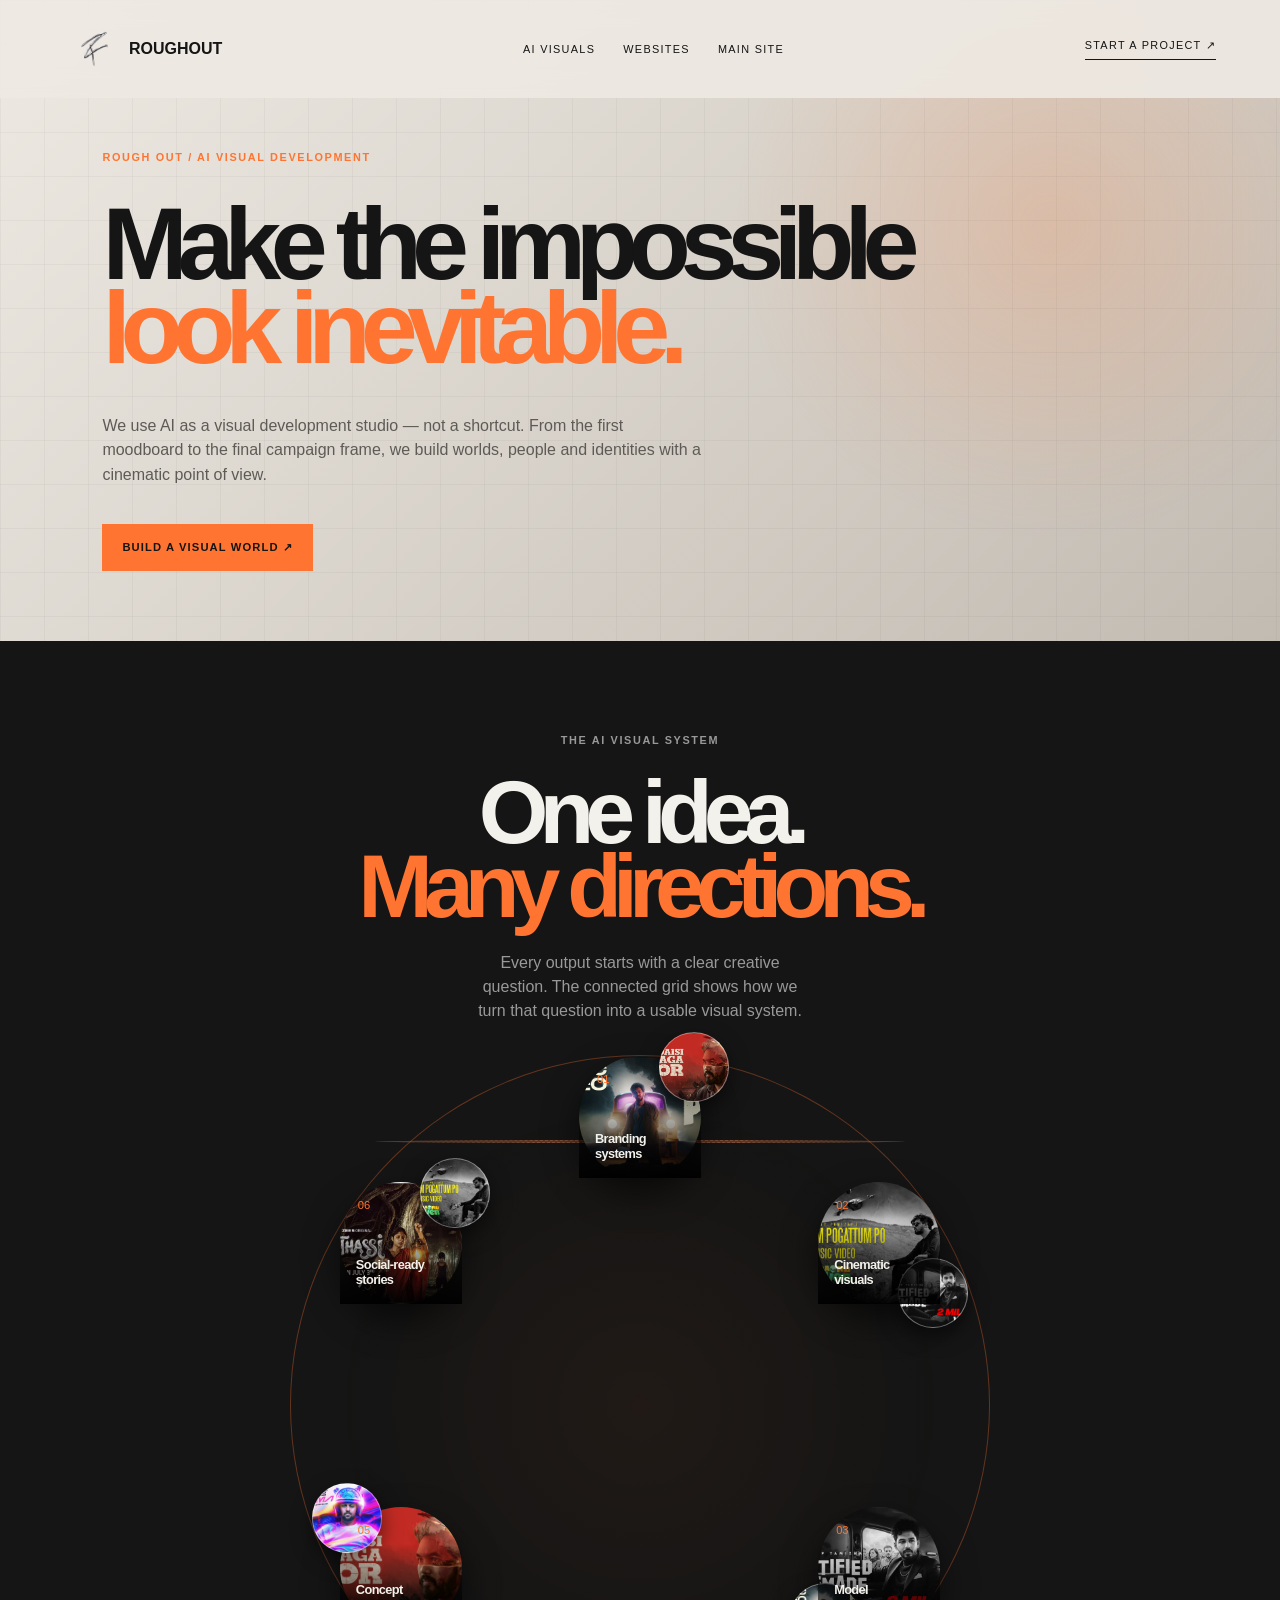
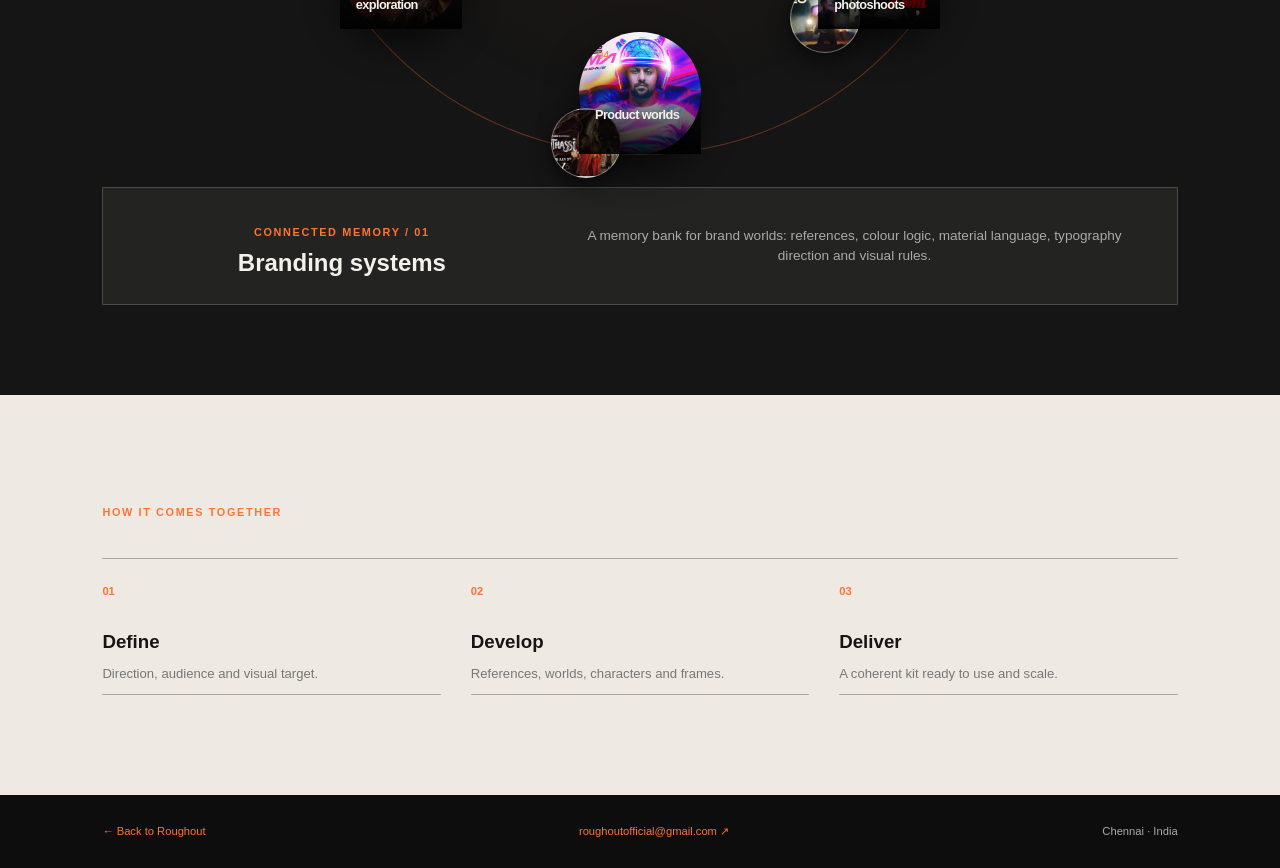
==== ai.html @ 9be045bf "Revert "Replace AI constellation with sun categories" This reverts commit 74a5b29a04995a81a722ed44a8" ====
<!doctype html><html><head><meta charset="UTF-8"><meta name="viewport" content="width=device-width,initial-scale=1"><title>AI Visual Development — ROUGHOUT</title><style>:root{--a:#ff7430;--a2:#ffb45d;--p:#eeeae3;--b:#0b0b0b}*{box-sizing:border-box}body{margin:0;background:var(--p);color:#151515;font-family:Arial,sans-serif}.head{position:fixed;z-index:5;inset:0 0 auto;display:flex;justify-content:space-between;align-items:center;padding:20px 5vw;background:#eeeae3e8;backdrop-filter:blur(12px)}.brand{display:flex;gap:7px;align-items:center;color:#151515;text-decoration:none;font-weight:900;position:relative}.brand:after{content:"";position:absolute;z-index:2;left:0;top:0;width:58px;height:58px;pointer-events:none;background:linear-gradient(105deg,transparent 26%,#ffffff14 38%,#ffffffe8 47%,#ffffff1f 56%,transparent 70%);background-size:240% 100%;animation:logo-shine 5s linear infinite;mask:url('media/logo.png') center/contain no-repeat;-webkit-mask:url('media/logo.png') center/contain no-repeat}.brand img{width:58px;height:58px;object-fit:contain}.nav{display:flex;gap:28px}.nav a,.cta{color:inherit;text-decoration:none;text-transform:uppercase;font-size:.68rem;letter-spacing:.12em}.cta{border-bottom:1px solid;padding-bottom:7px}.hero{min-height:82vh;padding:180px 8vw 100px;display:flex;flex-direction:column;justify-content:center;background:radial-gradient(circle at 82% 35%,#ff7a3230,transparent 28%),linear-gradient(135deg,#eeeae3,#c2bbb2);position:relative}.hero:after{content:"";position:absolute;inset:0;opacity:.22;background-image:linear-gradient(#1515152a 1px,transparent 1px),linear-gradient(90deg,#1515152a 1px,transparent 1px);background-size:44px 44px}.hero>*{position:relative;z-index:1}.eyebrow{color:var(--a);font-size:.68rem;font-weight:bold;text-transform:uppercase;letter-spacing:.15em}.hero h1,.intro h2{font-size:clamp(4rem,10vw,10rem);line-height:.82;letter-spacing:-.1em;margin:28px 0}.hero h1 em,.intro h2 span{color:var(--a);font-style:normal}.lede{max-width:600px;color:#5e5b56;line-height:1.55;font-size:1rem}.button{display:inline-block;width:max-content;margin-top:20px;padding:17px 20px;background:var(--a);color:#151515;text-decoration:none;text-transform:uppercase;font-weight:bold;font-size:.7rem;letter-spacing:.1em}.dark{padding:140px 8vw;background:#151515;color:#f3f1eb}.intro{max-width:1250px;margin:auto}.intro h2{font-size:clamp(3rem,7vw,7rem)}.intro>p{max-width:330px;color:#999;line-height:1.5}.grid{display:grid;grid-template-columns:repeat(2,1fr);gap:18px;margin-top:65px;position:relative}.grid:before{content:"";position:absolute;left:25%;right:25%;top:50%;height:1px;background:#ff74306b}.card{min-height:240px;position:relative;z-index:1;padding:24px;border:1px solid #4c4a46;background:#222;color:#f3f1eb;text-align:left;font:inherit;cursor:pointer;transition:.3s}.card:hover,.card.selected{transform:translateY(-7px);border-color:var(--a);box-shadow:0 0 0 1px var(--a),0 18px 42px #00000047}.card:nth-child(3n){background:linear-gradient(145deg,#ffffff1e,#222)}.card:nth-child(3n+1){background:linear-gradient(145deg,#ff743044,#222)}.card span{color:var(--a);font-size:.7rem}.card h3{margin:65px 0 12px;font-size:1.35rem;letter-spacing:-.05em}.card p{color:#999;line-height:1.5;font-size:.82rem}.process{padding:100px 8vw}.steps{display:grid;grid-template-columns:repeat(3,1fr);gap:30px;margin-top:40px;border-top:1px solid #aaa}.steps div{padding-top:22px;border-bottom:1px solid #aaa}.steps strong{color:var(--a);font-size:.7rem}.steps h3{margin:32px 0 7px}.steps p{color:#777;font-size:.82rem}.foot{display:flex;justify-content:space-between;padding:30px 8vw;background:#0d0d0d;color:#aaa;font-size:.7rem}.foot a{color:var(--a);text-decoration:none}@media(max-width:700px){.nav{display:none}.hero,.dark,.process{padding-left:22px;padding-right:22px}.grid,.steps{grid-template-columns:1fr}.grid:before{display:none}.foot{padding:28px 22px;flex-direction:column;gap:12px}}.memory{display:grid;grid-template-columns:.8fr 1fr auto;align-items:center;gap:30px;margin-top:18px;padding:24px;border:1px solid #4c4a46;background:#232321}.memory h3{margin:10px 0 0;font-size:1.5rem}.memory>p{color:#aaa;line-height:1.5;font-size:.85rem}.memory-note{color:var(--a);font-size:.68rem;text-transform:uppercase;letter-spacing:.1em}.card span#memory-number{font-size:inherit}@keyframes logo-shine{from{background-position:130% center}to{background-position:-130% center}}.memory-map{display:block}.memory-map .grid{position:relative;width:min(760px,86vw);aspect-ratio:1;margin:50px auto 0;border:1px solid #ff743055;border-radius:50%;background:radial-gradient(circle,#ff74300d,transparent 62%)}.memory-map .grid:before{content:"";position:absolute;inset:12%;border:1px dashed #ffffff24;border-radius:50%;background:linear-gradient(0deg,transparent 49.8%,#ff743055 50%,transparent 50.2%),linear-gradient(60deg,transparent 49.8%,#ff743055 50%,transparent 50.2%),linear-gradient(120deg,transparent 49.8%,#ff743055 50%,transparent 50.2%);animation:orbit-spin 24s linear infinite}.memory-map .card{position:absolute;width:145px;height:145px;min-height:0;padding:0;border-radius:50%;overflow:hidden;background-color:#222!important;background-size:cover!important;background-position:center!important;box-shadow:0 16px 35px #0009;border-color:#ffffff55}.memory-map .card:after{content:"";position:absolute;inset:0;background:linear-gradient(180deg,transparent 30%,#000e)}.memory-map .card>*{position:relative;z-index:1}.memory-map .card span{display:block;padding:17px 18px 0}.memory-map .card h3{margin:46px 16px 0;font-size:.8rem}.memory-map .card p{display:none}.memory-map .card:nth-child(1){left:50%;top:0;transform:translateX(-50%);background-image:url('media/images/WJKluiMOs8Y-HD.jpg')!important}.memory-map .card:nth-child(2){right:7%;top:18%;background-image:url('media/images/wg29P2B11aE-HD.jpg')!important}.memory-map .card:nth-child(3){right:7%;bottom:18%;background-image:url('media/images/uvbQsFbGSS4-HD.jpg')!important}.memory-map .card:nth-child(4){left:50%;bottom:0;transform:translateX(-50%);background-image:url('media/images/dbowelpu4Ls-HD.jpg')!important}.memory-map .card:nth-child(5){left:7%;bottom:18%;background-image:url('media/images/38677793db25e396c0c7a3949ba7686d9d81d3fd2b20551b229a2636991c2ce4.jpg')!important}.memory-map .card:nth-child(6){left:7%;top:18%;background-image:url('media/images/Streaming-date-of-Muthassi-Series-ZEE5.jpg')!important}.memory-map .card:hover,.memory-map .card.selected{border-color:var(--a);box-shadow:0 0 0 4px #151515,0 0 0 5px var(--a),0 20px 45px #000b}@keyframes orbit-spin{to{transform:rotate(360deg)}}@media(max-width:700px){.memory-map .grid{width:94vw}.memory-map .card{width:92px;height:92px}.memory-map .card span{padding:10px 10px 0;font-size:.5rem}.memory-map .card h3{margin:27px 9px 0;font-size:.48rem}}.hero{min-height:58vh;padding-top:140px;padding-bottom:70px}.hero h1{font-size:clamp(3.4rem,8vw,8rem)}.dark{padding-top:80px;padding-bottom:90px}.memory-map .intro{text-align:center}.memory-map .intro>p{margin-left:auto;margin-right:auto}.memory-map .grid{width:min(700px,82vw);margin-top:32px;animation:none}.memory-map .grid:hover{animation:none}.memory-map .card{width:122px;height:122px;overflow:visible;border:0;background-clip:padding-box!important}.memory-map .card:before{content:"";position:absolute;z-index:-1;width:68px;height:68px;border:1px solid #ffffff66;border-radius:50%;background-size:cover;background-position:center;box-shadow:0 8px 20px #0008;animation:branch-image-pulse 5s ease-in-out infinite alternate}.memory-map .card:nth-child(1):before{background-image:url('media/images/38677793db25e396c0c7a3949ba7686d9d81d3fd2b20551b229a2636991c2ce4.jpg');right:-28px;top:-24px}.memory-map .card:nth-child(2):before{background-image:url('media/images/uvbQsFbGSS4-HD.jpg');right:-28px;bottom:-24px}.memory-map .card:nth-child(3):before{background-image:url('media/images/WJKluiMOs8Y-HD.jpg');left:-28px;bottom:-24px}.memory-map .card:nth-child(4):before{background-image:url('media/images/Streaming-date-of-Muthassi-Series-ZEE5.jpg');left:-28px;bottom:-24px}.memory-map .card:nth-child(5):before{background-image:url('media/images/dbowelpu4Ls-HD.jpg');left:-28px;top:-24px}.memory-map .card:nth-child(6):before{background-image:url('media/images/wg29P2B11aE-HD.jpg');right:-28px;top:-24px}.memory-map .card h3{position:relative;z-index:2}.memory-map .card.selected:before{border-color:var(--a);box-shadow:0 0 0 3px #151515,0 0 0 4px var(--a),0 8px 24px #000}.memory{margin-top:32px}.memory-note{display:none}@keyframes constellation-spin{to{transform:rotate(360deg)}}@keyframes branch-image-pulse{from{transform:scale(.9) rotate(-8deg)}to{transform:scale(1.08) rotate(8deg)}}@media(max-width:700px){.hero{min-height:52vh;padding-top:120px}.dark{padding-top:60px}.memory-map .grid{width:92vw}.memory-map .card{width:82px;height:82px}.memory-map .card:before{width:44px;height:44px}.memory-map .card h3{margin-top:27px}}
</style></head><body class="ai-page-arrive"><header class="head"><a class="brand" href="index.html"><img src="media/logo.png" alt="Rough Out logo"><span>ROUGHOUT</span></a><nav class="nav"><a href="ai.html">AI visuals</a><a href="websites.html">Websites</a><a href="index.html">Main site</a></nav><a class="cta" href="mailto:roughoutofficial@gmail.com">Start a project ↗</a></header><main><section class="hero"><p class="eyebrow">Rough Out / AI visual development</p><h1>Make the impossible<br><em>look inevitable.</em></h1><p class="lede">We use AI as a visual development studio — not a shortcut. From the first moodboard to the final campaign frame, we build worlds, people and identities with a cinematic point of view.</p><a class="button" href="mailto:roughoutofficial@gmail.com">Build a visual world ↗</a></section><section class="dark memory-map"><div class="intro"><p class="eyebrow">The AI visual system</p><h2>One idea.<br><span>Many directions.</span></h2><p>Every output starts with a clear creative question. The connected grid shows how we turn that question into a usable visual system.</p><div class="grid"><article class="card"><span>01</span><h3>Branding systems</h3><p>Build a visual identity with a clear mood, palette, art direction and repeatable image language.</p></article><article class="card"><span>02</span><h3>Cinematic visuals</h3><p>Create keyframes, worlds, title moments and campaign imagery that feel made for the big screen.</p></article><article class="card"><span>03</span><h3>Model photoshoots</h3><p>Develop editorial model imagery, fashion stories and product-led portraits without a conventional set.</p></article><article class="card"><span>04</span><h3>Product worlds</h3><p>Turn a product into a visual universe with launch frames, motion directions and premium campaign scenes.</p></article><article class="card"><span>05</span><h3>Concept exploration</h3><p>Move from rough thought to visual proof quickly through references, worlds and focused art direction.</p></article><article class="card"><span>06</span><h3>Social-ready stories</h3><p>Shape a consistent set of stills and moving ideas for reels, launches, decks and digital campaigns.</p></article></div><div class="memory"><div><p class="eyebrow">Connected memory / <span id="memory-number">01</span></p><h3 id="memory-title">Branding systems</h3></div><p id="memory-copy">A memory bank for brand worlds: references, colour logic, material language, typography direction and visual rules.</p><div class="memory-note">Click another node to open its content branch.</div></div></div></section><section class="process"><p class="eyebrow">How it comes together</p><div class="steps"><div><strong>01</strong><h3>Define</h3><p>Direction, audience and visual target.</p></div><div><strong>02</strong><h3>Develop</h3><p>References, worlds, characters and frames.</p></div><div><strong>03</strong><h3>Deliver</h3><p>A coherent kit ready to use and scale.</p></div></div></section></main><footer class="foot"><a href="index.html" onclick="event.preventDefault();document.body.classList.add('ai-transition-back');setTimeout(function(){location.href='index.html'},560)">← Back to Roughout</a><a href="mailto:roughoutofficial@gmail.com">roughoutofficial@gmail.com ↗</a><span>Chennai · India</span></footer><script>const memoryCopy=["A memory bank for brand worlds: references, colour logic, material language, typography direction and visual rules.","Collect cinematic frames, shot ideas and world-building studies here — from atmosphere tests to the language that carries a full campaign or film.","Build a model and fashion image library with controlled lighting, styling, poses and locations that can extend across a whole release.","Connect product details to settings, materials, props and story moments so the object becomes the hero of a world.","A fast visual notebook for testing the strange, ambitious and unexpected before choosing the direction worth making real.","Turn one strong idea into a connected content system: hooks, vertical frames, social moments and a repeatable rhythm for the feed."];document.querySelectorAll('.card').forEach((card,i)=>card.addEventListener('click',()=>{document.querySelectorAll('.card').forEach(c=>c.classList.remove('selected'));card.classList.add('selected');document.querySelector('#memory-number').textContent=String(i+1).padStart(2,'0');document.querySelector('#memory-title').textContent=card.querySelector('h3').textContent;document.querySelector('#memory-copy').textContent=memoryCopy[i]}));</script><script>let orbitTimer;let orbitRunning=true;const nodes=[...document.querySelectorAll('.memory-map .card')];const selectNode=i=>{nodes.forEach(n=>n.classList.remove('selected'));nodes[i]?.classList.add('selected');document.querySelector('#memory-number').textContent=String(i+1).padStart(2,'0');document.querySelector('#memory-title').textContent=nodes[i].querySelector('h3').textContent;document.querySelector('#memory-copy').textContent=memoryCopy[i]};const startOrbit=()=>{clearInterval(orbitTimer);orbitTimer=setInterval(()=>{selectNode((nodes.findIndex(n=>n.classList.contains('selected'))+1)%nodes.length)},4200)};nodes.forEach((node,i)=>node.addEventListener('click',()=>{orbitRunning=false;clearInterval(orbitTimer);selectNode(i)}));startOrbit();</script></body></html>
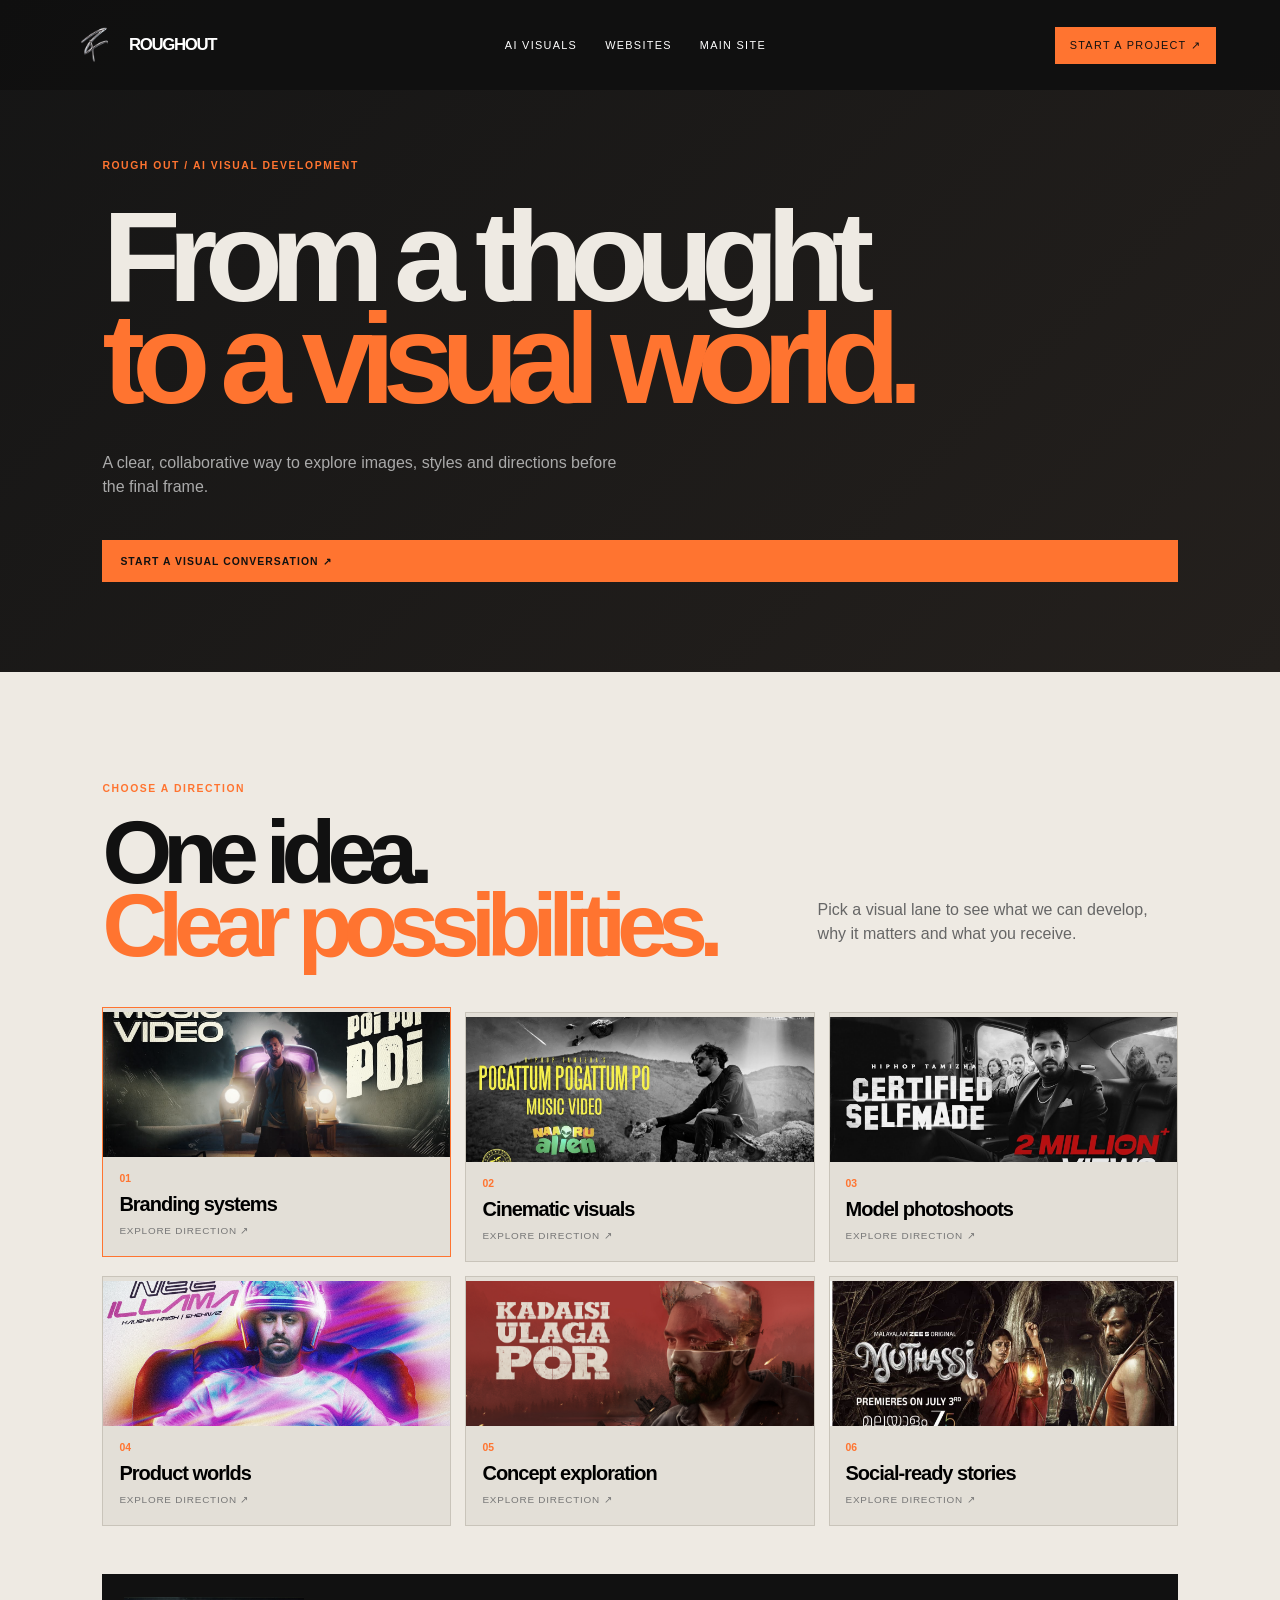
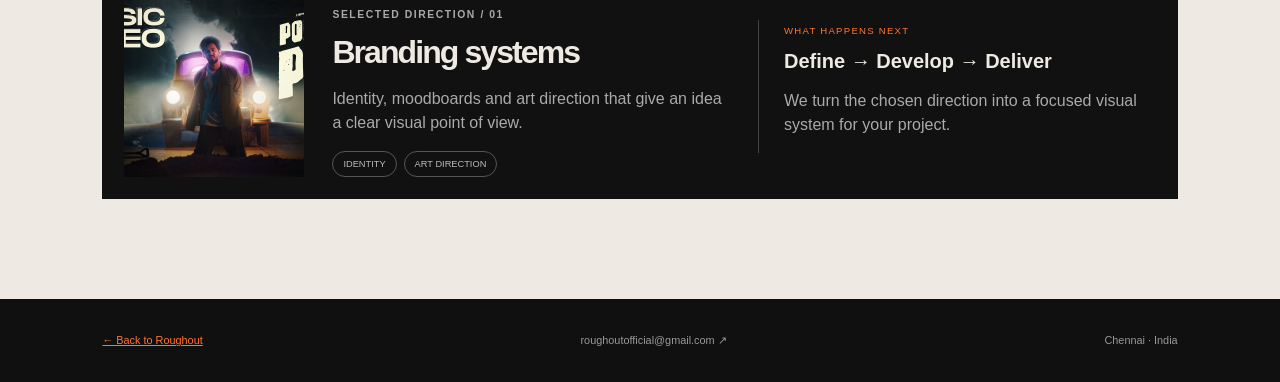
==== commit 58032e35: "Refresh AI page and add website portal" ====
--- a/ai.html
+++ b/ai.html
@@ -1,2 +1 @@
-<!doctype html><html><head><meta charset="UTF-8"><meta name="viewport" content="width=device-width,initial-scale=1"><title>AI Visual Development — ROUGHOUT</title><style>:root{--a:#ff7430;--a2:#ffb45d;--p:#eeeae3;--b:#0b0b0b}*{box-sizing:border-box}body{margin:0;background:var(--p);color:#151515;font-family:Arial,sans-serif}.head{position:fixed;z-index:5;inset:0 0 auto;display:flex;justify-content:space-between;align-items:center;padding:20px 5vw;background:#eeeae3e8;backdrop-filter:blur(12px)}.brand{display:flex;gap:7px;align-items:center;color:#151515;text-decoration:none;font-weight:900;position:relative}.brand:after{content:"";position:absolute;z-index:2;left:0;top:0;width:58px;height:58px;pointer-events:none;background:linear-gradient(105deg,transparent 26%,#ffffff14 38%,#ffffffe8 47%,#ffffff1f 56%,transparent 70%);background-size:240% 100%;animation:logo-shine 5s linear infinite;mask:url('media/logo.png') center/contain no-repeat;-webkit-mask:url('media/logo.png') center/contain no-repeat}.brand img{width:58px;height:58px;object-fit:contain}.nav{display:flex;gap:28px}.nav a,.cta{color:inherit;text-decoration:none;text-transform:uppercase;font-size:.68rem;letter-spacing:.12em}.cta{border-bottom:1px solid;padding-bottom:7px}.hero{min-height:82vh;padding:180px 8vw 100px;display:flex;flex-direction:column;justify-content:center;background:radial-gradient(circle at 82% 35%,#ff7a3230,transparent 28%),linear-gradient(135deg,#eeeae3,#c2bbb2);position:relative}.hero:after{content:"";position:absolute;inset:0;opacity:.22;background-image:linear-gradient(#1515152a 1px,transparent 1px),linear-gradient(90deg,#1515152a 1px,transparent 1px);background-size:44px 44px}.hero>*{position:relative;z-index:1}.eyebrow{color:var(--a);font-size:.68rem;font-weight:bold;text-transform:uppercase;letter-spacing:.15em}.hero h1,.intro h2{font-size:clamp(4rem,10vw,10rem);line-height:.82;letter-spacing:-.1em;margin:28px 0}.hero h1 em,.intro h2 span{color:var(--a);font-style:normal}.lede{max-width:600px;color:#5e5b56;line-height:1.55;font-size:1rem}.button{display:inline-block;width:max-content;margin-top:20px;padding:17px 20px;background:var(--a);color:#151515;text-decoration:none;text-transform:uppercase;font-weight:bold;font-size:.7rem;letter-spacing:.1em}.dark{padding:140px 8vw;background:#151515;color:#f3f1eb}.intro{max-width:1250px;margin:auto}.intro h2{font-size:clamp(3rem,7vw,7rem)}.intro>p{max-width:330px;color:#999;line-height:1.5}.grid{display:grid;grid-template-columns:repeat(2,1fr);gap:18px;margin-top:65px;position:relative}.grid:before{content:"";position:absolute;left:25%;right:25%;top:50%;height:1px;background:#ff74306b}.card{min-height:240px;position:relative;z-index:1;padding:24px;border:1px solid #4c4a46;background:#222;color:#f3f1eb;text-align:left;font:inherit;cursor:pointer;transition:.3s}.card:hover,.card.selected{transform:translateY(-7px);border-color:var(--a);box-shadow:0 0 0 1px var(--a),0 18px 42px #00000047}.card:nth-child(3n){background:linear-gradient(145deg,#ffffff1e,#222)}.card:nth-child(3n+1){background:linear-gradient(145deg,#ff743044,#222)}.card span{color:var(--a);font-size:.7rem}.card h3{margin:65px 0 12px;font-size:1.35rem;letter-spacing:-.05em}.card p{color:#999;line-height:1.5;font-size:.82rem}.process{padding:100px 8vw}.steps{display:grid;grid-template-columns:repeat(3,1fr);gap:30px;margin-top:40px;border-top:1px solid #aaa}.steps div{padding-top:22px;border-bottom:1px solid #aaa}.steps strong{color:var(--a);font-size:.7rem}.steps h3{margin:32px 0 7px}.steps p{color:#777;font-size:.82rem}.foot{display:flex;justify-content:space-between;padding:30px 8vw;background:#0d0d0d;color:#aaa;font-size:.7rem}.foot a{color:var(--a);text-decoration:none}@media(max-width:700px){.nav{display:none}.hero,.dark,.process{padding-left:22px;padding-right:22px}.grid,.steps{grid-template-columns:1fr}.grid:before{display:none}.foot{padding:28px 22px;flex-direction:column;gap:12px}}.memory{display:grid;grid-template-columns:.8fr 1fr auto;align-items:center;gap:30px;margin-top:18px;padding:24px;border:1px solid #4c4a46;background:#232321}.memory h3{margin:10px 0 0;font-size:1.5rem}.memory>p{color:#aaa;line-height:1.5;font-size:.85rem}.memory-note{color:var(--a);font-size:.68rem;text-transform:uppercase;letter-spacing:.1em}.card span#memory-number{font-size:inherit}@keyframes logo-shine{from{background-position:130% center}to{background-position:-130% center}}.memory-map{display:block}.memory-map .grid{position:relative;width:min(760px,86vw);aspect-ratio:1;margin:50px auto 0;border:1px solid #ff743055;border-radius:50%;background:radial-gradient(circle,#ff74300d,transparent 62%)}.memory-map .grid:before{content:"";position:absolute;inset:12%;border:1px dashed #ffffff24;border-radius:50%;background:linear-gradient(0deg,transparent 49.8%,#ff743055 50%,transparent 50.2%),linear-gradient(60deg,transparent 49.8%,#ff743055 50%,transparent 50.2%),linear-gradient(120deg,transparent 49.8%,#ff743055 50%,transparent 50.2%);animation:orbit-spin 24s linear infinite}.memory-map .card{position:absolute;width:145px;height:145px;min-height:0;padding:0;border-radius:50%;overflow:hidden;background-color:#222!important;background-size:cover!important;background-position:center!important;box-shadow:0 16px 35px #0009;border-color:#ffffff55}.memory-map .card:after{content:"";position:absolute;inset:0;background:linear-gradient(180deg,transparent 30%,#000e)}.memory-map .card>*{position:relative;z-index:1}.memory-map .card span{display:block;padding:17px 18px 0}.memory-map .card h3{margin:46px 16px 0;font-size:.8rem}.memory-map .card p{display:none}.memory-map .card:nth-child(1){left:50%;top:0;transform:translateX(-50%);background-image:url('media/images/WJKluiMOs8Y-HD.jpg')!important}.memory-map .card:nth-child(2){right:7%;top:18%;background-image:url('media/images/wg29P2B11aE-HD.jpg')!important}.memory-map .card:nth-child(3){right:7%;bottom:18%;background-image:url('media/images/uvbQsFbGSS4-HD.jpg')!important}.memory-map .card:nth-child(4){left:50%;bottom:0;transform:translateX(-50%);background-image:url('media/images/dbowelpu4Ls-HD.jpg')!important}.memory-map .card:nth-child(5){left:7%;bottom:18%;background-image:url('media/images/38677793db25e396c0c7a3949ba7686d9d81d3fd2b20551b229a2636991c2ce4.jpg')!important}.memory-map .card:nth-child(6){left:7%;top:18%;background-image:url('media/images/Streaming-date-of-Muthassi-Series-ZEE5.jpg')!important}.memory-map .card:hover,.memory-map .card.selected{border-color:var(--a);box-shadow:0 0 0 4px #151515,0 0 0 5px var(--a),0 20px 45px #000b}@keyframes orbit-spin{to{transform:rotate(360deg)}}@media(max-width:700px){.memory-map .grid{width:94vw}.memory-map .card{width:92px;height:92px}.memory-map .card span{padding:10px 10px 0;font-size:.5rem}.memory-map .card h3{margin:27px 9px 0;font-size:.48rem}}.hero{min-height:58vh;padding-top:140px;padding-bottom:70px}.hero h1{font-size:clamp(3.4rem,8vw,8rem)}.dark{padding-top:80px;padding-bottom:90px}.memory-map .intro{text-align:center}.memory-map .intro>p{margin-left:auto;margin-right:auto}.memory-map .grid{width:min(700px,82vw);margin-top:32px;animation:none}.memory-map .grid:hover{animation:none}.memory-map .card{width:122px;height:122px;overflow:visible;border:0;background-clip:padding-box!important}.memory-map .card:before{content:"";position:absolute;z-index:-1;width:68px;height:68px;border:1px solid #ffffff66;border-radius:50%;background-size:cover;background-position:center;box-shadow:0 8px 20px #0008;animation:branch-image-pulse 5s ease-in-out infinite alternate}.memory-map .card:nth-child(1):before{background-image:url('media/images/38677793db25e396c0c7a3949ba7686d9d81d3fd2b20551b229a2636991c2ce4.jpg');right:-28px;top:-24px}.memory-map .card:nth-child(2):before{background-image:url('media/images/uvbQsFbGSS4-HD.jpg');right:-28px;bottom:-24px}.memory-map .card:nth-child(3):before{background-image:url('media/images/WJKluiMOs8Y-HD.jpg');left:-28px;bottom:-24px}.memory-map .card:nth-child(4):before{background-image:url('media/images/Streaming-date-of-Muthassi-Series-ZEE5.jpg');left:-28px;bottom:-24px}.memory-map .card:nth-child(5):before{background-image:url('media/images/dbowelpu4Ls-HD.jpg');left:-28px;top:-24px}.memory-map .card:nth-child(6):before{background-image:url('media/images/wg29P2B11aE-HD.jpg');right:-28px;top:-24px}.memory-map .card h3{position:relative;z-index:2}.memory-map .card.selected:before{border-color:var(--a);box-shadow:0 0 0 3px #151515,0 0 0 4px var(--a),0 8px 24px #000}.memory{margin-top:32px}.memory-note{display:none}@keyframes constellation-spin{to{transform:rotate(360deg)}}@keyframes branch-image-pulse{from{transform:scale(.9) rotate(-8deg)}to{transform:scale(1.08) rotate(8deg)}}@media(max-width:700px){.hero{min-height:52vh;padding-top:120px}.dark{padding-top:60px}.memory-map .grid{width:92vw}.memory-map .card{width:82px;height:82px}.memory-map .card:before{width:44px;height:44px}.memory-map .card h3{margin-top:27px}}
-</style></head><body class="ai-page-arrive"><header class="head"><a class="brand" href="index.html"><img src="media/logo.png" alt="Rough Out logo"><span>ROUGHOUT</span></a><nav class="nav"><a href="ai.html">AI visuals</a><a href="websites.html">Websites</a><a href="index.html">Main site</a></nav><a class="cta" href="mailto:roughoutofficial@gmail.com">Start a project ↗</a></header><main><section class="hero"><p class="eyebrow">Rough Out / AI visual development</p><h1>Make the impossible<br><em>look inevitable.</em></h1><p class="lede">We use AI as a visual development studio — not a shortcut. From the first moodboard to the final campaign frame, we build worlds, people and identities with a cinematic point of view.</p><a class="button" href="mailto:roughoutofficial@gmail.com">Build a visual world ↗</a></section><section class="dark memory-map"><div class="intro"><p class="eyebrow">The AI visual system</p><h2>One idea.<br><span>Many directions.</span></h2><p>Every output starts with a clear creative question. The connected grid shows how we turn that question into a usable visual system.</p><div class="grid"><article class="card"><span>01</span><h3>Branding systems</h3><p>Build a visual identity with a clear mood, palette, art direction and repeatable image language.</p></article><article class="card"><span>02</span><h3>Cinematic visuals</h3><p>Create keyframes, worlds, title moments and campaign imagery that feel made for the big screen.</p></article><article class="card"><span>03</span><h3>Model photoshoots</h3><p>Develop editorial model imagery, fashion stories and product-led portraits without a conventional set.</p></article><article class="card"><span>04</span><h3>Product worlds</h3><p>Turn a product into a visual universe with launch frames, motion directions and premium campaign scenes.</p></article><article class="card"><span>05</span><h3>Concept exploration</h3><p>Move from rough thought to visual proof quickly through references, worlds and focused art direction.</p></article><article class="card"><span>06</span><h3>Social-ready stories</h3><p>Shape a consistent set of stills and moving ideas for reels, launches, decks and digital campaigns.</p></article></div><div class="memory"><div><p class="eyebrow">Connected memory / <span id="memory-number">01</span></p><h3 id="memory-title">Branding systems</h3></div><p id="memory-copy">A memory bank for brand worlds: references, colour logic, material language, typography direction and visual rules.</p><div class="memory-note">Click another node to open its content branch.</div></div></div></section><section class="process"><p class="eyebrow">How it comes together</p><div class="steps"><div><strong>01</strong><h3>Define</h3><p>Direction, audience and visual target.</p></div><div><strong>02</strong><h3>Develop</h3><p>References, worlds, characters and frames.</p></div><div><strong>03</strong><h3>Deliver</h3><p>A coherent kit ready to use and scale.</p></div></div></section></main><footer class="foot"><a href="index.html" onclick="event.preventDefault();document.body.classList.add('ai-transition-back');setTimeout(function(){location.href='index.html'},560)">← Back to Roughout</a><a href="mailto:roughoutofficial@gmail.com">roughoutofficial@gmail.com ↗</a><span>Chennai · India</span></footer><script>const memoryCopy=["A memory bank for brand worlds: references, colour logic, material language, typography direction and visual rules.","Collect cinematic frames, shot ideas and world-building studies here — from atmosphere tests to the language that carries a full campaign or film.","Build a model and fashion image library with controlled lighting, styling, poses and locations that can extend across a whole release.","Connect product details to settings, materials, props and story moments so the object becomes the hero of a world.","A fast visual notebook for testing the strange, ambitious and unexpected before choosing the direction worth making real.","Turn one strong idea into a connected content system: hooks, vertical frames, social moments and a repeatable rhythm for the feed."];document.querySelectorAll('.card').forEach((card,i)=>card.addEventListener('click',()=>{document.querySelectorAll('.card').forEach(c=>c.classList.remove('selected'));card.classList.add('selected');document.querySelector('#memory-number').textContent=String(i+1).padStart(2,'0');document.querySelector('#memory-title').textContent=card.querySelector('h3').textContent;document.querySelector('#memory-copy').textContent=memoryCopy[i]}));</script><script>let orbitTimer;let orbitRunning=true;const nodes=[...document.querySelectorAll('.memory-map .card')];const selectNode=i=>{nodes.forEach(n=>n.classList.remove('selected'));nodes[i]?.classList.add('selected');document.querySelector('#memory-number').textContent=String(i+1).padStart(2,'0');document.querySelector('#memory-title').textContent=nodes[i].querySelector('h3').textContent;document.querySelector('#memory-copy').textContent=memoryCopy[i]};const startOrbit=()=>{clearInterval(orbitTimer);orbitTimer=setInterval(()=>{selectNode((nodes.findIndex(n=>n.classList.contains('selected'))+1)%nodes.length)},4200)};nodes.forEach((node,i)=>node.addEventListener('click',()=>{orbitRunning=false;clearInterval(orbitTimer);selectNode(i)}));startOrbit();</script></body></html>+<!doctype html><html lang="en"><head><meta charset="UTF-8"><meta name="viewport" content="width=device-width,initial-scale=1"><title>AI Visual Development — ROUGHOUT</title><style>:root{--orange:#ff7430;--ink:#101010;--paper:#eeeae3;--muted:#777}*{box-sizing:border-box}body{margin:0;background:var(--ink);color:var(--paper);font-family:Arial,Helvetica,sans-serif}.site-header{position:fixed;z-index:10;inset:0 0 auto;display:flex;align-items:center;justify-content:space-between;padding:16px 5vw;background:#101010e8}.brand{display:flex;align-items:center;gap:7px;color:#fff;text-decoration:none}.brand img{width:58px;height:58px;object-fit:contain}.brand strong{font-size:1.05rem;letter-spacing:-.08em}.nav{display:flex;gap:28px}.nav a,.header-cta{color:#fff;text-decoration:none;font-size:.68rem;text-transform:uppercase;letter-spacing:.12em}.header-cta{background:var(--orange);color:#111;padding:12px 15px}.hero{min-height:68vh;display:flex;flex-direction:column;justify-content:end;padding:150px 8vw 90px;background:linear-gradient(135deg,#151515,#24201d)}.eyebrow{color:var(--orange);font-size:.65rem;font-weight:bold;letter-spacing:.15em;text-transform:uppercase}.hero h1{font-size:clamp(4rem,10vw,10rem);line-height:.8;letter-spacing:-.1em;margin:24px 0}.hero h1 em{color:var(--orange);font-style:normal}.lede{max-width:520px;color:#aaa;line-height:1.55}.button{display:inline-block;margin-top:24px;padding:15px 18px;background:var(--orange);color:#111;text-decoration:none;font-size:.65rem;font-weight:bold;letter-spacing:.1em;text-transform:uppercase}.workspace{padding:100px 8vw;background:var(--paper);color:#111}.workspace-head{display:flex;justify-content:space-between;gap:40px;align-items:end;margin-bottom:50px}.workspace h2{font-size:clamp(3rem,7vw,7rem);line-height:.82;letter-spacing:-.1em;margin:22px 0 0}.workspace h2 span{color:var(--orange)}.workspace-head>p{max-width:360px;color:#666;line-height:1.5}.directions{display:grid;grid-template-columns:repeat(3,1fr);gap:14px}.direction{min-height:250px;padding:0;border:1px solid #c9c4ba;background:#e3dfd7;text-align:left;cursor:pointer;transition:transform .3s,border-color .3s}.direction:hover,.direction.selected{transform:translateY(-5px);border-color:var(--orange)}.direction img{display:block;width:100%;height:145px;object-fit:cover;filter:saturate(.7)}.direction-copy{display:flex;flex-direction:column;gap:9px;padding:16px}.direction-copy b{color:var(--orange);font-size:.65rem}.direction-copy strong{font-size:1.25rem;letter-spacing:-.05em}.direction-copy small{color:#777;font-size:.62rem;text-transform:uppercase;letter-spacing:.08em}.focus{display:grid;grid-template-columns:180px 1fr 1fr;gap:28px;align-items:center;margin-top:48px;padding:22px;background:#111;color:var(--paper)}.focus img{width:180px;height:180px;object-fit:cover}.focus h3{font-size:2rem;letter-spacing:-.06em;margin:12px 0}.focus p{color:#aaa;line-height:1.5}.tags{display:flex;gap:7px;flex-wrap:wrap}.tags span{border:1px solid #555;border-radius:999px;padding:7px 10px;color:#bbb;font-size:.58rem;text-transform:uppercase}.next{border-left:1px solid #444;padding-left:25px}.next span{color:var(--orange);font-size:.6rem;letter-spacing:.13em;text-transform:uppercase}.next strong{display:block;margin:12px 0;font-size:1.25rem}.footer{display:flex;justify-content:space-between;padding:35px 8vw;color:#999;font-size:.68rem}.footer a{color:var(--orange)}@media(max-width:760px){.nav{display:none}.hero{min-height:70vh;padding:130px 22px 65px}.workspace{padding:75px 22px}.workspace-head{display:block}.directions{grid-template-columns:1fr}.focus{grid-template-columns:1fr}.focus img{width:100%;height:230px}.next{border-left:0;border-top:1px solid #444;padding:20px 0 0}.footer{display:block;padding:28px 22px}.footer>*{margin-bottom:14px}}</style></head><body><header class="site-header"><a class="brand" href="index.html"><img src="media/logo.png" alt="Rough Out logo"><strong>ROUGHOUT</strong></a><nav class="nav"><a href="ai.html">AI Visuals</a><a href="websites.html">Websites</a><a href="index.html">Main site</a></nav><a class="header-cta" href="mailto:roughoutofficial@gmail.com">Start a project ↗</a></header><main><section class="hero"><p class="eyebrow">Rough Out / AI visual development</p><h1>From a thought<br><em>to a visual world.</em></h1><p class="lede">A clear, collaborative way to explore images, styles and directions before the final frame.</p><a class="button" href="mailto:roughoutofficial@gmail.com">Start a visual conversation ↗</a></section><section class="workspace"><div class="workspace-head"><div><p class="eyebrow">Choose a direction</p><h2>One idea.<br><span>Clear possibilities.</span></h2></div><p>Pick a visual lane to see what we can develop, why it matters and what you receive.</p></div><div class="directions">{DIRECTIONS}</div><div class="focus"><img id="focus-image" src="media/images/WJKluiMOs8Y-HD.jpg" alt=""><div><p class="eyebrow">Selected direction / 01</p><h3 id="focus-title">Branding systems</h3><p id="focus-detail">Identity, moodboards and art direction that give an idea a clear visual point of view.</p><div class="tags" id="focus-tags"><span>Identity</span><span>Art direction</span></div></div><div class="next"><span>What happens next</span><strong>Define → Develop → Deliver</strong><p>We turn the chosen direction into a focused visual system for your project.</p></div></div></section></main><footer class="footer"><a href="index.html">← Back to Roughout</a><span>roughoutofficial@gmail.com ↗</span><span>Chennai · India</span></footer><script>const data=[['01','Branding systems','Identity, moodboards and art direction that give an idea a clear visual point of view.','media/images/WJKluiMOs8Y-HD.jpg',['Identity','Art direction']],['02','Cinematic visuals','Keyframes, worlds and shot design for stories that need a strong visual language.','media/images/wg29P2B11aE-HD.jpg',['World building','Shot design']],['03','Model photoshoots','Editorial, fashion and portrait directions with a coherent image system.','media/images/uvbQsFbGSS4-HD.jpg',['Editorial','Portraits']],['04','Product worlds','Launch frames and premium campaign worlds built around the product.','media/images/dbowelpu4Ls-HD.jpg',['Campaigns','Launch']],['05','Concept exploration','Ideas, variations and visual R&D that help the right direction emerge.','media/images/38677793db25e396c0c7a3949ba7686d9d81d3fd2b20551b229a2636991c2ce4.jpg',['Variations','R&D']],['06','Social-ready stories','Reels, launches and content systems designed to keep moving.','media/images/Streaming-date-of-Muthassi-Series-ZEE5.jpg',['Reels','Content systems']]];const grid=document.querySelector('.directions');grid.innerHTML=data.map((d,i)=>`<button class="direction ${i===0?'selected':''}" data-index="${i}"><img src="${d[3]}" alt=""><span class="direction-copy"><b>${d[0]}</b><strong>${d[1]}</strong><small>Explore direction ↗</small></span></button>`).join('');const image=document.querySelector('#focus-image'),title=document.querySelector('#focus-title'),detail=document.querySelector('#focus-detail'),tags=document.querySelector('#focus-tags');document.querySelectorAll('.direction').forEach(btn=>btn.onclick=()=>{const d=data[btn.dataset.index];document.querySelectorAll('.direction').forEach(x=>x.classList.remove('selected'));btn.classList.add('selected');image.src=d[3];title.textContent=d[1];detail.textContent=d[2];tags.innerHTML=d[4].map(t=>`<span>${t}</span>`).join('')})</script></body></html>
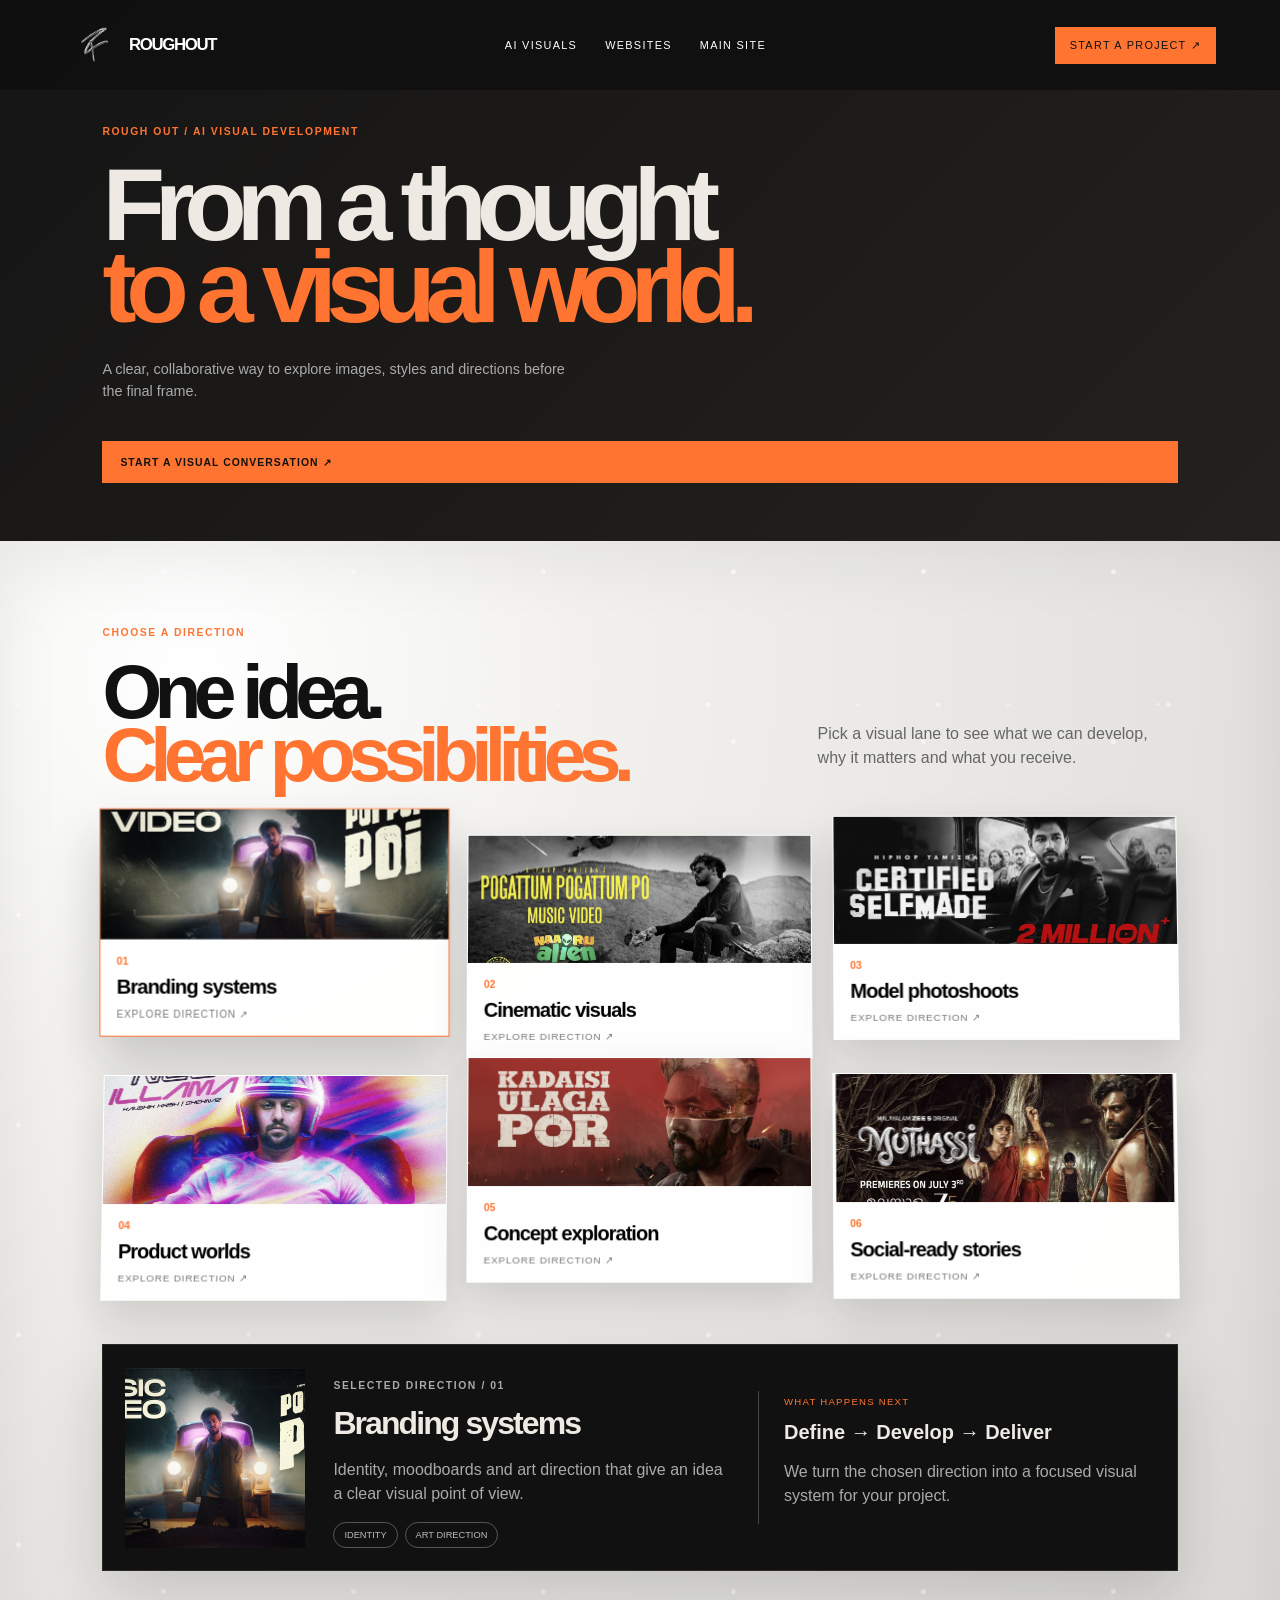
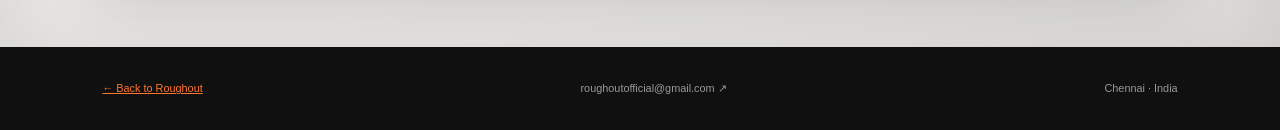
==== commit 62ae7c2d: "Refine AI visuals depth workspace" ====
--- a/ai.html
+++ b/ai.html
@@ -1 +1,2 @@
-<!doctype html><html lang="en"><head><meta charset="UTF-8"><meta name="viewport" content="width=device-width,initial-scale=1"><title>AI Visual Development — ROUGHOUT</title><style>:root{--orange:#ff7430;--ink:#101010;--paper:#eeeae3;--muted:#777}*{box-sizing:border-box}body{margin:0;background:var(--ink);color:var(--paper);font-family:Arial,Helvetica,sans-serif}.site-header{position:fixed;z-index:10;inset:0 0 auto;display:flex;align-items:center;justify-content:space-between;padding:16px 5vw;background:#101010e8}.brand{display:flex;align-items:center;gap:7px;color:#fff;text-decoration:none}.brand img{width:58px;height:58px;object-fit:contain}.brand strong{font-size:1.05rem;letter-spacing:-.08em}.nav{display:flex;gap:28px}.nav a,.header-cta{color:#fff;text-decoration:none;font-size:.68rem;text-transform:uppercase;letter-spacing:.12em}.header-cta{background:var(--orange);color:#111;padding:12px 15px}.hero{min-height:68vh;display:flex;flex-direction:column;justify-content:end;padding:150px 8vw 90px;background:linear-gradient(135deg,#151515,#24201d)}.eyebrow{color:var(--orange);font-size:.65rem;font-weight:bold;letter-spacing:.15em;text-transform:uppercase}.hero h1{font-size:clamp(4rem,10vw,10rem);line-height:.8;letter-spacing:-.1em;margin:24px 0}.hero h1 em{color:var(--orange);font-style:normal}.lede{max-width:520px;color:#aaa;line-height:1.55}.button{display:inline-block;margin-top:24px;padding:15px 18px;background:var(--orange);color:#111;text-decoration:none;font-size:.65rem;font-weight:bold;letter-spacing:.1em;text-transform:uppercase}.workspace{padding:100px 8vw;background:var(--paper);color:#111}.workspace-head{display:flex;justify-content:space-between;gap:40px;align-items:end;margin-bottom:50px}.workspace h2{font-size:clamp(3rem,7vw,7rem);line-height:.82;letter-spacing:-.1em;margin:22px 0 0}.workspace h2 span{color:var(--orange)}.workspace-head>p{max-width:360px;color:#666;line-height:1.5}.directions{display:grid;grid-template-columns:repeat(3,1fr);gap:14px}.direction{min-height:250px;padding:0;border:1px solid #c9c4ba;background:#e3dfd7;text-align:left;cursor:pointer;transition:transform .3s,border-color .3s}.direction:hover,.direction.selected{transform:translateY(-5px);border-color:var(--orange)}.direction img{display:block;width:100%;height:145px;object-fit:cover;filter:saturate(.7)}.direction-copy{display:flex;flex-direction:column;gap:9px;padding:16px}.direction-copy b{color:var(--orange);font-size:.65rem}.direction-copy strong{font-size:1.25rem;letter-spacing:-.05em}.direction-copy small{color:#777;font-size:.62rem;text-transform:uppercase;letter-spacing:.08em}.focus{display:grid;grid-template-columns:180px 1fr 1fr;gap:28px;align-items:center;margin-top:48px;padding:22px;background:#111;color:var(--paper)}.focus img{width:180px;height:180px;object-fit:cover}.focus h3{font-size:2rem;letter-spacing:-.06em;margin:12px 0}.focus p{color:#aaa;line-height:1.5}.tags{display:flex;gap:7px;flex-wrap:wrap}.tags span{border:1px solid #555;border-radius:999px;padding:7px 10px;color:#bbb;font-size:.58rem;text-transform:uppercase}.next{border-left:1px solid #444;padding-left:25px}.next span{color:var(--orange);font-size:.6rem;letter-spacing:.13em;text-transform:uppercase}.next strong{display:block;margin:12px 0;font-size:1.25rem}.footer{display:flex;justify-content:space-between;padding:35px 8vw;color:#999;font-size:.68rem}.footer a{color:var(--orange)}@media(max-width:760px){.nav{display:none}.hero{min-height:70vh;padding:130px 22px 65px}.workspace{padding:75px 22px}.workspace-head{display:block}.directions{grid-template-columns:1fr}.focus{grid-template-columns:1fr}.focus img{width:100%;height:230px}.next{border-left:0;border-top:1px solid #444;padding:20px 0 0}.footer{display:block;padding:28px 22px}.footer>*{margin-bottom:14px}}</style></head><body><header class="site-header"><a class="brand" href="index.html"><img src="media/logo.png" alt="Rough Out logo"><strong>ROUGHOUT</strong></a><nav class="nav"><a href="ai.html">AI Visuals</a><a href="websites.html">Websites</a><a href="index.html">Main site</a></nav><a class="header-cta" href="mailto:roughoutofficial@gmail.com">Start a project ↗</a></header><main><section class="hero"><p class="eyebrow">Rough Out / AI visual development</p><h1>From a thought<br><em>to a visual world.</em></h1><p class="lede">A clear, collaborative way to explore images, styles and directions before the final frame.</p><a class="button" href="mailto:roughoutofficial@gmail.com">Start a visual conversation ↗</a></section><section class="workspace"><div class="workspace-head"><div><p class="eyebrow">Choose a direction</p><h2>One idea.<br><span>Clear possibilities.</span></h2></div><p>Pick a visual lane to see what we can develop, why it matters and what you receive.</p></div><div class="directions">{DIRECTIONS}</div><div class="focus"><img id="focus-image" src="media/images/WJKluiMOs8Y-HD.jpg" alt=""><div><p class="eyebrow">Selected direction / 01</p><h3 id="focus-title">Branding systems</h3><p id="focus-detail">Identity, moodboards and art direction that give an idea a clear visual point of view.</p><div class="tags" id="focus-tags"><span>Identity</span><span>Art direction</span></div></div><div class="next"><span>What happens next</span><strong>Define → Develop → Deliver</strong><p>We turn the chosen direction into a focused visual system for your project.</p></div></div></section></main><footer class="footer"><a href="index.html">← Back to Roughout</a><span>roughoutofficial@gmail.com ↗</span><span>Chennai · India</span></footer><script>const data=[['01','Branding systems','Identity, moodboards and art direction that give an idea a clear visual point of view.','media/images/WJKluiMOs8Y-HD.jpg',['Identity','Art direction']],['02','Cinematic visuals','Keyframes, worlds and shot design for stories that need a strong visual language.','media/images/wg29P2B11aE-HD.jpg',['World building','Shot design']],['03','Model photoshoots','Editorial, fashion and portrait directions with a coherent image system.','media/images/uvbQsFbGSS4-HD.jpg',['Editorial','Portraits']],['04','Product worlds','Launch frames and premium campaign worlds built around the product.','media/images/dbowelpu4Ls-HD.jpg',['Campaigns','Launch']],['05','Concept exploration','Ideas, variations and visual R&D that help the right direction emerge.','media/images/38677793db25e396c0c7a3949ba7686d9d81d3fd2b20551b229a2636991c2ce4.jpg',['Variations','R&D']],['06','Social-ready stories','Reels, launches and content systems designed to keep moving.','media/images/Streaming-date-of-Muthassi-Series-ZEE5.jpg',['Reels','Content systems']]];const grid=document.querySelector('.directions');grid.innerHTML=data.map((d,i)=>`<button class="direction ${i===0?'selected':''}" data-index="${i}"><img src="${d[3]}" alt=""><span class="direction-copy"><b>${d[0]}</b><strong>${d[1]}</strong><small>Explore direction ↗</small></span></button>`).join('');const image=document.querySelector('#focus-image'),title=document.querySelector('#focus-title'),detail=document.querySelector('#focus-detail'),tags=document.querySelector('#focus-tags');document.querySelectorAll('.direction').forEach(btn=>btn.onclick=()=>{const d=data[btn.dataset.index];document.querySelectorAll('.direction').forEach(x=>x.classList.remove('selected'));btn.classList.add('selected');image.src=d[3];title.textContent=d[1];detail.textContent=d[2];tags.innerHTML=d[4].map(t=>`<span>${t}</span>`).join('')})</script></body></html>+<!doctype html><html lang="en"><head><meta charset="UTF-8"><meta name="viewport" content="width=device-width,initial-scale=1"><title>AI Visual Development — ROUGHOUT</title><style>:root{--orange:#ff7430;--ink:#101010;--paper:#eeeae3;--muted:#777}*{box-sizing:border-box}body{margin:0;background:var(--ink);color:var(--paper);font-family:Arial,Helvetica,sans-serif}.site-header{position:fixed;z-index:10;inset:0 0 auto;display:flex;align-items:center;justify-content:space-between;padding:16px 5vw;background:#101010e8}.brand{display:flex;align-items:center;gap:7px;color:#fff;text-decoration:none}.brand img{width:58px;height:58px;object-fit:contain}.brand strong{font-size:1.05rem;letter-spacing:-.08em}.nav{display:flex;gap:28px}.nav a,.header-cta{color:#fff;text-decoration:none;font-size:.68rem;text-transform:uppercase;letter-spacing:.12em}.header-cta{background:var(--orange);color:#111;padding:12px 15px}.hero{min-height:68vh;display:flex;flex-direction:column;justify-content:end;padding:150px 8vw 90px;background:linear-gradient(135deg,#151515,#24201d)}.eyebrow{color:var(--orange);font-size:.65rem;font-weight:bold;letter-spacing:.15em;text-transform:uppercase}.hero h1{font-size:clamp(4rem,10vw,10rem);line-height:.8;letter-spacing:-.1em;margin:24px 0}.hero h1 em{color:var(--orange);font-style:normal}.lede{max-width:520px;color:#aaa;line-height:1.55}.button{display:inline-block;margin-top:24px;padding:15px 18px;background:var(--orange);color:#111;text-decoration:none;font-size:.65rem;font-weight:bold;letter-spacing:.1em;text-transform:uppercase}.workspace{padding:100px 8vw;background:var(--paper);color:#111}.workspace-head{display:flex;justify-content:space-between;gap:40px;align-items:end;margin-bottom:50px}.workspace h2{font-size:clamp(3rem,7vw,7rem);line-height:.82;letter-spacing:-.1em;margin:22px 0 0}.workspace h2 span{color:var(--orange)}.workspace-head>p{max-width:360px;color:#666;line-height:1.5}.directions{display:grid;grid-template-columns:repeat(3,1fr);gap:14px}.direction{min-height:250px;padding:0;border:1px solid #c9c4ba;background:#e3dfd7;text-align:left;cursor:pointer;transition:transform .3s,border-color .3s}.direction:hover,.direction.selected{transform:translateY(-5px);border-color:var(--orange)}.direction img{display:block;width:100%;height:145px;object-fit:cover;filter:saturate(.7)}.direction-copy{display:flex;flex-direction:column;gap:9px;padding:16px}.direction-copy b{color:var(--orange);font-size:.65rem}.direction-copy strong{font-size:1.25rem;letter-spacing:-.05em}.direction-copy small{color:#777;font-size:.62rem;text-transform:uppercase;letter-spacing:.08em}.focus{display:grid;grid-template-columns:180px 1fr 1fr;gap:28px;align-items:center;margin-top:48px;padding:22px;background:#111;color:var(--paper)}.focus img{width:180px;height:180px;object-fit:cover}.focus h3{font-size:2rem;letter-spacing:-.06em;margin:12px 0}.focus p{color:#aaa;line-height:1.5}.tags{display:flex;gap:7px;flex-wrap:wrap}.tags span{border:1px solid #555;border-radius:999px;padding:7px 10px;color:#bbb;font-size:.58rem;text-transform:uppercase}.next{border-left:1px solid #444;padding-left:25px}.next span{color:var(--orange);font-size:.6rem;letter-spacing:.13em;text-transform:uppercase}.next strong{display:block;margin:12px 0;font-size:1.25rem}.footer{display:flex;justify-content:space-between;padding:35px 8vw;color:#999;font-size:.68rem}.footer a{color:var(--orange)}@media(max-width:760px){.nav{display:none}.hero{min-height:70vh;padding:130px 22px 65px}.workspace{padding:75px 22px}.workspace-head{display:block}.directions{grid-template-columns:1fr}.focus{grid-template-columns:1fr}.focus img{width:100%;height:230px}.next{border-left:0;border-top:1px solid #444;padding:20px 0 0}.footer{display:block;padding:28px 22px}.footer>*{margin-bottom:14px}}.hero{min-height:44vh;padding:116px 8vw 58px}.hero h1{font-size:clamp(3.2rem,8vw,7rem);margin:16px 0}.lede{max-width:480px;font-size:.9rem}.workspace{position:relative;overflow:hidden;padding:76px 8vw;background:radial-gradient(circle at 15% 12%,#ffffff 0,#f1f0ed 28%,#d9d8d4 100%);box-shadow:inset 0 18px 70px #00000010}.workspace:before{content:"";position:absolute;inset:0;pointer-events:none;background:radial-gradient(circle at 86% 18%,#ffffffcc 0 2px,transparent 3px),radial-gradient(circle at 8% 78%,#ffffffaa 0 2px,transparent 3px),radial-gradient(circle at 72% 86%,#ffffffaa 0 1px,transparent 2px);background-size:190px 170px,230px 210px,150px 190px;opacity:.7}.workspace>*{position:relative;z-index:1}.workspace-head{margin-bottom:34px}.workspace h2{font-size:clamp(2.8rem,6vw,5.8rem)}.directions{gap:20px;perspective:1200px}.direction{min-height:220px;background:rgba(255,255,255,.94);border:1px solid #fff;box-shadow:0 18px 38px #1b1b1b26,0 3px 8px #fff inset;transform:translateY(0) rotateX(2deg);transition:transform .4s cubic-bezier(.2,.8,.2,1),box-shadow .4s,border-color .3s}.direction:nth-child(2){transform:translateY(14px) rotateX(2deg)}.direction:nth-child(3){transform:translateY(-5px) rotateX(2deg)}.direction:nth-child(4){transform:translateY(10px) rotateX(2deg)}.direction:nth-child(5){transform:translateY(-8px) rotateX(2deg)}.direction:nth-child(6){transform:translateY(8px) rotateX(2deg)}.direction:hover,.direction.selected{transform:translateY(-10px) rotateX(0deg) scale(1.015);box-shadow:0 28px 48px #1b1b1b35,0 3px 10px #fff inset}.direction img{height:128px}.focus{margin-top:54px;box-shadow:0 24px 60px #00000025;border:1px solid #2a2926}@media(max-width:760px){.hero{min-height:42vh;padding:110px 22px 48px}.hero h1{font-size:clamp(3rem,14vw,5.8rem)}.workspace{padding:64px 22px}.direction:nth-child(n){transform:none}.direction:hover,.direction.selected{transform:translateY(-5px) scale(1.01)}}
+</style></head><body><header class="site-header"><a class="brand" href="index.html"><img src="media/logo.png" alt="Rough Out logo"><strong>ROUGHOUT</strong></a><nav class="nav"><a href="ai.html">AI Visuals</a><a href="websites.html">Websites</a><a href="index.html">Main site</a></nav><a class="header-cta" href="mailto:roughoutofficial@gmail.com">Start a project ↗</a></header><main><section class="hero"><p class="eyebrow">Rough Out / AI visual development</p><h1>From a thought<br><em>to a visual world.</em></h1><p class="lede">A clear, collaborative way to explore images, styles and directions before the final frame.</p><a class="button" href="mailto:roughoutofficial@gmail.com">Start a visual conversation ↗</a></section><section class="workspace"><div class="workspace-head"><div><p class="eyebrow">Choose a direction</p><h2>One idea.<br><span>Clear possibilities.</span></h2></div><p>Pick a visual lane to see what we can develop, why it matters and what you receive.</p></div><div class="directions">{DIRECTIONS}</div><div class="focus"><img id="focus-image" src="media/images/WJKluiMOs8Y-HD.jpg" alt=""><div><p class="eyebrow">Selected direction / 01</p><h3 id="focus-title">Branding systems</h3><p id="focus-detail">Identity, moodboards and art direction that give an idea a clear visual point of view.</p><div class="tags" id="focus-tags"><span>Identity</span><span>Art direction</span></div></div><div class="next"><span>What happens next</span><strong>Define → Develop → Deliver</strong><p>We turn the chosen direction into a focused visual system for your project.</p></div></div></section></main><footer class="footer"><a href="index.html">← Back to Roughout</a><span>roughoutofficial@gmail.com ↗</span><span>Chennai · India</span></footer><script>const data=[['01','Branding systems','Identity, moodboards and art direction that give an idea a clear visual point of view.','media/images/WJKluiMOs8Y-HD.jpg',['Identity','Art direction']],['02','Cinematic visuals','Keyframes, worlds and shot design for stories that need a strong visual language.','media/images/wg29P2B11aE-HD.jpg',['World building','Shot design']],['03','Model photoshoots','Editorial, fashion and portrait directions with a coherent image system.','media/images/uvbQsFbGSS4-HD.jpg',['Editorial','Portraits']],['04','Product worlds','Launch frames and premium campaign worlds built around the product.','media/images/dbowelpu4Ls-HD.jpg',['Campaigns','Launch']],['05','Concept exploration','Ideas, variations and visual R&D that help the right direction emerge.','media/images/38677793db25e396c0c7a3949ba7686d9d81d3fd2b20551b229a2636991c2ce4.jpg',['Variations','R&D']],['06','Social-ready stories','Reels, launches and content systems designed to keep moving.','media/images/Streaming-date-of-Muthassi-Series-ZEE5.jpg',['Reels','Content systems']]];const grid=document.querySelector('.directions');grid.innerHTML=data.map((d,i)=>`<button class="direction ${i===0?'selected':''}" data-index="${i}"><img src="${d[3]}" alt=""><span class="direction-copy"><b>${d[0]}</b><strong>${d[1]}</strong><small>Explore direction ↗</small></span></button>`).join('');const image=document.querySelector('#focus-image'),title=document.querySelector('#focus-title'),detail=document.querySelector('#focus-detail'),tags=document.querySelector('#focus-tags');document.querySelectorAll('.direction').forEach(btn=>btn.onclick=()=>{const d=data[btn.dataset.index];document.querySelectorAll('.direction').forEach(x=>x.classList.remove('selected'));btn.classList.add('selected');image.src=d[3];title.textContent=d[1];detail.textContent=d[2];tags.innerHTML=d[4].map(t=>`<span>${t}</span>`).join('')})</script></body></html>
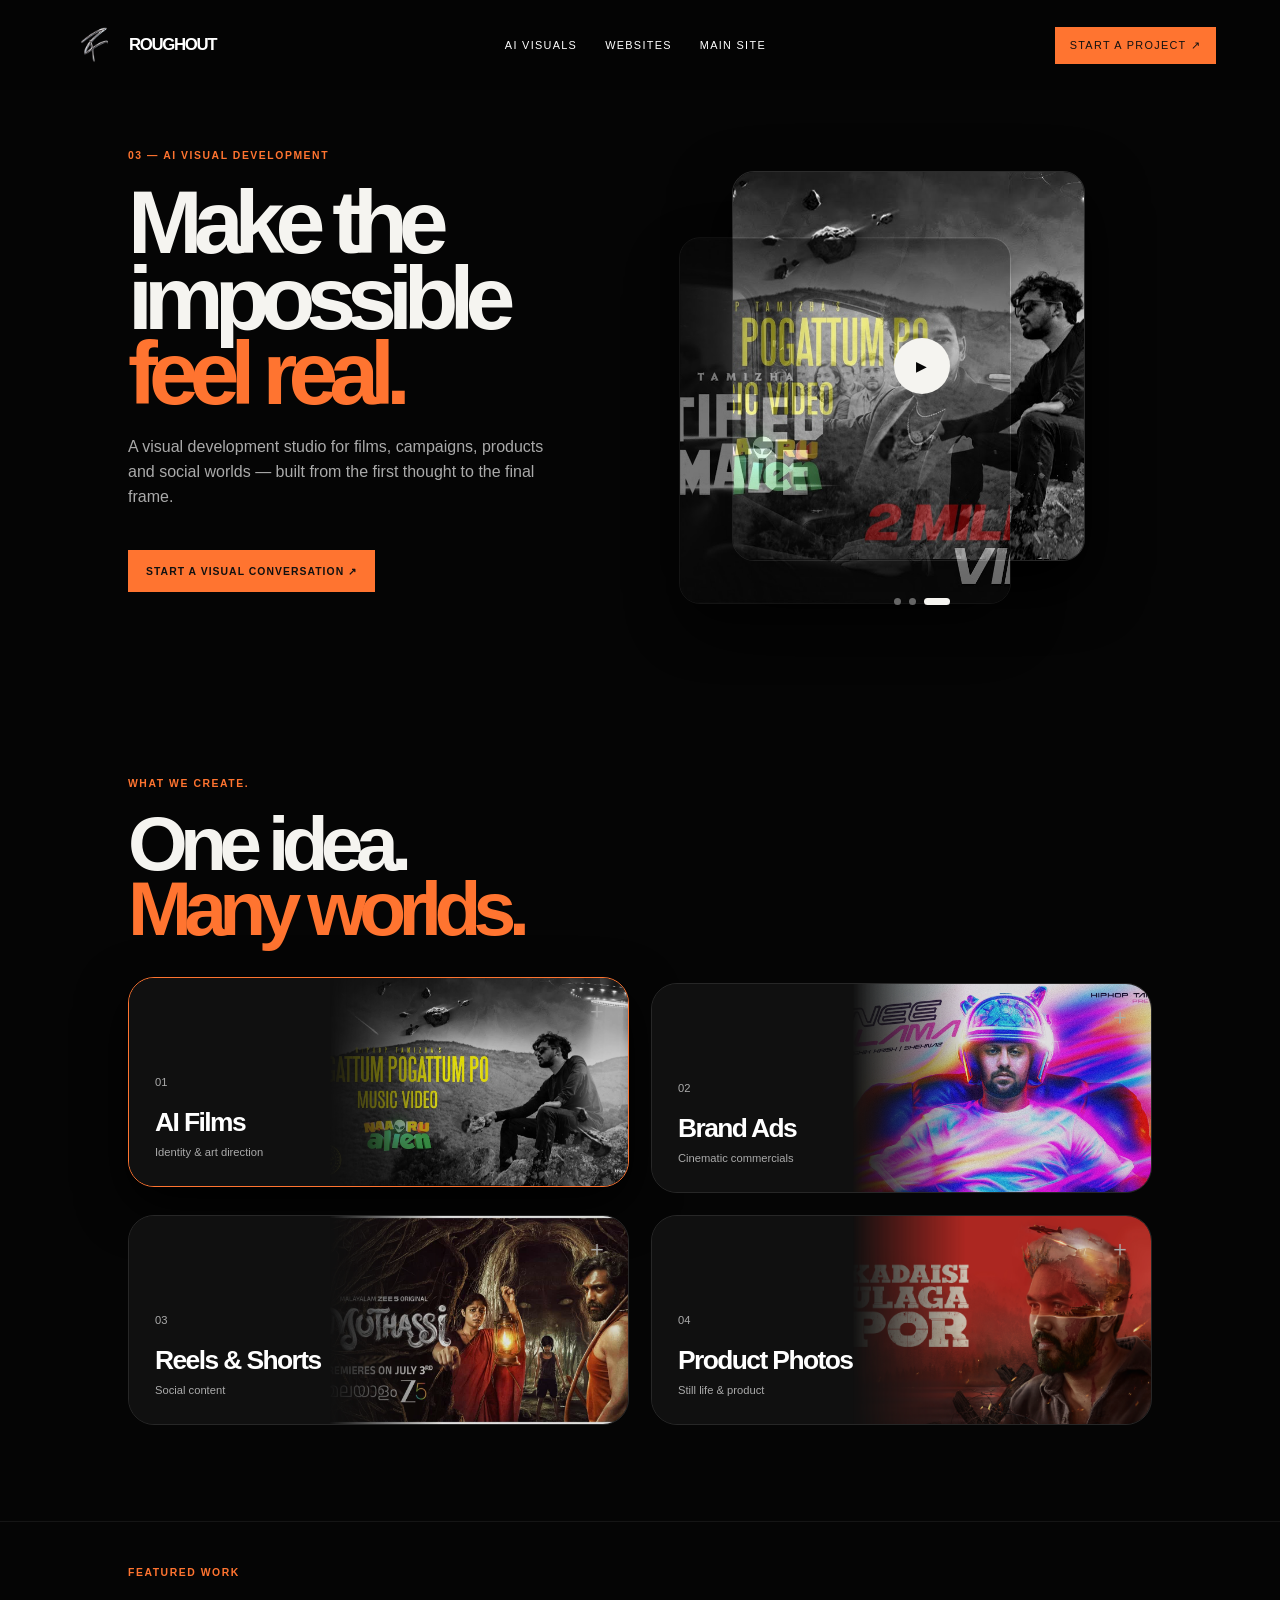
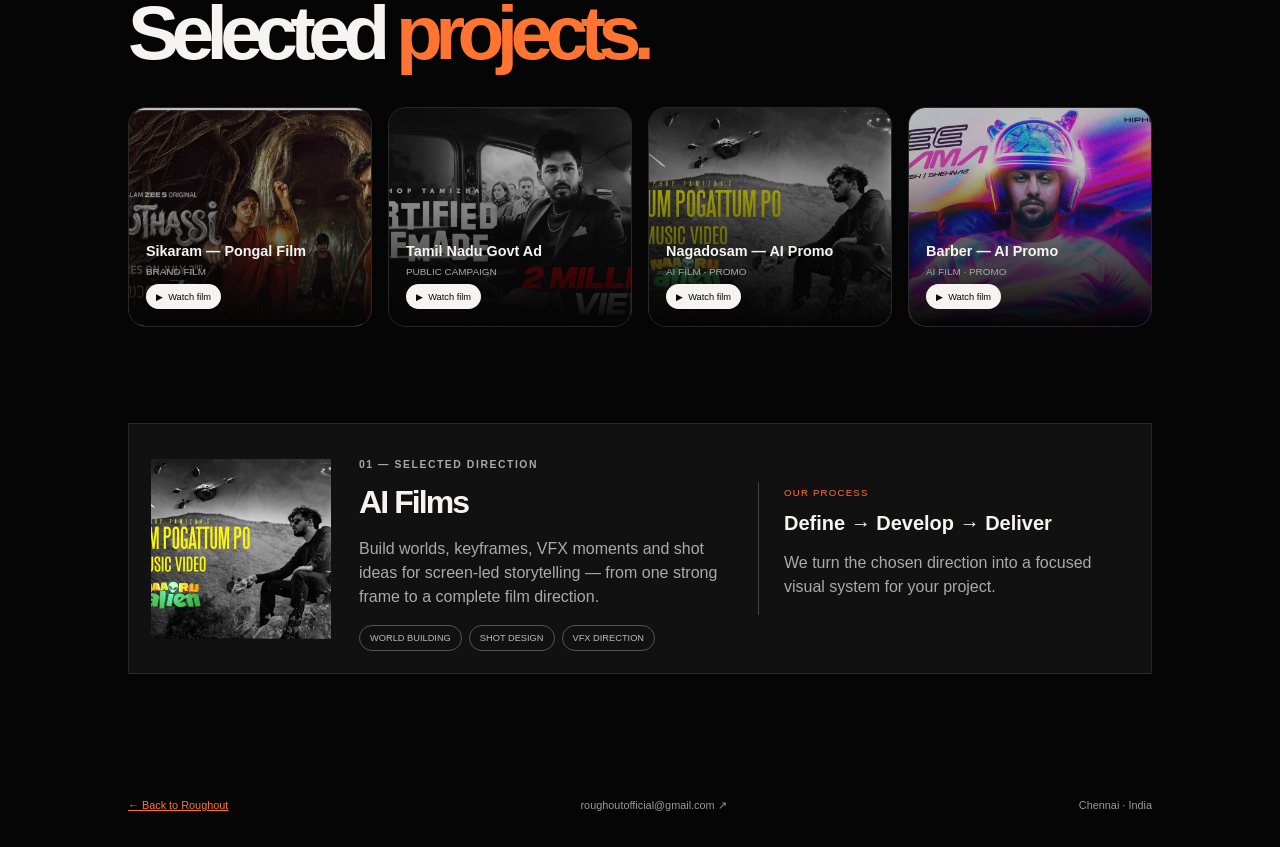
==== commit b64ef6a5: "Match AI visuals studio layout" ====
--- a/ai.html
+++ b/ai.html
@@ -1,2 +1 @@
-<!doctype html><html lang="en"><head><meta charset="UTF-8"><meta name="viewport" content="width=device-width,initial-scale=1"><title>AI Visual Development — ROUGHOUT</title><style>:root{--orange:#ff7430;--ink:#101010;--paper:#eeeae3;--muted:#777}*{box-sizing:border-box}body{margin:0;background:var(--ink);color:var(--paper);font-family:Arial,Helvetica,sans-serif}.site-header{position:fixed;z-index:10;inset:0 0 auto;display:flex;align-items:center;justify-content:space-between;padding:16px 5vw;background:#101010e8}.brand{display:flex;align-items:center;gap:7px;color:#fff;text-decoration:none}.brand img{width:58px;height:58px;object-fit:contain}.brand strong{font-size:1.05rem;letter-spacing:-.08em}.nav{display:flex;gap:28px}.nav a,.header-cta{color:#fff;text-decoration:none;font-size:.68rem;text-transform:uppercase;letter-spacing:.12em}.header-cta{background:var(--orange);color:#111;padding:12px 15px}.hero{min-height:68vh;display:flex;flex-direction:column;justify-content:end;padding:150px 8vw 90px;background:linear-gradient(135deg,#151515,#24201d)}.eyebrow{color:var(--orange);font-size:.65rem;font-weight:bold;letter-spacing:.15em;text-transform:uppercase}.hero h1{font-size:clamp(4rem,10vw,10rem);line-height:.8;letter-spacing:-.1em;margin:24px 0}.hero h1 em{color:var(--orange);font-style:normal}.lede{max-width:520px;color:#aaa;line-height:1.55}.button{display:inline-block;margin-top:24px;padding:15px 18px;background:var(--orange);color:#111;text-decoration:none;font-size:.65rem;font-weight:bold;letter-spacing:.1em;text-transform:uppercase}.workspace{padding:100px 8vw;background:var(--paper);color:#111}.workspace-head{display:flex;justify-content:space-between;gap:40px;align-items:end;margin-bottom:50px}.workspace h2{font-size:clamp(3rem,7vw,7rem);line-height:.82;letter-spacing:-.1em;margin:22px 0 0}.workspace h2 span{color:var(--orange)}.workspace-head>p{max-width:360px;color:#666;line-height:1.5}.directions{display:grid;grid-template-columns:repeat(3,1fr);gap:14px}.direction{min-height:250px;padding:0;border:1px solid #c9c4ba;background:#e3dfd7;text-align:left;cursor:pointer;transition:transform .3s,border-color .3s}.direction:hover,.direction.selected{transform:translateY(-5px);border-color:var(--orange)}.direction img{display:block;width:100%;height:145px;object-fit:cover;filter:saturate(.7)}.direction-copy{display:flex;flex-direction:column;gap:9px;padding:16px}.direction-copy b{color:var(--orange);font-size:.65rem}.direction-copy strong{font-size:1.25rem;letter-spacing:-.05em}.direction-copy small{color:#777;font-size:.62rem;text-transform:uppercase;letter-spacing:.08em}.focus{display:grid;grid-template-columns:180px 1fr 1fr;gap:28px;align-items:center;margin-top:48px;padding:22px;background:#111;color:var(--paper)}.focus img{width:180px;height:180px;object-fit:cover}.focus h3{font-size:2rem;letter-spacing:-.06em;margin:12px 0}.focus p{color:#aaa;line-height:1.5}.tags{display:flex;gap:7px;flex-wrap:wrap}.tags span{border:1px solid #555;border-radius:999px;padding:7px 10px;color:#bbb;font-size:.58rem;text-transform:uppercase}.next{border-left:1px solid #444;padding-left:25px}.next span{color:var(--orange);font-size:.6rem;letter-spacing:.13em;text-transform:uppercase}.next strong{display:block;margin:12px 0;font-size:1.25rem}.footer{display:flex;justify-content:space-between;padding:35px 8vw;color:#999;font-size:.68rem}.footer a{color:var(--orange)}@media(max-width:760px){.nav{display:none}.hero{min-height:70vh;padding:130px 22px 65px}.workspace{padding:75px 22px}.workspace-head{display:block}.directions{grid-template-columns:1fr}.focus{grid-template-columns:1fr}.focus img{width:100%;height:230px}.next{border-left:0;border-top:1px solid #444;padding:20px 0 0}.footer{display:block;padding:28px 22px}.footer>*{margin-bottom:14px}}.hero{min-height:44vh;padding:116px 8vw 58px}.hero h1{font-size:clamp(3.2rem,8vw,7rem);margin:16px 0}.lede{max-width:480px;font-size:.9rem}.workspace{position:relative;overflow:hidden;padding:76px 8vw;background:radial-gradient(circle at 15% 12%,#ffffff 0,#f1f0ed 28%,#d9d8d4 100%);box-shadow:inset 0 18px 70px #00000010}.workspace:before{content:"";position:absolute;inset:0;pointer-events:none;background:radial-gradient(circle at 86% 18%,#ffffffcc 0 2px,transparent 3px),radial-gradient(circle at 8% 78%,#ffffffaa 0 2px,transparent 3px),radial-gradient(circle at 72% 86%,#ffffffaa 0 1px,transparent 2px);background-size:190px 170px,230px 210px,150px 190px;opacity:.7}.workspace>*{position:relative;z-index:1}.workspace-head{margin-bottom:34px}.workspace h2{font-size:clamp(2.8rem,6vw,5.8rem)}.directions{gap:20px;perspective:1200px}.direction{min-height:220px;background:rgba(255,255,255,.94);border:1px solid #fff;box-shadow:0 18px 38px #1b1b1b26,0 3px 8px #fff inset;transform:translateY(0) rotateX(2deg);transition:transform .4s cubic-bezier(.2,.8,.2,1),box-shadow .4s,border-color .3s}.direction:nth-child(2){transform:translateY(14px) rotateX(2deg)}.direction:nth-child(3){transform:translateY(-5px) rotateX(2deg)}.direction:nth-child(4){transform:translateY(10px) rotateX(2deg)}.direction:nth-child(5){transform:translateY(-8px) rotateX(2deg)}.direction:nth-child(6){transform:translateY(8px) rotateX(2deg)}.direction:hover,.direction.selected{transform:translateY(-10px) rotateX(0deg) scale(1.015);box-shadow:0 28px 48px #1b1b1b35,0 3px 10px #fff inset}.direction img{height:128px}.focus{margin-top:54px;box-shadow:0 24px 60px #00000025;border:1px solid #2a2926}@media(max-width:760px){.hero{min-height:42vh;padding:110px 22px 48px}.hero h1{font-size:clamp(3rem,14vw,5.8rem)}.workspace{padding:64px 22px}.direction:nth-child(n){transform:none}.direction:hover,.direction.selected{transform:translateY(-5px) scale(1.01)}}
-</style></head><body><header class="site-header"><a class="brand" href="index.html"><img src="media/logo.png" alt="Rough Out logo"><strong>ROUGHOUT</strong></a><nav class="nav"><a href="ai.html">AI Visuals</a><a href="websites.html">Websites</a><a href="index.html">Main site</a></nav><a class="header-cta" href="mailto:roughoutofficial@gmail.com">Start a project ↗</a></header><main><section class="hero"><p class="eyebrow">Rough Out / AI visual development</p><h1>From a thought<br><em>to a visual world.</em></h1><p class="lede">A clear, collaborative way to explore images, styles and directions before the final frame.</p><a class="button" href="mailto:roughoutofficial@gmail.com">Start a visual conversation ↗</a></section><section class="workspace"><div class="workspace-head"><div><p class="eyebrow">Choose a direction</p><h2>One idea.<br><span>Clear possibilities.</span></h2></div><p>Pick a visual lane to see what we can develop, why it matters and what you receive.</p></div><div class="directions">{DIRECTIONS}</div><div class="focus"><img id="focus-image" src="media/images/WJKluiMOs8Y-HD.jpg" alt=""><div><p class="eyebrow">Selected direction / 01</p><h3 id="focus-title">Branding systems</h3><p id="focus-detail">Identity, moodboards and art direction that give an idea a clear visual point of view.</p><div class="tags" id="focus-tags"><span>Identity</span><span>Art direction</span></div></div><div class="next"><span>What happens next</span><strong>Define → Develop → Deliver</strong><p>We turn the chosen direction into a focused visual system for your project.</p></div></div></section></main><footer class="footer"><a href="index.html">← Back to Roughout</a><span>roughoutofficial@gmail.com ↗</span><span>Chennai · India</span></footer><script>const data=[['01','Branding systems','Identity, moodboards and art direction that give an idea a clear visual point of view.','media/images/WJKluiMOs8Y-HD.jpg',['Identity','Art direction']],['02','Cinematic visuals','Keyframes, worlds and shot design for stories that need a strong visual language.','media/images/wg29P2B11aE-HD.jpg',['World building','Shot design']],['03','Model photoshoots','Editorial, fashion and portrait directions with a coherent image system.','media/images/uvbQsFbGSS4-HD.jpg',['Editorial','Portraits']],['04','Product worlds','Launch frames and premium campaign worlds built around the product.','media/images/dbowelpu4Ls-HD.jpg',['Campaigns','Launch']],['05','Concept exploration','Ideas, variations and visual R&D that help the right direction emerge.','media/images/38677793db25e396c0c7a3949ba7686d9d81d3fd2b20551b229a2636991c2ce4.jpg',['Variations','R&D']],['06','Social-ready stories','Reels, launches and content systems designed to keep moving.','media/images/Streaming-date-of-Muthassi-Series-ZEE5.jpg',['Reels','Content systems']]];const grid=document.querySelector('.directions');grid.innerHTML=data.map((d,i)=>`<button class="direction ${i===0?'selected':''}" data-index="${i}"><img src="${d[3]}" alt=""><span class="direction-copy"><b>${d[0]}</b><strong>${d[1]}</strong><small>Explore direction ↗</small></span></button>`).join('');const image=document.querySelector('#focus-image'),title=document.querySelector('#focus-title'),detail=document.querySelector('#focus-detail'),tags=document.querySelector('#focus-tags');document.querySelectorAll('.direction').forEach(btn=>btn.onclick=()=>{const d=data[btn.dataset.index];document.querySelectorAll('.direction').forEach(x=>x.classList.remove('selected'));btn.classList.add('selected');image.src=d[3];title.textContent=d[1];detail.textContent=d[2];tags.innerHTML=d[4].map(t=>`<span>${t}</span>`).join('')})</script></body></html>+<!doctype html><html lang="en"><head><meta charset="UTF-8"><meta name="viewport" content="width=device-width,initial-scale=1"><title>AI Visual Development — ROUGHOUT</title><style>:root{--acid:#ff7430;--paper:#f5f4f0;--muted:#aaa}*{box-sizing:border-box}body{margin:0;background:#050505;color:var(--paper);font-family:Arial,Helvetica,sans-serif}.site-header{position:fixed;z-index:10;inset:0 0 auto;display:flex;align-items:center;justify-content:space-between;padding:16px 5vw;background:#050505e8;backdrop-filter:blur(14px)}.brand{display:flex;align-items:center;gap:7px;color:#fff;text-decoration:none}.brand img{width:58px;height:58px;object-fit:contain}.brand strong{font-size:1.05rem;letter-spacing:-.08em}.nav{display:flex;gap:28px}.nav a,.header-cta{color:#fff;text-decoration:none;font-size:.68rem;text-transform:uppercase;letter-spacing:.12em}.header-cta{background:var(--acid);color:#111;padding:12px 15px}.eyebrow{color:var(--acid);font-size:.65rem;font-weight:bold;letter-spacing:.15em;text-transform:uppercase}.button{display:inline-block;margin-top:24px;padding:15px 18px;background:var(--acid);color:#111;text-decoration:none;font-size:.65rem;font-weight:bold;letter-spacing:.1em;text-transform:uppercase}.hero{min-height:620px;padding:140px 10vw 80px;display:grid;grid-template-columns:1fr 1fr;align-items:center;gap:8vw}.hero-copy{max-width:560px}.hero h1{margin:24px 0;font-size:clamp(3.5rem,7vw,7.5rem);line-height:.84;letter-spacing:-.1em}.hero h1 em{color:var(--acid);font-style:normal}.lede{max-width:430px;color:#aaa;line-height:1.55}.hero-stack{position:relative;width:min(430px,38vw);height:390px;margin:auto}.hero-frame{position:absolute;inset:0 12% 0 6%;overflow:hidden;border:1px solid #ffffff28;border-radius:22px;box-shadow:0 24px 60px #000}.hero-frame img{width:100%;height:100%;object-fit:cover;filter:saturate(.8)}.hero-frame.back{transform:translate(-18%,14%) scale(.94);opacity:.48}.hero-play{position:absolute;z-index:2;left:50%;top:50%;display:grid;place-items:center;width:56px;height:56px;border-radius:50%;background:#f5f4f0;color:#050505;transform:translate(-50%,-50%);font-size:.85rem}.hero-dots{position:absolute;bottom:-44px;left:50%;display:flex;gap:8px;transform:translateX(-50%)}.hero-dots i{width:7px;height:7px;border-radius:50%;background:#666}.hero-dots .active{width:26px;border-radius:8px;background:#f5f4f0}.create,.work{padding:96px 10vw;background:#050505}.heading h2{margin:22px 0 42px;font-size:clamp(3rem,6vw,6.5rem);line-height:.85;letter-spacing:-.1em}.heading h2 span{color:var(--acid)}.create-grid{display:grid;grid-template-columns:repeat(2,1fr);gap:22px}.card{position:relative;min-height:210px;overflow:hidden;padding:28px 26px;border:1px solid #272727;border-radius:26px;background:#101010;color:#fff;text-align:left;cursor:pointer;transition:.35s}.card img{position:absolute;inset:0 0 0 40%;width:60%;height:100%;object-fit:cover;opacity:.88;mask-image:linear-gradient(90deg,transparent,#000 38%)}.card:after{content:"";position:absolute;inset:0;background:linear-gradient(90deg,#101010 20%,#101010aa 55%,transparent)}.card>*{position:relative;z-index:1}.card:hover,.card.selected{transform:translateY(-6px);border-color:var(--acid);box-shadow:0 18px 50px #000}.card-number{display:block;color:#aaa;font-size:.7rem}.card-copy{position:absolute;left:26px;bottom:28px;display:flex;flex-direction:column;gap:8px}.card-copy strong{font-size:1.65rem;letter-spacing:-.06em}.card-copy small{color:#aaa;font-size:.7rem}.card-plus{position:absolute;right:20px;top:18px;color:#aaa;font-size:1.35rem}.work{padding-top:34px;border-top:1px solid #151515}.strip{display:grid;grid-template-columns:repeat(4,1fr);gap:16px}.work-card{position:relative;min-height:220px;overflow:hidden;border:1px solid #282828;border-radius:18px;background:#111}.work-card img{width:100%;height:100%;position:absolute;inset:0;object-fit:cover;opacity:.75}.work-card:after{content:"";position:absolute;inset:0;background:linear-gradient(180deg,transparent 25%,#050505 100%)}.work-card div{position:absolute;z-index:1;left:17px;right:17px;bottom:17px;display:flex;flex-direction:column;gap:7px}.work-card strong{font-size:.9rem}.work-card small{color:#aaa;font-size:.62rem;text-transform:uppercase}.work-card span{width:max-content;padding:7px 10px;border-radius:99px;background:#f5f4f0;color:#050505;font-size:.58rem}.focus{display:grid;grid-template-columns:180px 1fr 1fr;gap:28px;align-items:center;margin:0 10vw 90px;padding:22px;background:#111;border:1px solid #292929}.focus img{width:180px;height:180px;object-fit:cover}.focus h3{font-size:2rem;letter-spacing:-.06em;margin:12px 0}.focus p{color:#aaa;line-height:1.5}.tags{display:flex;gap:7px;flex-wrap:wrap}.tags span{border:1px solid #555;border-radius:999px;padding:7px 10px;color:#bbb;font-size:.58rem;text-transform:uppercase}.next{border-left:1px solid #444;padding-left:25px}.next span{color:var(--acid);font-size:.6rem;letter-spacing:.13em;text-transform:uppercase}.next strong{display:block;margin:12px 0;font-size:1.25rem}.footer{display:flex;justify-content:space-between;padding:35px 10vw;color:#999;font-size:.68rem}.footer a{color:var(--acid)}@media(max-width:760px){.nav{display:none}.hero{grid-template-columns:1fr;min-height:720px;padding:120px 22px 80px}.hero-stack{width:min(330px,86vw);height:310px}.create,.work{padding:72px 22px}.create-grid,.strip{grid-template-columns:1fr}.card{min-height:190px}.focus{grid-template-columns:1fr;margin:0 22px 70px}.focus img{width:100%;height:230px}.next{border-left:0;border-top:1px solid #444;padding:20px 0 0}.footer{display:block;padding:28px 22px}.footer>*{margin-bottom:14px}}</style></head><body><header class="site-header"><a class="brand" href="index.html"><img src="media/logo.png" alt="Rough Out logo"><strong>ROUGHOUT</strong></a><nav class="nav"><a href="ai.html">AI Visuals</a><a href="websites.html">Websites</a><a href="index.html">Main site</a></nav><a class="header-cta" href="mailto:roughoutofficial@gmail.com">Start a project ↗</a></header><main><section class="hero"><div class="hero-copy"><p class="eyebrow">03 — AI visual development</p><h1>Make the impossible<br><em>feel real.</em></h1><p class="lede">A visual development studio for films, campaigns, products and social worlds — built from the first thought to the final frame.</p><a class="button" href="mailto:roughoutofficial@gmail.com">Start a visual conversation ↗</a></div><div class="hero-stack"><div class="hero-frame"><img id="hero-image" src="media/images/wg29P2B11aE-HD.jpg" alt=""></div><div class="hero-frame back"><img src="media/images/uvbQsFbGSS4-HD.jpg" alt=""></div><span class="hero-play">▶</span><div class="hero-dots"><i></i><i></i><i class="active"></i></div></div></section><section class="create"><div class="heading"><p class="eyebrow">What we create.</p><h2>One idea.<br><span>Many worlds.</span></h2></div><div class="create-grid" id="create-grid"></div></section><section class="work"><div class="heading"><p class="eyebrow">Featured work</p><h2>Selected <span>projects.</span></h2></div><div class="strip"><article class="work-card"><img src="media/images/Streaming-date-of-Muthassi-Series-ZEE5.jpg" alt=""><div><strong>Sikaram — Pongal Film</strong><small>Brand film</small><span>▶&nbsp; Watch film</span></div></article><article class="work-card"><img src="media/images/uvbQsFbGSS4-HD.jpg" alt=""><div><strong>Tamil Nadu Govt Ad</strong><small>Public campaign</small><span>▶&nbsp; Watch film</span></div></article><article class="work-card"><img src="media/images/wg29P2B11aE-HD.jpg" alt=""><div><strong>Nagadosam — AI Promo</strong><small>AI film · promo</small><span>▶&nbsp; Watch film</span></div></article><article class="work-card"><img src="media/images/dbowelpu4Ls-HD.jpg" alt=""><div><strong>Barber — AI Promo</strong><small>AI film · promo</small><span>▶&nbsp; Watch film</span></div></article></div></section><div class="focus"><img id="focus-image" src="media/images/wg29P2B11aE-HD.jpg" alt=""><div><p class="eyebrow" id="focus-number">01 — selected direction</p><h3 id="focus-title">AI Films</h3><p id="focus-detail">Build worlds, keyframes, VFX moments and shot ideas for screen-led storytelling — from one strong frame to a complete film direction.</p><div class="tags" id="focus-tags"><span>World building</span><span>Shot design</span><span>VFX direction</span></div></div><div class="next"><span>Our process</span><strong>Define → Develop → Deliver</strong><p>We turn the chosen direction into a focused visual system for your project.</p></div></div></main><footer class="footer"><a href="index.html">← Back to Roughout</a><span>roughoutofficial@gmail.com ↗</span><span>Chennai · India</span></footer><script>const data=[['01','AI Films','Identity & art direction','media/images/wg29P2B11aE-HD.jpg',['World building','Shot design','VFX direction']],['02','Brand Ads','Cinematic commercials','media/images/dbowelpu4Ls-HD.jpg',['Ad concepts','Campaigns','Launch films']],['03','Reels & Shorts','Social content','media/images/Streaming-date-of-Muthassi-Series-ZEE5.jpg',['Reels','Hooks','Content systems']],['04','Product Photos','Still life & product','media/images/38677793db25e396c0c7a3949ba7686d9d81d3fd2b20551b229a2636991c2ce4.jpg',['Product worlds','Still life','Launch']]];const grid=document.querySelector('#create-grid');grid.innerHTML=data.map((d,i)=>`<button class="card ${i===0?'selected':''}" data-i="${i}"><span class="card-number">${d[0]}</span><span class="card-copy"><strong>${d[1]}</strong><small>${d[2]}</small></span><img src="${d[3]}" alt=""><span class="card-plus">＋</span></button>`).join('');document.querySelectorAll('.card').forEach(b=>b.onclick=()=>{const d=data[b.dataset.i];document.querySelectorAll('.card').forEach(x=>x.classList.remove('selected'));b.classList.add('selected');document.querySelector('#focus-image').src=d[3];document.querySelector('#focus-number').textContent=d[0]+' — selected direction';document.querySelector('#focus-title').textContent=d[1];document.querySelector('#focus-detail').textContent='Explore '+d[1].toLowerCase()+' through a focused visual system built from the first thought to the final frame.';document.querySelector('#focus-tags').innerHTML=d[4].map(x=>'<span>'+x+'</span>').join('')})</script></body></html>
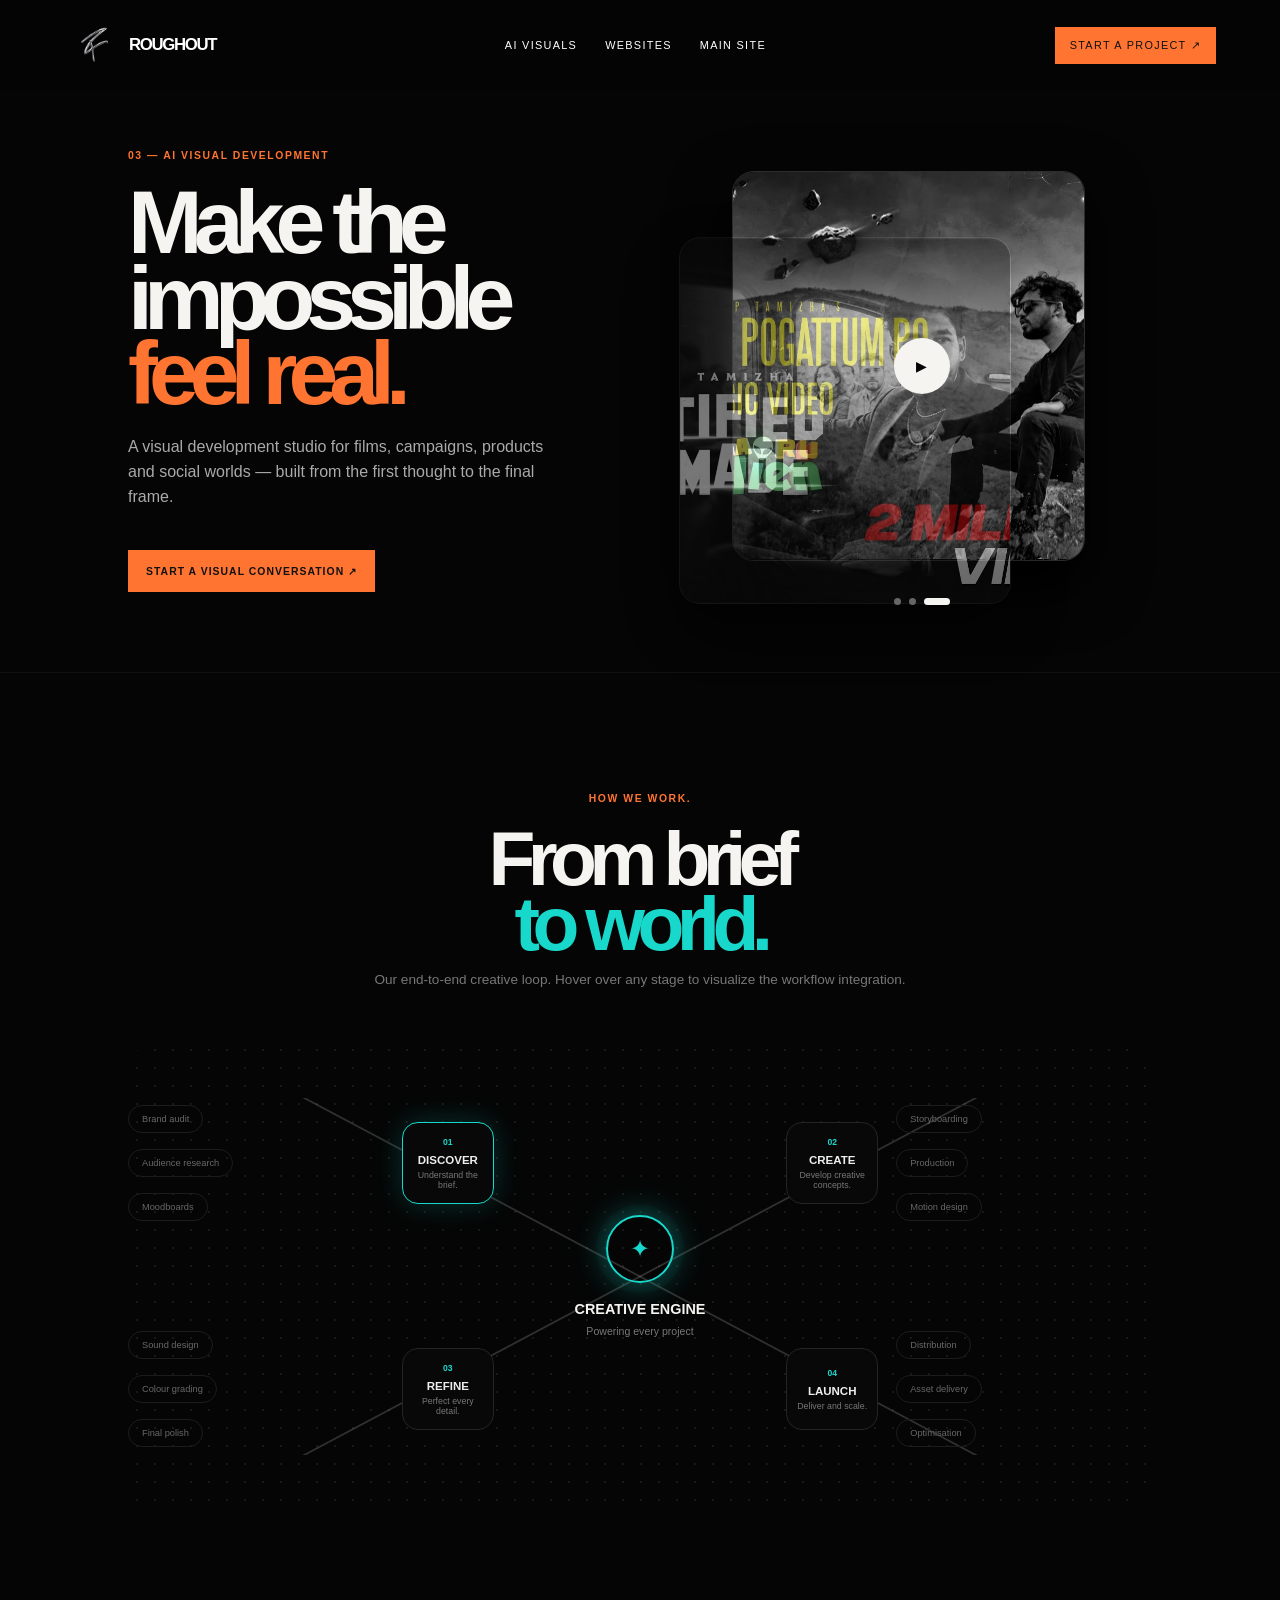
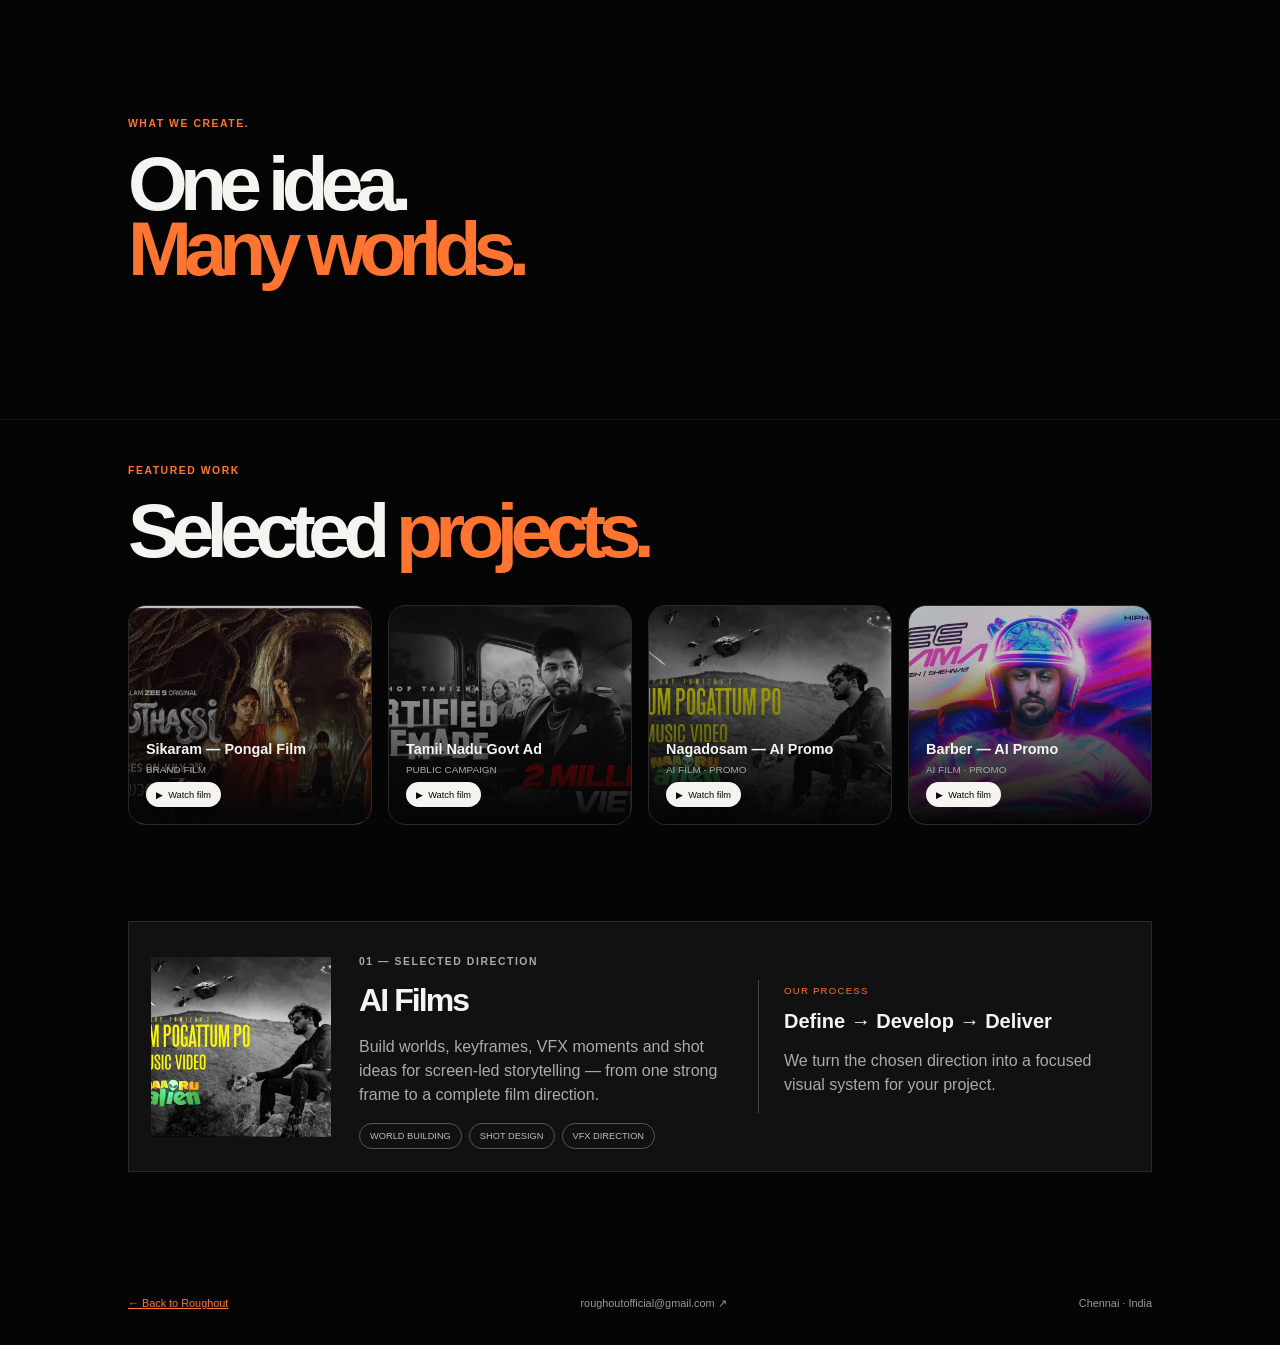
==== commit c658fd61: "Add AI creative workflow section" ====
--- a/ai.html
+++ b/ai.html
@@ -1 +1 @@
-<!doctype html><html lang="en"><head><meta charset="UTF-8"><meta name="viewport" content="width=device-width,initial-scale=1"><title>AI Visual Development — ROUGHOUT</title><style>:root{--acid:#ff7430;--paper:#f5f4f0;--muted:#aaa}*{box-sizing:border-box}body{margin:0;background:#050505;color:var(--paper);font-family:Arial,Helvetica,sans-serif}.site-header{position:fixed;z-index:10;inset:0 0 auto;display:flex;align-items:center;justify-content:space-between;padding:16px 5vw;background:#050505e8;backdrop-filter:blur(14px)}.brand{display:flex;align-items:center;gap:7px;color:#fff;text-decoration:none}.brand img{width:58px;height:58px;object-fit:contain}.brand strong{font-size:1.05rem;letter-spacing:-.08em}.nav{display:flex;gap:28px}.nav a,.header-cta{color:#fff;text-decoration:none;font-size:.68rem;text-transform:uppercase;letter-spacing:.12em}.header-cta{background:var(--acid);color:#111;padding:12px 15px}.eyebrow{color:var(--acid);font-size:.65rem;font-weight:bold;letter-spacing:.15em;text-transform:uppercase}.button{display:inline-block;margin-top:24px;padding:15px 18px;background:var(--acid);color:#111;text-decoration:none;font-size:.65rem;font-weight:bold;letter-spacing:.1em;text-transform:uppercase}.hero{min-height:620px;padding:140px 10vw 80px;display:grid;grid-template-columns:1fr 1fr;align-items:center;gap:8vw}.hero-copy{max-width:560px}.hero h1{margin:24px 0;font-size:clamp(3.5rem,7vw,7.5rem);line-height:.84;letter-spacing:-.1em}.hero h1 em{color:var(--acid);font-style:normal}.lede{max-width:430px;color:#aaa;line-height:1.55}.hero-stack{position:relative;width:min(430px,38vw);height:390px;margin:auto}.hero-frame{position:absolute;inset:0 12% 0 6%;overflow:hidden;border:1px solid #ffffff28;border-radius:22px;box-shadow:0 24px 60px #000}.hero-frame img{width:100%;height:100%;object-fit:cover;filter:saturate(.8)}.hero-frame.back{transform:translate(-18%,14%) scale(.94);opacity:.48}.hero-play{position:absolute;z-index:2;left:50%;top:50%;display:grid;place-items:center;width:56px;height:56px;border-radius:50%;background:#f5f4f0;color:#050505;transform:translate(-50%,-50%);font-size:.85rem}.hero-dots{position:absolute;bottom:-44px;left:50%;display:flex;gap:8px;transform:translateX(-50%)}.hero-dots i{width:7px;height:7px;border-radius:50%;background:#666}.hero-dots .active{width:26px;border-radius:8px;background:#f5f4f0}.create,.work{padding:96px 10vw;background:#050505}.heading h2{margin:22px 0 42px;font-size:clamp(3rem,6vw,6.5rem);line-height:.85;letter-spacing:-.1em}.heading h2 span{color:var(--acid)}.create-grid{display:grid;grid-template-columns:repeat(2,1fr);gap:22px}.card{position:relative;min-height:210px;overflow:hidden;padding:28px 26px;border:1px solid #272727;border-radius:26px;background:#101010;color:#fff;text-align:left;cursor:pointer;transition:.35s}.card img{position:absolute;inset:0 0 0 40%;width:60%;height:100%;object-fit:cover;opacity:.88;mask-image:linear-gradient(90deg,transparent,#000 38%)}.card:after{content:"";position:absolute;inset:0;background:linear-gradient(90deg,#101010 20%,#101010aa 55%,transparent)}.card>*{position:relative;z-index:1}.card:hover,.card.selected{transform:translateY(-6px);border-color:var(--acid);box-shadow:0 18px 50px #000}.card-number{display:block;color:#aaa;font-size:.7rem}.card-copy{position:absolute;left:26px;bottom:28px;display:flex;flex-direction:column;gap:8px}.card-copy strong{font-size:1.65rem;letter-spacing:-.06em}.card-copy small{color:#aaa;font-size:.7rem}.card-plus{position:absolute;right:20px;top:18px;color:#aaa;font-size:1.35rem}.work{padding-top:34px;border-top:1px solid #151515}.strip{display:grid;grid-template-columns:repeat(4,1fr);gap:16px}.work-card{position:relative;min-height:220px;overflow:hidden;border:1px solid #282828;border-radius:18px;background:#111}.work-card img{width:100%;height:100%;position:absolute;inset:0;object-fit:cover;opacity:.75}.work-card:after{content:"";position:absolute;inset:0;background:linear-gradient(180deg,transparent 25%,#050505 100%)}.work-card div{position:absolute;z-index:1;left:17px;right:17px;bottom:17px;display:flex;flex-direction:column;gap:7px}.work-card strong{font-size:.9rem}.work-card small{color:#aaa;font-size:.62rem;text-transform:uppercase}.work-card span{width:max-content;padding:7px 10px;border-radius:99px;background:#f5f4f0;color:#050505;font-size:.58rem}.focus{display:grid;grid-template-columns:180px 1fr 1fr;gap:28px;align-items:center;margin:0 10vw 90px;padding:22px;background:#111;border:1px solid #292929}.focus img{width:180px;height:180px;object-fit:cover}.focus h3{font-size:2rem;letter-spacing:-.06em;margin:12px 0}.focus p{color:#aaa;line-height:1.5}.tags{display:flex;gap:7px;flex-wrap:wrap}.tags span{border:1px solid #555;border-radius:999px;padding:7px 10px;color:#bbb;font-size:.58rem;text-transform:uppercase}.next{border-left:1px solid #444;padding-left:25px}.next span{color:var(--acid);font-size:.6rem;letter-spacing:.13em;text-transform:uppercase}.next strong{display:block;margin:12px 0;font-size:1.25rem}.footer{display:flex;justify-content:space-between;padding:35px 10vw;color:#999;font-size:.68rem}.footer a{color:var(--acid)}@media(max-width:760px){.nav{display:none}.hero{grid-template-columns:1fr;min-height:720px;padding:120px 22px 80px}.hero-stack{width:min(330px,86vw);height:310px}.create,.work{padding:72px 22px}.create-grid,.strip{grid-template-columns:1fr}.card{min-height:190px}.focus{grid-template-columns:1fr;margin:0 22px 70px}.focus img{width:100%;height:230px}.next{border-left:0;border-top:1px solid #444;padding:20px 0 0}.footer{display:block;padding:28px 22px}.footer>*{margin-bottom:14px}}</style></head><body><header class="site-header"><a class="brand" href="index.html"><img src="media/logo.png" alt="Rough Out logo"><strong>ROUGHOUT</strong></a><nav class="nav"><a href="ai.html">AI Visuals</a><a href="websites.html">Websites</a><a href="index.html">Main site</a></nav><a class="header-cta" href="mailto:roughoutofficial@gmail.com">Start a project ↗</a></header><main><section class="hero"><div class="hero-copy"><p class="eyebrow">03 — AI visual development</p><h1>Make the impossible<br><em>feel real.</em></h1><p class="lede">A visual development studio for films, campaigns, products and social worlds — built from the first thought to the final frame.</p><a class="button" href="mailto:roughoutofficial@gmail.com">Start a visual conversation ↗</a></div><div class="hero-stack"><div class="hero-frame"><img id="hero-image" src="media/images/wg29P2B11aE-HD.jpg" alt=""></div><div class="hero-frame back"><img src="media/images/uvbQsFbGSS4-HD.jpg" alt=""></div><span class="hero-play">▶</span><div class="hero-dots"><i></i><i></i><i class="active"></i></div></div></section><section class="create"><div class="heading"><p class="eyebrow">What we create.</p><h2>One idea.<br><span>Many worlds.</span></h2></div><div class="create-grid" id="create-grid"></div></section><section class="work"><div class="heading"><p class="eyebrow">Featured work</p><h2>Selected <span>projects.</span></h2></div><div class="strip"><article class="work-card"><img src="media/images/Streaming-date-of-Muthassi-Series-ZEE5.jpg" alt=""><div><strong>Sikaram — Pongal Film</strong><small>Brand film</small><span>▶&nbsp; Watch film</span></div></article><article class="work-card"><img src="media/images/uvbQsFbGSS4-HD.jpg" alt=""><div><strong>Tamil Nadu Govt Ad</strong><small>Public campaign</small><span>▶&nbsp; Watch film</span></div></article><article class="work-card"><img src="media/images/wg29P2B11aE-HD.jpg" alt=""><div><strong>Nagadosam — AI Promo</strong><small>AI film · promo</small><span>▶&nbsp; Watch film</span></div></article><article class="work-card"><img src="media/images/dbowelpu4Ls-HD.jpg" alt=""><div><strong>Barber — AI Promo</strong><small>AI film · promo</small><span>▶&nbsp; Watch film</span></div></article></div></section><div class="focus"><img id="focus-image" src="media/images/wg29P2B11aE-HD.jpg" alt=""><div><p class="eyebrow" id="focus-number">01 — selected direction</p><h3 id="focus-title">AI Films</h3><p id="focus-detail">Build worlds, keyframes, VFX moments and shot ideas for screen-led storytelling — from one strong frame to a complete film direction.</p><div class="tags" id="focus-tags"><span>World building</span><span>Shot design</span><span>VFX direction</span></div></div><div class="next"><span>Our process</span><strong>Define → Develop → Deliver</strong><p>We turn the chosen direction into a focused visual system for your project.</p></div></div></main><footer class="footer"><a href="index.html">← Back to Roughout</a><span>roughoutofficial@gmail.com ↗</span><span>Chennai · India</span></footer><script>const data=[['01','AI Films','Identity & art direction','media/images/wg29P2B11aE-HD.jpg',['World building','Shot design','VFX direction']],['02','Brand Ads','Cinematic commercials','media/images/dbowelpu4Ls-HD.jpg',['Ad concepts','Campaigns','Launch films']],['03','Reels & Shorts','Social content','media/images/Streaming-date-of-Muthassi-Series-ZEE5.jpg',['Reels','Hooks','Content systems']],['04','Product Photos','Still life & product','media/images/38677793db25e396c0c7a3949ba7686d9d81d3fd2b20551b229a2636991c2ce4.jpg',['Product worlds','Still life','Launch']]];const grid=document.querySelector('#create-grid');grid.innerHTML=data.map((d,i)=>`<button class="card ${i===0?'selected':''}" data-i="${i}"><span class="card-number">${d[0]}</span><span class="card-copy"><strong>${d[1]}</strong><small>${d[2]}</small></span><img src="${d[3]}" alt=""><span class="card-plus">＋</span></button>`).join('');document.querySelectorAll('.card').forEach(b=>b.onclick=()=>{const d=data[b.dataset.i];document.querySelectorAll('.card').forEach(x=>x.classList.remove('selected'));b.classList.add('selected');document.querySelector('#focus-image').src=d[3];document.querySelector('#focus-number').textContent=d[0]+' — selected direction';document.querySelector('#focus-title').textContent=d[1];document.querySelector('#focus-detail').textContent='Explore '+d[1].toLowerCase()+' through a focused visual system built from the first thought to the final frame.';document.querySelector('#focus-tags').innerHTML=d[4].map(x=>'<span>'+x+'</span>').join('')})</script></body></html>+<!doctype html><html lang="en"><head><meta charset="UTF-8"><meta name="viewport" content="width=device-width,initial-scale=1"><title>AI Visual Development — ROUGHOUT</title><style>:root{--acid:#ff7430;--paper:#f5f4f0;--muted:#aaa}*{box-sizing:border-box}body{margin:0;background:#050505;color:var(--paper);font-family:Arial,Helvetica,sans-serif}.site-header{position:fixed;z-index:10;inset:0 0 auto;display:flex;align-items:center;justify-content:space-between;padding:16px 5vw;background:#050505e8;backdrop-filter:blur(14px)}.brand{display:flex;align-items:center;gap:7px;color:#fff;text-decoration:none}.brand img{width:58px;height:58px;object-fit:contain}.brand strong{font-size:1.05rem;letter-spacing:-.08em}.nav{display:flex;gap:28px}.nav a,.header-cta{color:#fff;text-decoration:none;font-size:.68rem;text-transform:uppercase;letter-spacing:.12em}.header-cta{background:var(--acid);color:#111;padding:12px 15px}.eyebrow{color:var(--acid);font-size:.65rem;font-weight:bold;letter-spacing:.15em;text-transform:uppercase}.button{display:inline-block;margin-top:24px;padding:15px 18px;background:var(--acid);color:#111;text-decoration:none;font-size:.65rem;font-weight:bold;letter-spacing:.1em;text-transform:uppercase}.hero{min-height:620px;padding:140px 10vw 80px;display:grid;grid-template-columns:1fr 1fr;align-items:center;gap:8vw}.hero-copy{max-width:560px}.hero h1{margin:24px 0;font-size:clamp(3.5rem,7vw,7.5rem);line-height:.84;letter-spacing:-.1em}.hero h1 em{color:var(--acid);font-style:normal}.lede{max-width:430px;color:#aaa;line-height:1.55}.hero-stack{position:relative;width:min(430px,38vw);height:390px;margin:auto}.hero-frame{position:absolute;inset:0 12% 0 6%;overflow:hidden;border:1px solid #ffffff28;border-radius:22px;box-shadow:0 24px 60px #000}.hero-frame img{width:100%;height:100%;object-fit:cover;filter:saturate(.8)}.hero-frame.back{transform:translate(-18%,14%) scale(.94);opacity:.48}.hero-play{position:absolute;z-index:2;left:50%;top:50%;display:grid;place-items:center;width:56px;height:56px;border-radius:50%;background:#f5f4f0;color:#050505;transform:translate(-50%,-50%);font-size:.85rem}.hero-dots{position:absolute;bottom:-44px;left:50%;display:flex;gap:8px;transform:translateX(-50%)}.hero-dots i{width:7px;height:7px;border-radius:50%;background:#666}.hero-dots .active{width:26px;border-radius:8px;background:#f5f4f0}.create,.work{padding:96px 10vw;background:#050505}.heading h2{margin:22px 0 42px;font-size:clamp(3rem,6vw,6.5rem);line-height:.85;letter-spacing:-.1em}.heading h2 span{color:var(--acid)}.create-grid{display:grid;grid-template-columns:repeat(2,1fr);gap:22px}.card{position:relative;min-height:210px;overflow:hidden;padding:28px 26px;border:1px solid #272727;border-radius:26px;background:#101010;color:#fff;text-align:left;cursor:pointer;transition:.35s}.card img{position:absolute;inset:0 0 0 40%;width:60%;height:100%;object-fit:cover;opacity:.88;mask-image:linear-gradient(90deg,transparent,#000 38%)}.card:after{content:"";position:absolute;inset:0;background:linear-gradient(90deg,#101010 20%,#101010aa 55%,transparent)}.card>*{position:relative;z-index:1}.card:hover,.card.selected{transform:translateY(-6px);border-color:var(--acid);box-shadow:0 18px 50px #000}.card-number{display:block;color:#aaa;font-size:.7rem}.card-copy{position:absolute;left:26px;bottom:28px;display:flex;flex-direction:column;gap:8px}.card-copy strong{font-size:1.65rem;letter-spacing:-.06em}.card-copy small{color:#aaa;font-size:.7rem}.card-plus{position:absolute;right:20px;top:18px;color:#aaa;font-size:1.35rem}.work{padding-top:34px;border-top:1px solid #151515}.strip{display:grid;grid-template-columns:repeat(4,1fr);gap:16px}.work-card{position:relative;min-height:220px;overflow:hidden;border:1px solid #282828;border-radius:18px;background:#111}.work-card img{width:100%;height:100%;position:absolute;inset:0;object-fit:cover;opacity:.75}.work-card:after{content:"";position:absolute;inset:0;background:linear-gradient(180deg,transparent 25%,#050505 100%)}.work-card div{position:absolute;z-index:1;left:17px;right:17px;bottom:17px;display:flex;flex-direction:column;gap:7px}.work-card strong{font-size:.9rem}.work-card small{color:#aaa;font-size:.62rem;text-transform:uppercase}.work-card span{width:max-content;padding:7px 10px;border-radius:99px;background:#f5f4f0;color:#050505;font-size:.58rem}.focus{display:grid;grid-template-columns:180px 1fr 1fr;gap:28px;align-items:center;margin:0 10vw 90px;padding:22px;background:#111;border:1px solid #292929}.focus img{width:180px;height:180px;object-fit:cover}.focus h3{font-size:2rem;letter-spacing:-.06em;margin:12px 0}.focus p{color:#aaa;line-height:1.5}.tags{display:flex;gap:7px;flex-wrap:wrap}.tags span{border:1px solid #555;border-radius:999px;padding:7px 10px;color:#bbb;font-size:.58rem;text-transform:uppercase}.next{border-left:1px solid #444;padding-left:25px}.next span{color:var(--acid);font-size:.6rem;letter-spacing:.13em;text-transform:uppercase}.next strong{display:block;margin:12px 0;font-size:1.25rem}.footer{display:flex;justify-content:space-between;padding:35px 10vw;color:#999;font-size:.68rem}.footer a{color:var(--acid)}@media(max-width:760px){.nav{display:none}.hero{grid-template-columns:1fr;min-height:720px;padding:120px 22px 80px}.hero-stack{width:min(330px,86vw);height:310px}.create,.work{padding:72px 22px}.create-grid,.strip{grid-template-columns:1fr}.card{min-height:190px}.focus{grid-template-columns:1fr;margin:0 22px 70px}.focus img{width:100%;height:230px}.next{border-left:0;border-top:1px solid #444;padding:20px 0 0}.footer{display:block;padding:28px 22px}.footer>*{margin-bottom:14px}}.workflow{padding:110px 10vw 100px;background:#050505;border-top:1px solid #111}.workflow-heading{text-align:center}.workflow-heading h2{margin:22px 0 16px;font-size:clamp(3rem,6vw,6.2rem);line-height:.85;letter-spacing:-.1em}.workflow-heading h2 em{color:#18d8cb;font-style:normal}.workflow-heading p:last-child{color:#777;font-size:.85rem}.workflow-canvas{position:relative;display:grid;grid-template-columns:1fr 190px 1fr;align-items:center;gap:4vw;min-height:470px;max-width:1120px;margin:54px auto 0;background-image:radial-gradient(#ffffff13 1px,transparent 1px);background-size:18px 18px;border-radius:32px}.workflow-lines{position:absolute;inset:12% 8%;background:linear-gradient(28deg,transparent 49.8%,#ffffff1c 50%,transparent 50.2%),linear-gradient(-28deg,transparent 49.8%,#ffffff1c 50%,transparent 50.2%),linear-gradient(152deg,transparent 49.8%,#ffffff1c 50%,transparent 50.2%),linear-gradient(-152deg,transparent 49.8%,#ffffff1c 50%,transparent 50.2%)}.workflow-side{display:flex;flex-direction:column;gap:110px;position:relative;z-index:1}.workflow-group{display:flex;align-items:center;gap:18px}.workflow-group.reverse{flex-direction:row-reverse}.workflow-group button{display:flex;flex-direction:column;align-items:center;justify-content:center;width:92px;min-height:82px;padding:10px;border:1px solid #242424;border-radius:16px;background:#080808;color:#eee;cursor:pointer}.workflow-group button:hover,.workflow-group button.active{border-color:#18d8cb;box-shadow:0 0 28px #18d8cb38}.workflow-group b{font-size:.54rem;color:#18d8cb}.workflow-group strong{margin:7px 0 4px;font-size:.72rem}.workflow-group small{color:#777;font-size:.55rem;text-align:center}.workflow-items{display:flex;flex-direction:column;gap:16px;flex:1}.workflow-items span{width:max-content;padding:8px 13px;border:1px solid #1c1c1c;border-radius:99px;color:#686868;font-size:.58rem}.workflow-center{position:relative;z-index:2;display:flex;flex-direction:column;align-items:center;text-align:center}.workflow-center span{display:grid;place-items:center;width:68px;height:68px;margin-bottom:18px;border:2px solid #18d8cb;border-radius:50%;color:#18d8cb;font-size:1.5rem;box-shadow:0 0 0 10px #18d8cb08,0 0 35px #18d8cb70}.workflow-center strong{font-size:.9rem}.workflow-center small{margin-top:8px;color:#777;font-size:.66rem}@media(max-width:760px){.workflow{padding:78px 22px}.workflow-canvas{grid-template-columns:1fr;gap:34px;min-height:0;padding:30px 10px}.workflow-lines{inset:10% 30%;background:linear-gradient(90deg,transparent 49.8%,#ffffff1c 50%,transparent 50.2%)}.workflow-center{order:-1}.workflow-side{gap:26px}.workflow-group,.workflow-group.reverse{flex-direction:column;gap:10px}.workflow-items{flex-direction:row;flex-wrap:wrap;justify-content:center}.workflow-group button{width:100px}}</style></head><body><header class="site-header"><a class="brand" href="index.html"><img src="media/logo.png" alt="Rough Out logo"><strong>ROUGHOUT</strong></a><nav class="nav"><a href="ai.html">AI Visuals</a><a href="websites.html">Websites</a><a href="index.html">Main site</a></nav><a class="header-cta" href="mailto:roughoutofficial@gmail.com">Start a project ↗</a></header><main><section class="hero"><div class="hero-copy"><p class="eyebrow">03 — AI visual development</p><h1>Make the impossible<br><em>feel real.</em></h1><p class="lede">A visual development studio for films, campaigns, products and social worlds — built from the first thought to the final frame.</p><a class="button" href="mailto:roughoutofficial@gmail.com">Start a visual conversation ↗</a></div><div class="hero-stack"><div class="hero-frame"><img id="hero-image" src="media/images/wg29P2B11aE-HD.jpg" alt=""></div><div class="hero-frame back"><img src="media/images/uvbQsFbGSS4-HD.jpg" alt=""></div><span class="hero-play">▶</span><div class="hero-dots"><i></i><i></i><i class="active"></i></div></div></section><section class="workflow"><div class="workflow-heading"><p class="eyebrow">How we work.</p><h2>From brief<br><em>to world.</em></h2><p>Our end-to-end creative loop. Hover over any stage to visualize the workflow integration.</p></div><div class="workflow-canvas"><div class="workflow-lines"></div><div class="workflow-side"> <div class="workflow-group"><div class="workflow-items"><span>Brand audit</span><span>Audience research</span><span>Moodboards</span></div><button class="active"><b>01</b><strong>DISCOVER</strong><small>Understand the brief.</small></button></div><div class="workflow-group"><div class="workflow-items"><span>Sound design</span><span>Colour grading</span><span>Final polish</span></div><button><b>03</b><strong>REFINE</strong><small>Perfect every detail.</small></button></div></div><div class="workflow-center"><span>✦</span><strong>CREATIVE ENGINE</strong><small>Powering every project</small></div><div class="workflow-side"><div class="workflow-group reverse"><div class="workflow-items"><span>Storyboarding</span><span>Production</span><span>Motion design</span></div><button><b>02</b><strong>CREATE</strong><small>Develop creative concepts.</small></button></div><div class="workflow-group reverse"><div class="workflow-items"><span>Distribution</span><span>Asset delivery</span><span>Optimisation</span></div><button><b>04</b><strong>LAUNCH</strong><small>Deliver and scale.</small></button></div></div></div></section><section class="create"><div class="heading"><p class="eyebrow">What we create.</p><h2>One idea.<br><span>Many worlds.</span></h2></div><div class="create-grid" id="create-grid"></div></section><section class="work"><div class="heading"><p class="eyebrow">Featured work</p><h2>Selected <span>projects.</span></h2></div><div class="strip"><article class="work-card"><img src="media/images/Streaming-date-of-Muthassi-Series-ZEE5.jpg" alt=""><div><strong>Sikaram — Pongal Film</strong><small>Brand film</small><span>▶&nbsp; Watch film</span></div></article><article class="work-card"><img src="media/images/uvbQsFbGSS4-HD.jpg" alt=""><div><strong>Tamil Nadu Govt Ad</strong><small>Public campaign</small><span>▶&nbsp; Watch film</span></div></article><article class="work-card"><img src="media/images/wg29P2B11aE-HD.jpg" alt=""><div><strong>Nagadosam — AI Promo</strong><small>AI film · promo</small><span>▶&nbsp; Watch film</span></div></article><article class="work-card"><img src="media/images/dbowelpu4Ls-HD.jpg" alt=""><div><strong>Barber — AI Promo</strong><small>AI film · promo</small><span>▶&nbsp; Watch film</span></div></article></div></section><div class="focus"><img id="focus-image" src="media/images/wg29P2B11aE-HD.jpg" alt=""><div><p class="eyebrow" id="focus-number">01 — selected direction</p><h3 id="focus-title">AI Films</h3><p id="focus-detail">Build worlds, keyframes, VFX moments and shot ideas for screen-led storytelling — from one strong frame to a complete film direction.</p><div class="tags" id="focus-tags"><span>World building</span><span>Shot design</span><span>VFX direction</span></div></div><div class="next"><span>Our process</span><strong>Define → Develop → Deliver</strong><p>We turn the chosen direction into a focused visual system for your project.</p></div></div></main><footer class="footer"><a href="index.html">← Back to Roughout</a><span>roughoutofficial@gmail.com ↗</span><span>Chennai · India</span></footer><script>const data=[['01','AI Films','Identity & art direction','media/images/wg29P2B11aE-HD.jpg',['World building','Shot design','VFX direction']],['02','Brand Ads','Cinematic commercials','media/images/dbowelpu4Ls-HD.jpg',['Ad concepts','Campaigns','Launch films']],['03','Reels & Shorts','Social content','media/images/Streaming-date-of-Muthassi-Series-ZEE5.jpg',['Reels','Hooks','Content systems']],['04','Product Photos','Still life & product','media/images/38677793db25e396c0c7a3949ba7686d9d81d3fd2b20551b229a2636991c2ce4.jpg',['Product worlds','Still life','Launch']]];const grid=document.querySelector('#create-grid');grid.innerHTML=data.map((d,i)=>`<button class="card ${i===0?'selected':''}" data-i="${i}"><span class="card-number">${d[0]}</span><span class="card-copy"><strong>${d[1]}</strong><small>${d[2]}</small></span><img src="${d[3]}" alt=""><span class="card-plus">＋</span></button>`).join('');document.querySelectorAll('.card').forEach(b=>b.onclick=()=>{const d=data[b.dataset.i];document.querySelectorAll('.card').forEach(x=>x.classList.remove('selected'));b.classList.add('selected');document.querySelector('#focus-image').src=d[3];document.querySelector('#focus-number').textContent=d[0]+' — selected direction';document.querySelector('#focus-title').textContent=d[1];document.querySelector('#focus-detail').textContent='Explore '+d[1].toLowerCase()+' through a focused visual system built from the first thought to the final frame.';document.querySelector('#focus-tags').innerHTML=d[4].map(x=>'<span>'+x+'</span>').join('')})document.querySelectorAll('.workflow-group button').forEach(b=>{b.onmouseenter=()=>{document.querySelectorAll('.workflow-group button').forEach(x=>x.classList.remove('active'));b.classList.add('active')};b.onfocus=()=>b.onmouseenter()});</script></body></html>
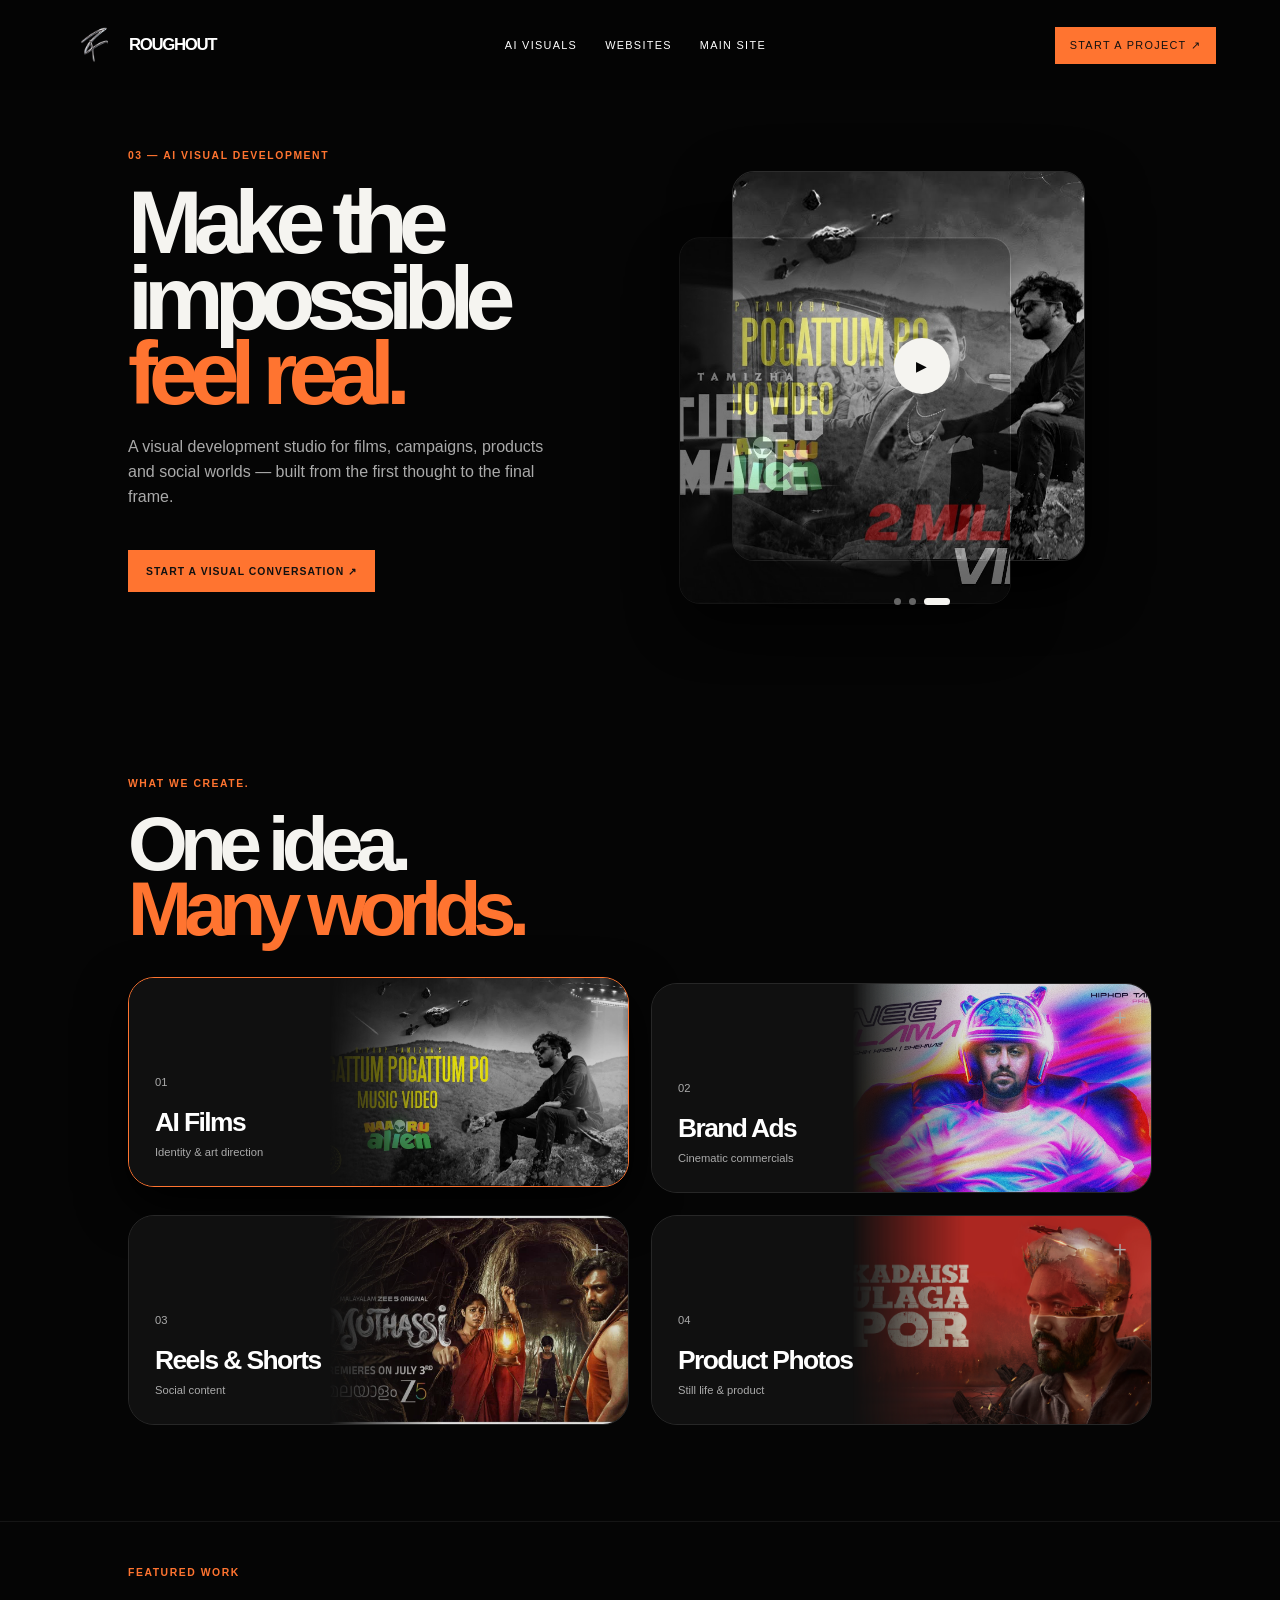
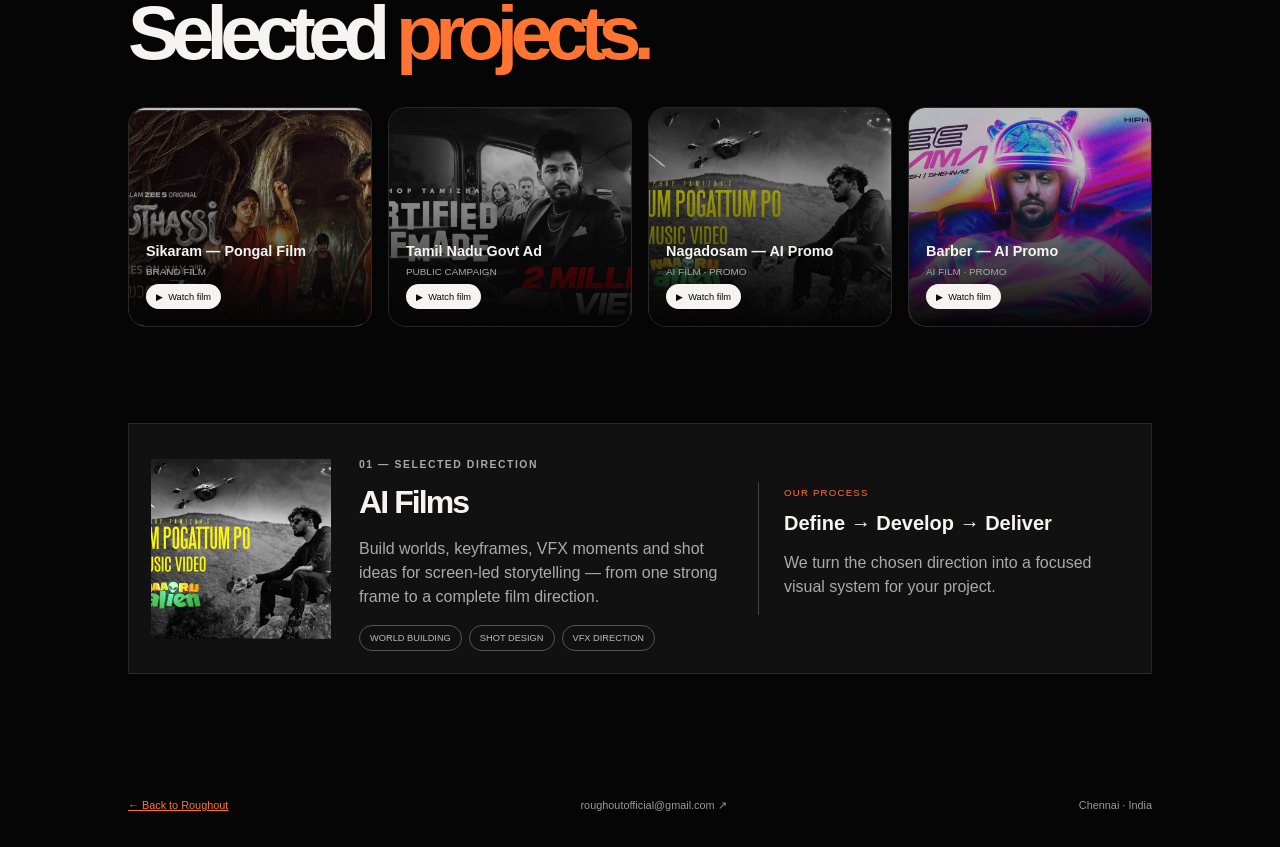
==== commit e0b6746b: "Remove AI workflow section" ====
--- a/ai.html
+++ b/ai.html
@@ -1 +1 @@
-<!doctype html><html lang="en"><head><meta charset="UTF-8"><meta name="viewport" content="width=device-width,initial-scale=1"><title>AI Visual Development — ROUGHOUT</title><style>:root{--acid:#ff7430;--paper:#f5f4f0;--muted:#aaa}*{box-sizing:border-box}body{margin:0;background:#050505;color:var(--paper);font-family:Arial,Helvetica,sans-serif}.site-header{position:fixed;z-index:10;inset:0 0 auto;display:flex;align-items:center;justify-content:space-between;padding:16px 5vw;background:#050505e8;backdrop-filter:blur(14px)}.brand{display:flex;align-items:center;gap:7px;color:#fff;text-decoration:none}.brand img{width:58px;height:58px;object-fit:contain}.brand strong{font-size:1.05rem;letter-spacing:-.08em}.nav{display:flex;gap:28px}.nav a,.header-cta{color:#fff;text-decoration:none;font-size:.68rem;text-transform:uppercase;letter-spacing:.12em}.header-cta{background:var(--acid);color:#111;padding:12px 15px}.eyebrow{color:var(--acid);font-size:.65rem;font-weight:bold;letter-spacing:.15em;text-transform:uppercase}.button{display:inline-block;margin-top:24px;padding:15px 18px;background:var(--acid);color:#111;text-decoration:none;font-size:.65rem;font-weight:bold;letter-spacing:.1em;text-transform:uppercase}.hero{min-height:620px;padding:140px 10vw 80px;display:grid;grid-template-columns:1fr 1fr;align-items:center;gap:8vw}.hero-copy{max-width:560px}.hero h1{margin:24px 0;font-size:clamp(3.5rem,7vw,7.5rem);line-height:.84;letter-spacing:-.1em}.hero h1 em{color:var(--acid);font-style:normal}.lede{max-width:430px;color:#aaa;line-height:1.55}.hero-stack{position:relative;width:min(430px,38vw);height:390px;margin:auto}.hero-frame{position:absolute;inset:0 12% 0 6%;overflow:hidden;border:1px solid #ffffff28;border-radius:22px;box-shadow:0 24px 60px #000}.hero-frame img{width:100%;height:100%;object-fit:cover;filter:saturate(.8)}.hero-frame.back{transform:translate(-18%,14%) scale(.94);opacity:.48}.hero-play{position:absolute;z-index:2;left:50%;top:50%;display:grid;place-items:center;width:56px;height:56px;border-radius:50%;background:#f5f4f0;color:#050505;transform:translate(-50%,-50%);font-size:.85rem}.hero-dots{position:absolute;bottom:-44px;left:50%;display:flex;gap:8px;transform:translateX(-50%)}.hero-dots i{width:7px;height:7px;border-radius:50%;background:#666}.hero-dots .active{width:26px;border-radius:8px;background:#f5f4f0}.create,.work{padding:96px 10vw;background:#050505}.heading h2{margin:22px 0 42px;font-size:clamp(3rem,6vw,6.5rem);line-height:.85;letter-spacing:-.1em}.heading h2 span{color:var(--acid)}.create-grid{display:grid;grid-template-columns:repeat(2,1fr);gap:22px}.card{position:relative;min-height:210px;overflow:hidden;padding:28px 26px;border:1px solid #272727;border-radius:26px;background:#101010;color:#fff;text-align:left;cursor:pointer;transition:.35s}.card img{position:absolute;inset:0 0 0 40%;width:60%;height:100%;object-fit:cover;opacity:.88;mask-image:linear-gradient(90deg,transparent,#000 38%)}.card:after{content:"";position:absolute;inset:0;background:linear-gradient(90deg,#101010 20%,#101010aa 55%,transparent)}.card>*{position:relative;z-index:1}.card:hover,.card.selected{transform:translateY(-6px);border-color:var(--acid);box-shadow:0 18px 50px #000}.card-number{display:block;color:#aaa;font-size:.7rem}.card-copy{position:absolute;left:26px;bottom:28px;display:flex;flex-direction:column;gap:8px}.card-copy strong{font-size:1.65rem;letter-spacing:-.06em}.card-copy small{color:#aaa;font-size:.7rem}.card-plus{position:absolute;right:20px;top:18px;color:#aaa;font-size:1.35rem}.work{padding-top:34px;border-top:1px solid #151515}.strip{display:grid;grid-template-columns:repeat(4,1fr);gap:16px}.work-card{position:relative;min-height:220px;overflow:hidden;border:1px solid #282828;border-radius:18px;background:#111}.work-card img{width:100%;height:100%;position:absolute;inset:0;object-fit:cover;opacity:.75}.work-card:after{content:"";position:absolute;inset:0;background:linear-gradient(180deg,transparent 25%,#050505 100%)}.work-card div{position:absolute;z-index:1;left:17px;right:17px;bottom:17px;display:flex;flex-direction:column;gap:7px}.work-card strong{font-size:.9rem}.work-card small{color:#aaa;font-size:.62rem;text-transform:uppercase}.work-card span{width:max-content;padding:7px 10px;border-radius:99px;background:#f5f4f0;color:#050505;font-size:.58rem}.focus{display:grid;grid-template-columns:180px 1fr 1fr;gap:28px;align-items:center;margin:0 10vw 90px;padding:22px;background:#111;border:1px solid #292929}.focus img{width:180px;height:180px;object-fit:cover}.focus h3{font-size:2rem;letter-spacing:-.06em;margin:12px 0}.focus p{color:#aaa;line-height:1.5}.tags{display:flex;gap:7px;flex-wrap:wrap}.tags span{border:1px solid #555;border-radius:999px;padding:7px 10px;color:#bbb;font-size:.58rem;text-transform:uppercase}.next{border-left:1px solid #444;padding-left:25px}.next span{color:var(--acid);font-size:.6rem;letter-spacing:.13em;text-transform:uppercase}.next strong{display:block;margin:12px 0;font-size:1.25rem}.footer{display:flex;justify-content:space-between;padding:35px 10vw;color:#999;font-size:.68rem}.footer a{color:var(--acid)}@media(max-width:760px){.nav{display:none}.hero{grid-template-columns:1fr;min-height:720px;padding:120px 22px 80px}.hero-stack{width:min(330px,86vw);height:310px}.create,.work{padding:72px 22px}.create-grid,.strip{grid-template-columns:1fr}.card{min-height:190px}.focus{grid-template-columns:1fr;margin:0 22px 70px}.focus img{width:100%;height:230px}.next{border-left:0;border-top:1px solid #444;padding:20px 0 0}.footer{display:block;padding:28px 22px}.footer>*{margin-bottom:14px}}.workflow{padding:110px 10vw 100px;background:#050505;border-top:1px solid #111}.workflow-heading{text-align:center}.workflow-heading h2{margin:22px 0 16px;font-size:clamp(3rem,6vw,6.2rem);line-height:.85;letter-spacing:-.1em}.workflow-heading h2 em{color:#18d8cb;font-style:normal}.workflow-heading p:last-child{color:#777;font-size:.85rem}.workflow-canvas{position:relative;display:grid;grid-template-columns:1fr 190px 1fr;align-items:center;gap:4vw;min-height:470px;max-width:1120px;margin:54px auto 0;background-image:radial-gradient(#ffffff13 1px,transparent 1px);background-size:18px 18px;border-radius:32px}.workflow-lines{position:absolute;inset:12% 8%;background:linear-gradient(28deg,transparent 49.8%,#ffffff1c 50%,transparent 50.2%),linear-gradient(-28deg,transparent 49.8%,#ffffff1c 50%,transparent 50.2%),linear-gradient(152deg,transparent 49.8%,#ffffff1c 50%,transparent 50.2%),linear-gradient(-152deg,transparent 49.8%,#ffffff1c 50%,transparent 50.2%)}.workflow-side{display:flex;flex-direction:column;gap:110px;position:relative;z-index:1}.workflow-group{display:flex;align-items:center;gap:18px}.workflow-group.reverse{flex-direction:row-reverse}.workflow-group button{display:flex;flex-direction:column;align-items:center;justify-content:center;width:92px;min-height:82px;padding:10px;border:1px solid #242424;border-radius:16px;background:#080808;color:#eee;cursor:pointer}.workflow-group button:hover,.workflow-group button.active{border-color:#18d8cb;box-shadow:0 0 28px #18d8cb38}.workflow-group b{font-size:.54rem;color:#18d8cb}.workflow-group strong{margin:7px 0 4px;font-size:.72rem}.workflow-group small{color:#777;font-size:.55rem;text-align:center}.workflow-items{display:flex;flex-direction:column;gap:16px;flex:1}.workflow-items span{width:max-content;padding:8px 13px;border:1px solid #1c1c1c;border-radius:99px;color:#686868;font-size:.58rem}.workflow-center{position:relative;z-index:2;display:flex;flex-direction:column;align-items:center;text-align:center}.workflow-center span{display:grid;place-items:center;width:68px;height:68px;margin-bottom:18px;border:2px solid #18d8cb;border-radius:50%;color:#18d8cb;font-size:1.5rem;box-shadow:0 0 0 10px #18d8cb08,0 0 35px #18d8cb70}.workflow-center strong{font-size:.9rem}.workflow-center small{margin-top:8px;color:#777;font-size:.66rem}@media(max-width:760px){.workflow{padding:78px 22px}.workflow-canvas{grid-template-columns:1fr;gap:34px;min-height:0;padding:30px 10px}.workflow-lines{inset:10% 30%;background:linear-gradient(90deg,transparent 49.8%,#ffffff1c 50%,transparent 50.2%)}.workflow-center{order:-1}.workflow-side{gap:26px}.workflow-group,.workflow-group.reverse{flex-direction:column;gap:10px}.workflow-items{flex-direction:row;flex-wrap:wrap;justify-content:center}.workflow-group button{width:100px}}</style></head><body><header class="site-header"><a class="brand" href="index.html"><img src="media/logo.png" alt="Rough Out logo"><strong>ROUGHOUT</strong></a><nav class="nav"><a href="ai.html">AI Visuals</a><a href="websites.html">Websites</a><a href="index.html">Main site</a></nav><a class="header-cta" href="mailto:roughoutofficial@gmail.com">Start a project ↗</a></header><main><section class="hero"><div class="hero-copy"><p class="eyebrow">03 — AI visual development</p><h1>Make the impossible<br><em>feel real.</em></h1><p class="lede">A visual development studio for films, campaigns, products and social worlds — built from the first thought to the final frame.</p><a class="button" href="mailto:roughoutofficial@gmail.com">Start a visual conversation ↗</a></div><div class="hero-stack"><div class="hero-frame"><img id="hero-image" src="media/images/wg29P2B11aE-HD.jpg" alt=""></div><div class="hero-frame back"><img src="media/images/uvbQsFbGSS4-HD.jpg" alt=""></div><span class="hero-play">▶</span><div class="hero-dots"><i></i><i></i><i class="active"></i></div></div></section><section class="workflow"><div class="workflow-heading"><p class="eyebrow">How we work.</p><h2>From brief<br><em>to world.</em></h2><p>Our end-to-end creative loop. Hover over any stage to visualize the workflow integration.</p></div><div class="workflow-canvas"><div class="workflow-lines"></div><div class="workflow-side"> <div class="workflow-group"><div class="workflow-items"><span>Brand audit</span><span>Audience research</span><span>Moodboards</span></div><button class="active"><b>01</b><strong>DISCOVER</strong><small>Understand the brief.</small></button></div><div class="workflow-group"><div class="workflow-items"><span>Sound design</span><span>Colour grading</span><span>Final polish</span></div><button><b>03</b><strong>REFINE</strong><small>Perfect every detail.</small></button></div></div><div class="workflow-center"><span>✦</span><strong>CREATIVE ENGINE</strong><small>Powering every project</small></div><div class="workflow-side"><div class="workflow-group reverse"><div class="workflow-items"><span>Storyboarding</span><span>Production</span><span>Motion design</span></div><button><b>02</b><strong>CREATE</strong><small>Develop creative concepts.</small></button></div><div class="workflow-group reverse"><div class="workflow-items"><span>Distribution</span><span>Asset delivery</span><span>Optimisation</span></div><button><b>04</b><strong>LAUNCH</strong><small>Deliver and scale.</small></button></div></div></div></section><section class="create"><div class="heading"><p class="eyebrow">What we create.</p><h2>One idea.<br><span>Many worlds.</span></h2></div><div class="create-grid" id="create-grid"></div></section><section class="work"><div class="heading"><p class="eyebrow">Featured work</p><h2>Selected <span>projects.</span></h2></div><div class="strip"><article class="work-card"><img src="media/images/Streaming-date-of-Muthassi-Series-ZEE5.jpg" alt=""><div><strong>Sikaram — Pongal Film</strong><small>Brand film</small><span>▶&nbsp; Watch film</span></div></article><article class="work-card"><img src="media/images/uvbQsFbGSS4-HD.jpg" alt=""><div><strong>Tamil Nadu Govt Ad</strong><small>Public campaign</small><span>▶&nbsp; Watch film</span></div></article><article class="work-card"><img src="media/images/wg29P2B11aE-HD.jpg" alt=""><div><strong>Nagadosam — AI Promo</strong><small>AI film · promo</small><span>▶&nbsp; Watch film</span></div></article><article class="work-card"><img src="media/images/dbowelpu4Ls-HD.jpg" alt=""><div><strong>Barber — AI Promo</strong><small>AI film · promo</small><span>▶&nbsp; Watch film</span></div></article></div></section><div class="focus"><img id="focus-image" src="media/images/wg29P2B11aE-HD.jpg" alt=""><div><p class="eyebrow" id="focus-number">01 — selected direction</p><h3 id="focus-title">AI Films</h3><p id="focus-detail">Build worlds, keyframes, VFX moments and shot ideas for screen-led storytelling — from one strong frame to a complete film direction.</p><div class="tags" id="focus-tags"><span>World building</span><span>Shot design</span><span>VFX direction</span></div></div><div class="next"><span>Our process</span><strong>Define → Develop → Deliver</strong><p>We turn the chosen direction into a focused visual system for your project.</p></div></div></main><footer class="footer"><a href="index.html">← Back to Roughout</a><span>roughoutofficial@gmail.com ↗</span><span>Chennai · India</span></footer><script>const data=[['01','AI Films','Identity & art direction','media/images/wg29P2B11aE-HD.jpg',['World building','Shot design','VFX direction']],['02','Brand Ads','Cinematic commercials','media/images/dbowelpu4Ls-HD.jpg',['Ad concepts','Campaigns','Launch films']],['03','Reels & Shorts','Social content','media/images/Streaming-date-of-Muthassi-Series-ZEE5.jpg',['Reels','Hooks','Content systems']],['04','Product Photos','Still life & product','media/images/38677793db25e396c0c7a3949ba7686d9d81d3fd2b20551b229a2636991c2ce4.jpg',['Product worlds','Still life','Launch']]];const grid=document.querySelector('#create-grid');grid.innerHTML=data.map((d,i)=>`<button class="card ${i===0?'selected':''}" data-i="${i}"><span class="card-number">${d[0]}</span><span class="card-copy"><strong>${d[1]}</strong><small>${d[2]}</small></span><img src="${d[3]}" alt=""><span class="card-plus">＋</span></button>`).join('');document.querySelectorAll('.card').forEach(b=>b.onclick=()=>{const d=data[b.dataset.i];document.querySelectorAll('.card').forEach(x=>x.classList.remove('selected'));b.classList.add('selected');document.querySelector('#focus-image').src=d[3];document.querySelector('#focus-number').textContent=d[0]+' — selected direction';document.querySelector('#focus-title').textContent=d[1];document.querySelector('#focus-detail').textContent='Explore '+d[1].toLowerCase()+' through a focused visual system built from the first thought to the final frame.';document.querySelector('#focus-tags').innerHTML=d[4].map(x=>'<span>'+x+'</span>').join('')})document.querySelectorAll('.workflow-group button').forEach(b=>{b.onmouseenter=()=>{document.querySelectorAll('.workflow-group button').forEach(x=>x.classList.remove('active'));b.classList.add('active')};b.onfocus=()=>b.onmouseenter()});</script></body></html>+<!doctype html><html lang="en"><head><meta charset="UTF-8"><meta name="viewport" content="width=device-width,initial-scale=1"><title>AI Visual Development — ROUGHOUT</title><style>:root{--acid:#ff7430;--paper:#f5f4f0;--muted:#aaa}*{box-sizing:border-box}body{margin:0;background:#050505;color:var(--paper);font-family:Arial,Helvetica,sans-serif}.site-header{position:fixed;z-index:10;inset:0 0 auto;display:flex;align-items:center;justify-content:space-between;padding:16px 5vw;background:#050505e8;backdrop-filter:blur(14px)}.brand{display:flex;align-items:center;gap:7px;color:#fff;text-decoration:none}.brand img{width:58px;height:58px;object-fit:contain}.brand strong{font-size:1.05rem;letter-spacing:-.08em}.nav{display:flex;gap:28px}.nav a,.header-cta{color:#fff;text-decoration:none;font-size:.68rem;text-transform:uppercase;letter-spacing:.12em}.header-cta{background:var(--acid);color:#111;padding:12px 15px}.eyebrow{color:var(--acid);font-size:.65rem;font-weight:bold;letter-spacing:.15em;text-transform:uppercase}.button{display:inline-block;margin-top:24px;padding:15px 18px;background:var(--acid);color:#111;text-decoration:none;font-size:.65rem;font-weight:bold;letter-spacing:.1em;text-transform:uppercase}.hero{min-height:620px;padding:140px 10vw 80px;display:grid;grid-template-columns:1fr 1fr;align-items:center;gap:8vw}.hero-copy{max-width:560px}.hero h1{margin:24px 0;font-size:clamp(3.5rem,7vw,7.5rem);line-height:.84;letter-spacing:-.1em}.hero h1 em{color:var(--acid);font-style:normal}.lede{max-width:430px;color:#aaa;line-height:1.55}.hero-stack{position:relative;width:min(430px,38vw);height:390px;margin:auto}.hero-frame{position:absolute;inset:0 12% 0 6%;overflow:hidden;border:1px solid #ffffff28;border-radius:22px;box-shadow:0 24px 60px #000}.hero-frame img{width:100%;height:100%;object-fit:cover;filter:saturate(.8)}.hero-frame.back{transform:translate(-18%,14%) scale(.94);opacity:.48}.hero-play{position:absolute;z-index:2;left:50%;top:50%;display:grid;place-items:center;width:56px;height:56px;border-radius:50%;background:#f5f4f0;color:#050505;transform:translate(-50%,-50%);font-size:.85rem}.hero-dots{position:absolute;bottom:-44px;left:50%;display:flex;gap:8px;transform:translateX(-50%)}.hero-dots i{width:7px;height:7px;border-radius:50%;background:#666}.hero-dots .active{width:26px;border-radius:8px;background:#f5f4f0}.create,.work{padding:96px 10vw;background:#050505}.heading h2{margin:22px 0 42px;font-size:clamp(3rem,6vw,6.5rem);line-height:.85;letter-spacing:-.1em}.heading h2 span{color:var(--acid)}.create-grid{display:grid;grid-template-columns:repeat(2,1fr);gap:22px}.card{position:relative;min-height:210px;overflow:hidden;padding:28px 26px;border:1px solid #272727;border-radius:26px;background:#101010;color:#fff;text-align:left;cursor:pointer;transition:.35s}.card img{position:absolute;inset:0 0 0 40%;width:60%;height:100%;object-fit:cover;opacity:.88;mask-image:linear-gradient(90deg,transparent,#000 38%)}.card:after{content:"";position:absolute;inset:0;background:linear-gradient(90deg,#101010 20%,#101010aa 55%,transparent)}.card>*{position:relative;z-index:1}.card:hover,.card.selected{transform:translateY(-6px);border-color:var(--acid);box-shadow:0 18px 50px #000}.card-number{display:block;color:#aaa;font-size:.7rem}.card-copy{position:absolute;left:26px;bottom:28px;display:flex;flex-direction:column;gap:8px}.card-copy strong{font-size:1.65rem;letter-spacing:-.06em}.card-copy small{color:#aaa;font-size:.7rem}.card-plus{position:absolute;right:20px;top:18px;color:#aaa;font-size:1.35rem}.work{padding-top:34px;border-top:1px solid #151515}.strip{display:grid;grid-template-columns:repeat(4,1fr);gap:16px}.work-card{position:relative;min-height:220px;overflow:hidden;border:1px solid #282828;border-radius:18px;background:#111}.work-card img{width:100%;height:100%;position:absolute;inset:0;object-fit:cover;opacity:.75}.work-card:after{content:"";position:absolute;inset:0;background:linear-gradient(180deg,transparent 25%,#050505 100%)}.work-card div{position:absolute;z-index:1;left:17px;right:17px;bottom:17px;display:flex;flex-direction:column;gap:7px}.work-card strong{font-size:.9rem}.work-card small{color:#aaa;font-size:.62rem;text-transform:uppercase}.work-card span{width:max-content;padding:7px 10px;border-radius:99px;background:#f5f4f0;color:#050505;font-size:.58rem}.focus{display:grid;grid-template-columns:180px 1fr 1fr;gap:28px;align-items:center;margin:0 10vw 90px;padding:22px;background:#111;border:1px solid #292929}.focus img{width:180px;height:180px;object-fit:cover}.focus h3{font-size:2rem;letter-spacing:-.06em;margin:12px 0}.focus p{color:#aaa;line-height:1.5}.tags{display:flex;gap:7px;flex-wrap:wrap}.tags span{border:1px solid #555;border-radius:999px;padding:7px 10px;color:#bbb;font-size:.58rem;text-transform:uppercase}.next{border-left:1px solid #444;padding-left:25px}.next span{color:var(--acid);font-size:.6rem;letter-spacing:.13em;text-transform:uppercase}.next strong{display:block;margin:12px 0;font-size:1.25rem}.footer{display:flex;justify-content:space-between;padding:35px 10vw;color:#999;font-size:.68rem}.footer a{color:var(--acid)}@media(max-width:760px){.nav{display:none}.hero{grid-template-columns:1fr;min-height:720px;padding:120px 22px 80px}.hero-stack{width:min(330px,86vw);height:310px}.create,.work{padding:72px 22px}.create-grid,.strip{grid-template-columns:1fr}.card{min-height:190px}.focus{grid-template-columns:1fr;margin:0 22px 70px}.focus img{width:100%;height:230px}.next{border-left:0;border-top:1px solid #444;padding:20px 0 0}.footer{display:block;padding:28px 22px}.footer>*{margin-bottom:14px}}.workflow{padding:110px 10vw 100px;background:#050505;border-top:1px solid #111}.workflow-heading{text-align:center}.workflow-heading h2{margin:22px 0 16px;font-size:clamp(3rem,6vw,6.2rem);line-height:.85;letter-spacing:-.1em}.workflow-heading h2 em{color:#18d8cb;font-style:normal}.workflow-heading p:last-child{color:#777;font-size:.85rem}.workflow-canvas{position:relative;display:grid;grid-template-columns:1fr 190px 1fr;align-items:center;gap:4vw;min-height:470px;max-width:1120px;margin:54px auto 0;background-image:radial-gradient(#ffffff13 1px,transparent 1px);background-size:18px 18px;border-radius:32px}.workflow-lines{position:absolute;inset:12% 8%;background:linear-gradient(28deg,transparent 49.8%,#ffffff1c 50%,transparent 50.2%),linear-gradient(-28deg,transparent 49.8%,#ffffff1c 50%,transparent 50.2%),linear-gradient(152deg,transparent 49.8%,#ffffff1c 50%,transparent 50.2%),linear-gradient(-152deg,transparent 49.8%,#ffffff1c 50%,transparent 50.2%)}.workflow-side{display:flex;flex-direction:column;gap:110px;position:relative;z-index:1}.workflow-group{display:flex;align-items:center;gap:18px}.workflow-group.reverse{flex-direction:row-reverse}.workflow-group button{display:flex;flex-direction:column;align-items:center;justify-content:center;width:92px;min-height:82px;padding:10px;border:1px solid #242424;border-radius:16px;background:#080808;color:#eee;cursor:pointer}.workflow-group button:hover,.workflow-group button.active{border-color:#18d8cb;box-shadow:0 0 28px #18d8cb38}.workflow-group b{font-size:.54rem;color:#18d8cb}.workflow-group strong{margin:7px 0 4px;font-size:.72rem}.workflow-group small{color:#777;font-size:.55rem;text-align:center}.workflow-items{display:flex;flex-direction:column;gap:16px;flex:1}.workflow-items span{width:max-content;padding:8px 13px;border:1px solid #1c1c1c;border-radius:99px;color:#686868;font-size:.58rem}.workflow-center{position:relative;z-index:2;display:flex;flex-direction:column;align-items:center;text-align:center}.workflow-center span{display:grid;place-items:center;width:68px;height:68px;margin-bottom:18px;border:2px solid #18d8cb;border-radius:50%;color:#18d8cb;font-size:1.5rem;box-shadow:0 0 0 10px #18d8cb08,0 0 35px #18d8cb70}.workflow-center strong{font-size:.9rem}.workflow-center small{margin-top:8px;color:#777;font-size:.66rem}@media(max-width:760px){.workflow{padding:78px 22px}.workflow-canvas{grid-template-columns:1fr;gap:34px;min-height:0;padding:30px 10px}.workflow-lines{inset:10% 30%;background:linear-gradient(90deg,transparent 49.8%,#ffffff1c 50%,transparent 50.2%)}.workflow-center{order:-1}.workflow-side{gap:26px}.workflow-group,.workflow-group.reverse{flex-direction:column;gap:10px}.workflow-items{flex-direction:row;flex-wrap:wrap;justify-content:center}.workflow-group button{width:100px}}</style></head><body><header class="site-header"><a class="brand" href="index.html"><img src="media/logo.png" alt="Rough Out logo"><strong>ROUGHOUT</strong></a><nav class="nav"><a href="ai.html">AI Visuals</a><a href="websites.html">Websites</a><a href="index.html">Main site</a></nav><a class="header-cta" href="mailto:roughoutofficial@gmail.com">Start a project ↗</a></header><main><section class="hero"><div class="hero-copy"><p class="eyebrow">03 — AI visual development</p><h1>Make the impossible<br><em>feel real.</em></h1><p class="lede">A visual development studio for films, campaigns, products and social worlds — built from the first thought to the final frame.</p><a class="button" href="mailto:roughoutofficial@gmail.com">Start a visual conversation ↗</a></div><div class="hero-stack"><div class="hero-frame"><img id="hero-image" src="media/images/wg29P2B11aE-HD.jpg" alt=""></div><div class="hero-frame back"><img src="media/images/uvbQsFbGSS4-HD.jpg" alt=""></div><span class="hero-play">▶</span><div class="hero-dots"><i></i><i></i><i class="active"></i></div></div></section><section class="create"><div class="heading"><p class="eyebrow">What we create.</p><h2>One idea.<br><span>Many worlds.</span></h2></div><div class="create-grid" id="create-grid"></div></section><section class="work"><div class="heading"><p class="eyebrow">Featured work</p><h2>Selected <span>projects.</span></h2></div><div class="strip"><article class="work-card"><img src="media/images/Streaming-date-of-Muthassi-Series-ZEE5.jpg" alt=""><div><strong>Sikaram — Pongal Film</strong><small>Brand film</small><span>▶&nbsp; Watch film</span></div></article><article class="work-card"><img src="media/images/uvbQsFbGSS4-HD.jpg" alt=""><div><strong>Tamil Nadu Govt Ad</strong><small>Public campaign</small><span>▶&nbsp; Watch film</span></div></article><article class="work-card"><img src="media/images/wg29P2B11aE-HD.jpg" alt=""><div><strong>Nagadosam — AI Promo</strong><small>AI film · promo</small><span>▶&nbsp; Watch film</span></div></article><article class="work-card"><img src="media/images/dbowelpu4Ls-HD.jpg" alt=""><div><strong>Barber — AI Promo</strong><small>AI film · promo</small><span>▶&nbsp; Watch film</span></div></article></div></section><div class="focus"><img id="focus-image" src="media/images/wg29P2B11aE-HD.jpg" alt=""><div><p class="eyebrow" id="focus-number">01 — selected direction</p><h3 id="focus-title">AI Films</h3><p id="focus-detail">Build worlds, keyframes, VFX moments and shot ideas for screen-led storytelling — from one strong frame to a complete film direction.</p><div class="tags" id="focus-tags"><span>World building</span><span>Shot design</span><span>VFX direction</span></div></div><div class="next"><span>Our process</span><strong>Define → Develop → Deliver</strong><p>We turn the chosen direction into a focused visual system for your project.</p></div></div></main><footer class="footer"><a href="index.html">← Back to Roughout</a><span>roughoutofficial@gmail.com ↗</span><span>Chennai · India</span></footer><script>const data=[['01','AI Films','Identity & art direction','media/images/wg29P2B11aE-HD.jpg',['World building','Shot design','VFX direction']],['02','Brand Ads','Cinematic commercials','media/images/dbowelpu4Ls-HD.jpg',['Ad concepts','Campaigns','Launch films']],['03','Reels & Shorts','Social content','media/images/Streaming-date-of-Muthassi-Series-ZEE5.jpg',['Reels','Hooks','Content systems']],['04','Product Photos','Still life & product','media/images/38677793db25e396c0c7a3949ba7686d9d81d3fd2b20551b229a2636991c2ce4.jpg',['Product worlds','Still life','Launch']]];const grid=document.querySelector('#create-grid');grid.innerHTML=data.map((d,i)=>`<button class="card ${i===0?'selected':''}" data-i="${i}"><span class="card-number">${d[0]}</span><span class="card-copy"><strong>${d[1]}</strong><small>${d[2]}</small></span><img src="${d[3]}" alt=""><span class="card-plus">＋</span></button>`).join('');document.querySelectorAll('.card').forEach(b=>b.onclick=()=>{const d=data[b.dataset.i];document.querySelectorAll('.card').forEach(x=>x.classList.remove('selected'));b.classList.add('selected');document.querySelector('#focus-image').src=d[3];document.querySelector('#focus-number').textContent=d[0]+' — selected direction';document.querySelector('#focus-title').textContent=d[1];document.querySelector('#focus-detail').textContent='Explore '+d[1].toLowerCase()+' through a focused visual system built from the first thought to the final frame.';document.querySelector('#focus-tags').innerHTML=d[4].map(x=>'<span>'+x+'</span>').join('')})</script></body></html>
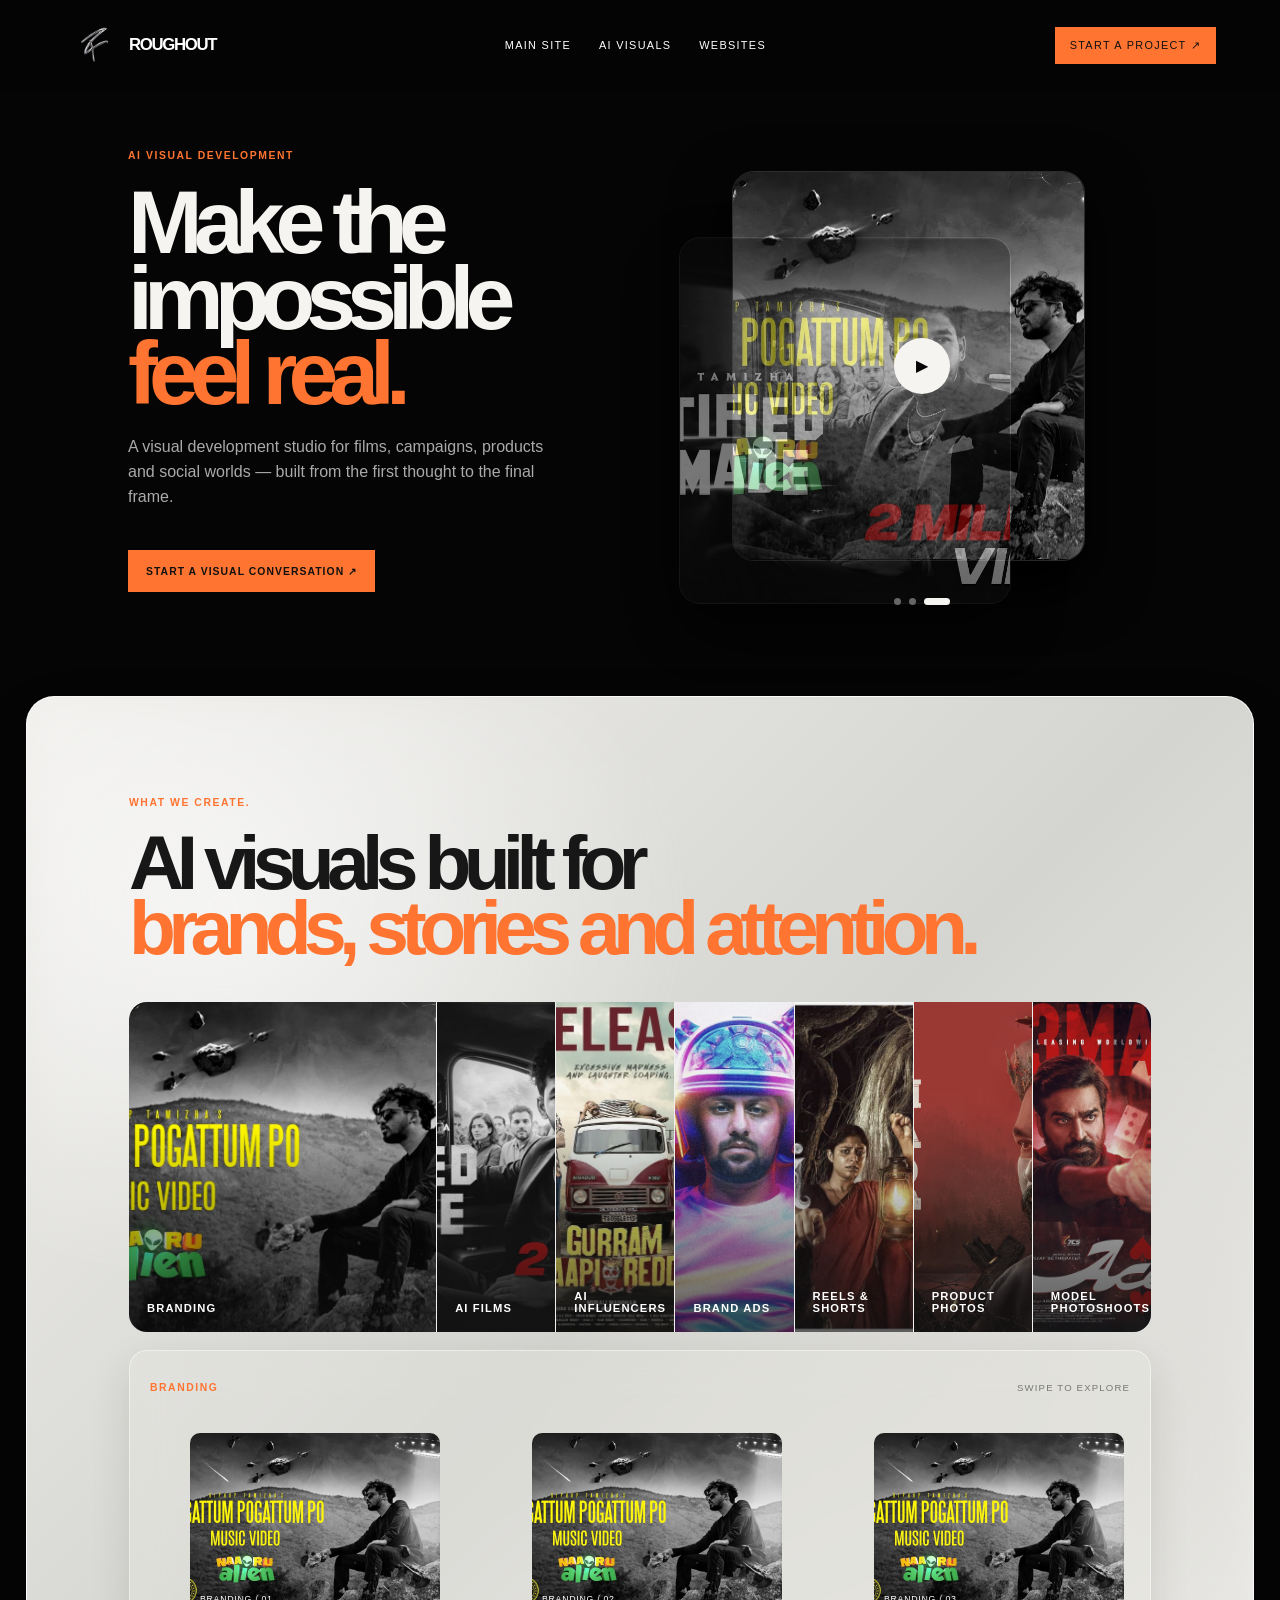
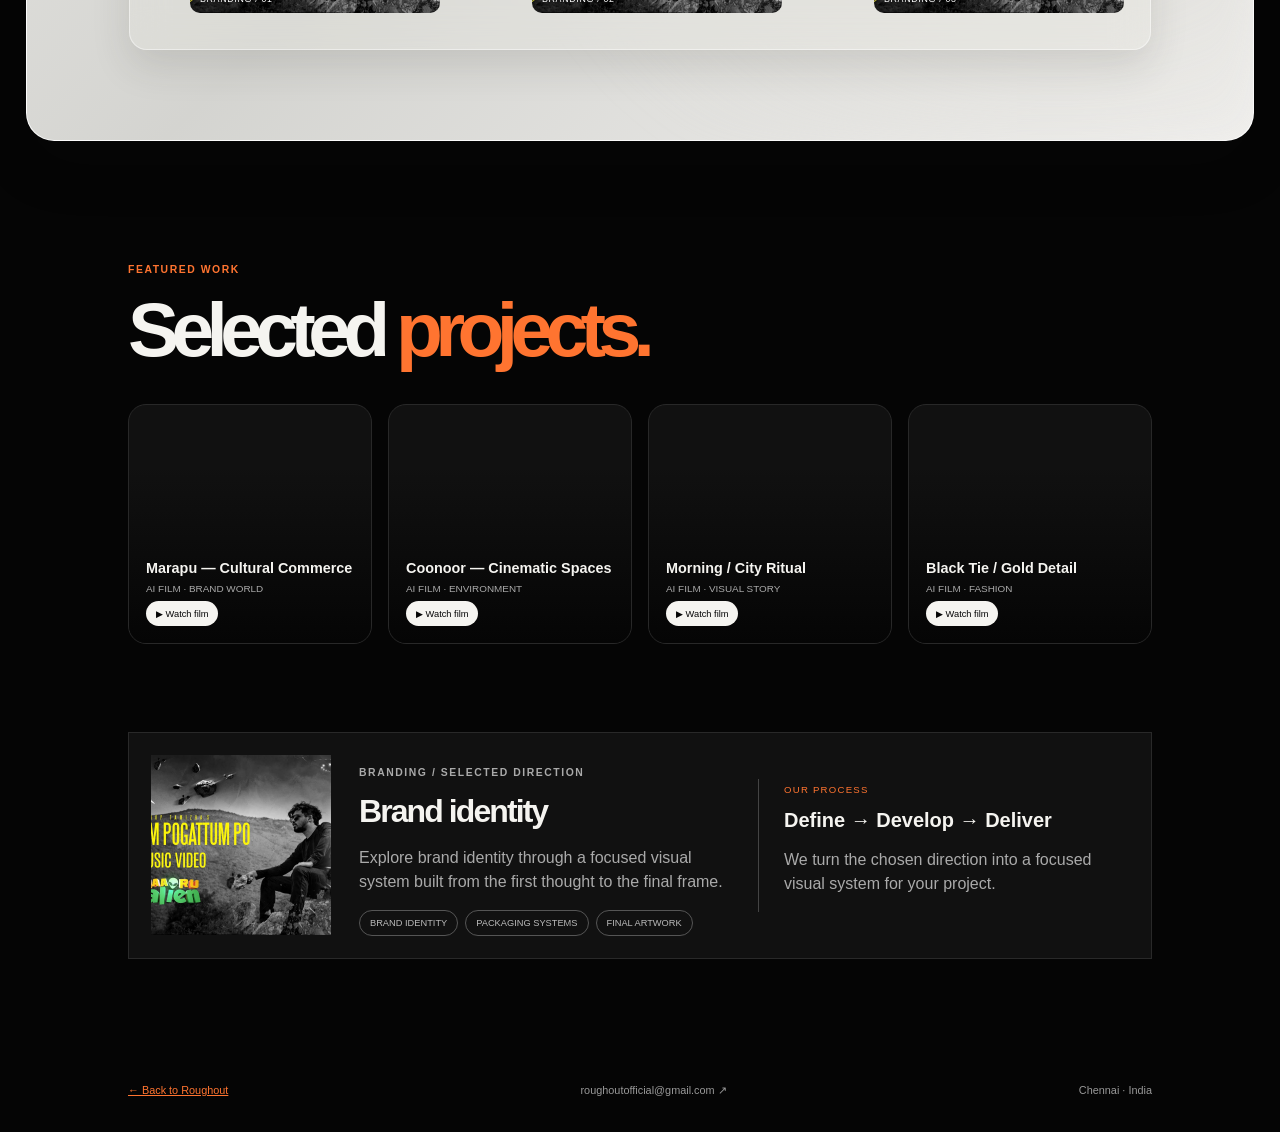
==== commit d0a96249: "Sync public pages with latest app content" ====
--- a/ai.html
+++ b/ai.html
@@ -1 +1 @@
-<!doctype html><html lang="en"><head><meta charset="UTF-8"><meta name="viewport" content="width=device-width,initial-scale=1"><title>AI Visual Development — ROUGHOUT</title><style>:root{--acid:#ff7430;--paper:#f5f4f0;--muted:#aaa}*{box-sizing:border-box}body{margin:0;background:#050505;color:var(--paper);font-family:Arial,Helvetica,sans-serif}.site-header{position:fixed;z-index:10;inset:0 0 auto;display:flex;align-items:center;justify-content:space-between;padding:16px 5vw;background:#050505e8;backdrop-filter:blur(14px)}.brand{display:flex;align-items:center;gap:7px;color:#fff;text-decoration:none}.brand img{width:58px;height:58px;object-fit:contain}.brand strong{font-size:1.05rem;letter-spacing:-.08em}.nav{display:flex;gap:28px}.nav a,.header-cta{color:#fff;text-decoration:none;font-size:.68rem;text-transform:uppercase;letter-spacing:.12em}.header-cta{background:var(--acid);color:#111;padding:12px 15px}.eyebrow{color:var(--acid);font-size:.65rem;font-weight:bold;letter-spacing:.15em;text-transform:uppercase}.button{display:inline-block;margin-top:24px;padding:15px 18px;background:var(--acid);color:#111;text-decoration:none;font-size:.65rem;font-weight:bold;letter-spacing:.1em;text-transform:uppercase}.hero{min-height:620px;padding:140px 10vw 80px;display:grid;grid-template-columns:1fr 1fr;align-items:center;gap:8vw}.hero-copy{max-width:560px}.hero h1{margin:24px 0;font-size:clamp(3.5rem,7vw,7.5rem);line-height:.84;letter-spacing:-.1em}.hero h1 em{color:var(--acid);font-style:normal}.lede{max-width:430px;color:#aaa;line-height:1.55}.hero-stack{position:relative;width:min(430px,38vw);height:390px;margin:auto}.hero-frame{position:absolute;inset:0 12% 0 6%;overflow:hidden;border:1px solid #ffffff28;border-radius:22px;box-shadow:0 24px 60px #000}.hero-frame img{width:100%;height:100%;object-fit:cover;filter:saturate(.8)}.hero-frame.back{transform:translate(-18%,14%) scale(.94);opacity:.48}.hero-play{position:absolute;z-index:2;left:50%;top:50%;display:grid;place-items:center;width:56px;height:56px;border-radius:50%;background:#f5f4f0;color:#050505;transform:translate(-50%,-50%);font-size:.85rem}.hero-dots{position:absolute;bottom:-44px;left:50%;display:flex;gap:8px;transform:translateX(-50%)}.hero-dots i{width:7px;height:7px;border-radius:50%;background:#666}.hero-dots .active{width:26px;border-radius:8px;background:#f5f4f0}.create,.work{padding:96px 10vw;background:#050505}.heading h2{margin:22px 0 42px;font-size:clamp(3rem,6vw,6.5rem);line-height:.85;letter-spacing:-.1em}.heading h2 span{color:var(--acid)}.create-grid{display:grid;grid-template-columns:repeat(2,1fr);gap:22px}.card{position:relative;min-height:210px;overflow:hidden;padding:28px 26px;border:1px solid #272727;border-radius:26px;background:#101010;color:#fff;text-align:left;cursor:pointer;transition:.35s}.card img{position:absolute;inset:0 0 0 40%;width:60%;height:100%;object-fit:cover;opacity:.88;mask-image:linear-gradient(90deg,transparent,#000 38%)}.card:after{content:"";position:absolute;inset:0;background:linear-gradient(90deg,#101010 20%,#101010aa 55%,transparent)}.card>*{position:relative;z-index:1}.card:hover,.card.selected{transform:translateY(-6px);border-color:var(--acid);box-shadow:0 18px 50px #000}.card-number{display:block;color:#aaa;font-size:.7rem}.card-copy{position:absolute;left:26px;bottom:28px;display:flex;flex-direction:column;gap:8px}.card-copy strong{font-size:1.65rem;letter-spacing:-.06em}.card-copy small{color:#aaa;font-size:.7rem}.card-plus{position:absolute;right:20px;top:18px;color:#aaa;font-size:1.35rem}.work{padding-top:34px;border-top:1px solid #151515}.strip{display:grid;grid-template-columns:repeat(4,1fr);gap:16px}.work-card{position:relative;min-height:220px;overflow:hidden;border:1px solid #282828;border-radius:18px;background:#111}.work-card img{width:100%;height:100%;position:absolute;inset:0;object-fit:cover;opacity:.75}.work-card:after{content:"";position:absolute;inset:0;background:linear-gradient(180deg,transparent 25%,#050505 100%)}.work-card div{position:absolute;z-index:1;left:17px;right:17px;bottom:17px;display:flex;flex-direction:column;gap:7px}.work-card strong{font-size:.9rem}.work-card small{color:#aaa;font-size:.62rem;text-transform:uppercase}.work-card span{width:max-content;padding:7px 10px;border-radius:99px;background:#f5f4f0;color:#050505;font-size:.58rem}.focus{display:grid;grid-template-columns:180px 1fr 1fr;gap:28px;align-items:center;margin:0 10vw 90px;padding:22px;background:#111;border:1px solid #292929}.focus img{width:180px;height:180px;object-fit:cover}.focus h3{font-size:2rem;letter-spacing:-.06em;margin:12px 0}.focus p{color:#aaa;line-height:1.5}.tags{display:flex;gap:7px;flex-wrap:wrap}.tags span{border:1px solid #555;border-radius:999px;padding:7px 10px;color:#bbb;font-size:.58rem;text-transform:uppercase}.next{border-left:1px solid #444;padding-left:25px}.next span{color:var(--acid);font-size:.6rem;letter-spacing:.13em;text-transform:uppercase}.next strong{display:block;margin:12px 0;font-size:1.25rem}.footer{display:flex;justify-content:space-between;padding:35px 10vw;color:#999;font-size:.68rem}.footer a{color:var(--acid)}@media(max-width:760px){.nav{display:none}.hero{grid-template-columns:1fr;min-height:720px;padding:120px 22px 80px}.hero-stack{width:min(330px,86vw);height:310px}.create,.work{padding:72px 22px}.create-grid,.strip{grid-template-columns:1fr}.card{min-height:190px}.focus{grid-template-columns:1fr;margin:0 22px 70px}.focus img{width:100%;height:230px}.next{border-left:0;border-top:1px solid #444;padding:20px 0 0}.footer{display:block;padding:28px 22px}.footer>*{margin-bottom:14px}}.workflow{padding:110px 10vw 100px;background:#050505;border-top:1px solid #111}.workflow-heading{text-align:center}.workflow-heading h2{margin:22px 0 16px;font-size:clamp(3rem,6vw,6.2rem);line-height:.85;letter-spacing:-.1em}.workflow-heading h2 em{color:#18d8cb;font-style:normal}.workflow-heading p:last-child{color:#777;font-size:.85rem}.workflow-canvas{position:relative;display:grid;grid-template-columns:1fr 190px 1fr;align-items:center;gap:4vw;min-height:470px;max-width:1120px;margin:54px auto 0;background-image:radial-gradient(#ffffff13 1px,transparent 1px);background-size:18px 18px;border-radius:32px}.workflow-lines{position:absolute;inset:12% 8%;background:linear-gradient(28deg,transparent 49.8%,#ffffff1c 50%,transparent 50.2%),linear-gradient(-28deg,transparent 49.8%,#ffffff1c 50%,transparent 50.2%),linear-gradient(152deg,transparent 49.8%,#ffffff1c 50%,transparent 50.2%),linear-gradient(-152deg,transparent 49.8%,#ffffff1c 50%,transparent 50.2%)}.workflow-side{display:flex;flex-direction:column;gap:110px;position:relative;z-index:1}.workflow-group{display:flex;align-items:center;gap:18px}.workflow-group.reverse{flex-direction:row-reverse}.workflow-group button{display:flex;flex-direction:column;align-items:center;justify-content:center;width:92px;min-height:82px;padding:10px;border:1px solid #242424;border-radius:16px;background:#080808;color:#eee;cursor:pointer}.workflow-group button:hover,.workflow-group button.active{border-color:#18d8cb;box-shadow:0 0 28px #18d8cb38}.workflow-group b{font-size:.54rem;color:#18d8cb}.workflow-group strong{margin:7px 0 4px;font-size:.72rem}.workflow-group small{color:#777;font-size:.55rem;text-align:center}.workflow-items{display:flex;flex-direction:column;gap:16px;flex:1}.workflow-items span{width:max-content;padding:8px 13px;border:1px solid #1c1c1c;border-radius:99px;color:#686868;font-size:.58rem}.workflow-center{position:relative;z-index:2;display:flex;flex-direction:column;align-items:center;text-align:center}.workflow-center span{display:grid;place-items:center;width:68px;height:68px;margin-bottom:18px;border:2px solid #18d8cb;border-radius:50%;color:#18d8cb;font-size:1.5rem;box-shadow:0 0 0 10px #18d8cb08,0 0 35px #18d8cb70}.workflow-center strong{font-size:.9rem}.workflow-center small{margin-top:8px;color:#777;font-size:.66rem}@media(max-width:760px){.workflow{padding:78px 22px}.workflow-canvas{grid-template-columns:1fr;gap:34px;min-height:0;padding:30px 10px}.workflow-lines{inset:10% 30%;background:linear-gradient(90deg,transparent 49.8%,#ffffff1c 50%,transparent 50.2%)}.workflow-center{order:-1}.workflow-side{gap:26px}.workflow-group,.workflow-group.reverse{flex-direction:column;gap:10px}.workflow-items{flex-direction:row;flex-wrap:wrap;justify-content:center}.workflow-group button{width:100px}}</style></head><body><header class="site-header"><a class="brand" href="index.html"><img src="media/logo.png" alt="Rough Out logo"><strong>ROUGHOUT</strong></a><nav class="nav"><a href="ai.html">AI Visuals</a><a href="websites.html">Websites</a><a href="index.html">Main site</a></nav><a class="header-cta" href="mailto:roughoutofficial@gmail.com">Start a project ↗</a></header><main><section class="hero"><div class="hero-copy"><p class="eyebrow">03 — AI visual development</p><h1>Make the impossible<br><em>feel real.</em></h1><p class="lede">A visual development studio for films, campaigns, products and social worlds — built from the first thought to the final frame.</p><a class="button" href="mailto:roughoutofficial@gmail.com">Start a visual conversation ↗</a></div><div class="hero-stack"><div class="hero-frame"><img id="hero-image" src="media/images/wg29P2B11aE-HD.jpg" alt=""></div><div class="hero-frame back"><img src="media/images/uvbQsFbGSS4-HD.jpg" alt=""></div><span class="hero-play">▶</span><div class="hero-dots"><i></i><i></i><i class="active"></i></div></div></section><section class="create"><div class="heading"><p class="eyebrow">What we create.</p><h2>One idea.<br><span>Many worlds.</span></h2></div><div class="create-grid" id="create-grid"></div></section><section class="work"><div class="heading"><p class="eyebrow">Featured work</p><h2>Selected <span>projects.</span></h2></div><div class="strip"><article class="work-card"><img src="media/images/Streaming-date-of-Muthassi-Series-ZEE5.jpg" alt=""><div><strong>Sikaram — Pongal Film</strong><small>Brand film</small><span>▶&nbsp; Watch film</span></div></article><article class="work-card"><img src="media/images/uvbQsFbGSS4-HD.jpg" alt=""><div><strong>Tamil Nadu Govt Ad</strong><small>Public campaign</small><span>▶&nbsp; Watch film</span></div></article><article class="work-card"><img src="media/images/wg29P2B11aE-HD.jpg" alt=""><div><strong>Nagadosam — AI Promo</strong><small>AI film · promo</small><span>▶&nbsp; Watch film</span></div></article><article class="work-card"><img src="media/images/dbowelpu4Ls-HD.jpg" alt=""><div><strong>Barber — AI Promo</strong><small>AI film · promo</small><span>▶&nbsp; Watch film</span></div></article></div></section><div class="focus"><img id="focus-image" src="media/images/wg29P2B11aE-HD.jpg" alt=""><div><p class="eyebrow" id="focus-number">01 — selected direction</p><h3 id="focus-title">AI Films</h3><p id="focus-detail">Build worlds, keyframes, VFX moments and shot ideas for screen-led storytelling — from one strong frame to a complete film direction.</p><div class="tags" id="focus-tags"><span>World building</span><span>Shot design</span><span>VFX direction</span></div></div><div class="next"><span>Our process</span><strong>Define → Develop → Deliver</strong><p>We turn the chosen direction into a focused visual system for your project.</p></div></div></main><footer class="footer"><a href="index.html">← Back to Roughout</a><span>roughoutofficial@gmail.com ↗</span><span>Chennai · India</span></footer><script>const data=[['01','AI Films','Identity & art direction','media/images/wg29P2B11aE-HD.jpg',['World building','Shot design','VFX direction']],['02','Brand Ads','Cinematic commercials','media/images/dbowelpu4Ls-HD.jpg',['Ad concepts','Campaigns','Launch films']],['03','Reels & Shorts','Social content','media/images/Streaming-date-of-Muthassi-Series-ZEE5.jpg',['Reels','Hooks','Content systems']],['04','Product Photos','Still life & product','media/images/38677793db25e396c0c7a3949ba7686d9d81d3fd2b20551b229a2636991c2ce4.jpg',['Product worlds','Still life','Launch']]];const grid=document.querySelector('#create-grid');grid.innerHTML=data.map((d,i)=>`<button class="card ${i===0?'selected':''}" data-i="${i}"><span class="card-number">${d[0]}</span><span class="card-copy"><strong>${d[1]}</strong><small>${d[2]}</small></span><img src="${d[3]}" alt=""><span class="card-plus">＋</span></button>`).join('');document.querySelectorAll('.card').forEach(b=>b.onclick=()=>{const d=data[b.dataset.i];document.querySelectorAll('.card').forEach(x=>x.classList.remove('selected'));b.classList.add('selected');document.querySelector('#focus-image').src=d[3];document.querySelector('#focus-number').textContent=d[0]+' — selected direction';document.querySelector('#focus-title').textContent=d[1];document.querySelector('#focus-detail').textContent='Explore '+d[1].toLowerCase()+' through a focused visual system built from the first thought to the final frame.';document.querySelector('#focus-tags').innerHTML=d[4].map(x=>'<span>'+x+'</span>').join('')})</script></body></html>+<!doctype html><html lang="en"><head><meta charset="UTF-8"><meta name="viewport" content="width=device-width,initial-scale=1"><title>AI Visual Development — ROUGHOUT</title><style>:root{--orange:#ff7430;--ink:#171717;--paper:#f5f4f0}*{box-sizing:border-box}body{margin:0;background:#050505;color:var(--paper);font-family:Arial,Helvetica,sans-serif}.site-header{position:fixed;z-index:10;inset:0 0 auto;display:flex;align-items:center;justify-content:space-between;padding:16px 5vw;background:#050505e8;backdrop-filter:blur(14px)}.brand{display:flex;align-items:center;gap:7px;color:#fff;text-decoration:none}.brand img{width:58px;height:58px;object-fit:contain}.brand strong{font-size:1.05rem;letter-spacing:-.08em}.nav{display:flex;gap:28px}.nav a,.header-cta{color:#fff;text-decoration:none;font-size:.68rem;text-transform:uppercase;letter-spacing:.12em}.header-cta{background:var(--orange);color:#111;padding:12px 15px}.button{display:inline-block;margin-top:24px;padding:15px 18px;background:var(--orange);color:#111;text-decoration:none;font-size:.65rem;font-weight:bold;letter-spacing:.1em;text-transform:uppercase}.eyebrow{color:var(--orange);font-size:.65rem;font-weight:bold;letter-spacing:.15em;text-transform:uppercase}.hero{min-height:620px;padding:140px 10vw 80px;display:grid;grid-template-columns:1fr 1fr;align-items:center;gap:8vw}.hero-copy{max-width:560px}.hero h1{margin:24px 0;font-size:clamp(3.5rem,7vw,7.5rem);line-height:.84;letter-spacing:-.1em}.hero h1 em{color:var(--orange);font-style:normal}.lede{max-width:430px;color:#aaa;line-height:1.55}.hero-stack{position:relative;width:min(430px,38vw);height:390px;margin:auto}.hero-frame{position:absolute;inset:0 12% 0 6%;overflow:hidden;border:1px solid #ffffff28;border-radius:22px;box-shadow:0 24px 60px #000}.hero-frame img{width:100%;height:100%;object-fit:cover;filter:saturate(.8)}.hero-frame.back{transform:translate(-18%,14%) scale(.94);opacity:.48}.hero-play{position:absolute;z-index:2;left:50%;top:50%;display:grid;place-items:center;width:56px;height:56px;border-radius:50%;background:#f5f4f0;color:#050505;transform:translate(-50%,-50%)}.hero-dots{position:absolute;bottom:-44px;left:50%;display:flex;gap:8px;transform:translateX(-50%)}.hero-dots i{width:7px;height:7px;border-radius:50%;background:#666}.hero-dots .active{width:26px;border-radius:8px;background:#f5f4f0}.create{position:relative;margin:24px 2vw;padding:90px 8vw;background:linear-gradient(135deg,#faf9f6f5,#e9e9e5e8 52%,#fbfaf8f5);color:var(--ink);border:1px solid #ffffffd9;border-radius:28px;box-shadow:0 24px 60px #16130f1c;overflow:hidden}.create:before{content:"";position:absolute;inset:0;background:radial-gradient(ellipse at 16% 20%,#fff 0,transparent 32%),radial-gradient(ellipse at 84% 72%,#d9d8d2 0,transparent 38%);filter:blur(18px);opacity:.6}.create>*{position:relative}.heading h2{margin:22px 0 42px;font-size:clamp(3rem,6vw,6.5rem);line-height:.85;letter-spacing:-.1em}.heading h2 span{color:var(--orange)}.strip-gallery{display:flex;gap:0;width:100%;height:330px;overflow:hidden;border-radius:18px}.visual-strip{position:relative;min-width:0;flex:1;padding:0;border:0;border-right:1px solid #fff8;background:#ffffff2b;overflow:hidden;cursor:pointer;transition:flex .45s ease,filter .35s}.visual-strip:last-child{border:0}.visual-strip.active{flex:2.6;filter:saturate(1.15)}.visual-strip img{width:100%;height:100%;object-fit:cover;filter:saturate(.68) contrast(.95);transition:filter .35s,transform .45s}.visual-strip.active img,.visual-strip:hover img{filter:saturate(1) contrast(1.04);transform:scale(1.04)}.visual-strip:after{content:"";position:absolute;inset:0;background:linear-gradient(180deg,transparent 35%,#111a 100%)}.visual-strip strong{position:absolute;z-index:1;left:18px;bottom:18px;color:#fff;font-size:.7rem;letter-spacing:.1em;text-align:left}.expanded{margin-top:18px;padding:20px;border:1px solid #ffffff72;border-radius:18px;background:#eeede73d;box-shadow:0 16px 38px #37332d22;backdrop-filter:blur(18px)}.expanded-head{display:flex;justify-content:space-between;align-items:center}.expanded-head span{font-size:.6rem;text-transform:uppercase;letter-spacing:.12em;color:#777}.reel{display:flex;gap:12px;overflow:auto;padding-top:14px;scrollbar-color:var(--orange) transparent}.frame{position:relative;flex:0 0 250px;height:180px;overflow:hidden;border-radius:10px;background:#222}.frame img,.frame video{width:100%;height:100%;object-fit:cover}.frame figcaption{position:absolute;left:10px;bottom:9px;color:#fff;font-size:.55rem;letter-spacing:.08em;text-transform:uppercase;text-shadow:0 1px 5px #000}.work{padding:88px 10vw;background:#050505}.work h2{font-size:clamp(3rem,6vw,6.5rem);line-height:.85;letter-spacing:-.1em}.work h2 span{color:var(--orange)}.work-strip{display:grid;grid-template-columns:repeat(4,1fr);gap:16px}.work-card{position:relative;min-height:240px;overflow:hidden;border:1px solid #282828;border-radius:18px;background:#111}.work-card img,.work-card video{width:100%;height:100%;position:absolute;inset:0;object-fit:cover;opacity:.75}.work-card:after{content:"";position:absolute;inset:0;background:linear-gradient(180deg,transparent 25%,#050505 100%)}.work-card div{position:absolute;z-index:1;left:17px;right:17px;bottom:17px;display:flex;flex-direction:column;gap:7px}.work-card strong{font-size:.9rem}.work-card small{color:#aaa;font-size:.62rem;text-transform:uppercase}.work-card span{width:max-content;padding:7px 10px;border-radius:99px;background:#f5f4f0;color:#050505;font-size:.58rem}.focus{display:grid;grid-template-columns:180px 1fr 1fr;gap:28px;align-items:center;margin:0 10vw 90px;padding:22px;background:#111;border:1px solid #292929}.focus img{width:180px;height:180px;object-fit:cover}.focus h3{font-size:2rem;letter-spacing:-.06em;margin:12px 0}.focus p{color:#aaa;line-height:1.5}.tags{display:flex;gap:7px;flex-wrap:wrap}.tags span{border:1px solid #555;border-radius:999px;padding:7px 10px;color:#bbb;font-size:.58rem;text-transform:uppercase}.next{border-left:1px solid #444;padding-left:25px}.next span{color:var(--orange);font-size:.6rem;letter-spacing:.13em;text-transform:uppercase}.next strong{display:block;margin:12px 0;font-size:1.25rem}.footer{display:flex;justify-content:space-between;padding:35px 10vw;color:#999;font-size:.68rem}.footer a{color:var(--orange)}@media(max-width:760px){.nav{display:none}.hero{grid-template-columns:1fr;min-height:720px;padding:120px 22px 80px}.hero-stack{width:min(330px,86vw);height:310px}.create,.work{padding:72px 22px;margin:14px 0;border-radius:20px}.strip-gallery{height:250px;overflow-x:auto}.visual-strip{flex:0 0 74px}.visual-strip.active{flex-basis:210px}.work-strip{grid-template-columns:1fr 1fr}.focus{grid-template-columns:1fr;margin:0 22px 70px}.focus img{width:100%;height:230px}.next{border-left:0;border-top:1px solid #444;padding:20px 0 0}.footer{display:block;padding:28px 22px}.footer>*{margin-bottom:14px}}@media(prefers-reduced-motion:reduce){*{scroll-behavior:auto!important;transition:none!important;animation:none!important}}</style></head><body><header class="site-header"><a class="brand" href="index.html"><img src="media/logo.png" alt="Rough Out logo"><strong>ROUGHOUT</strong></a><nav class="nav"><a href="index.html">Main site</a><a href="ai.html">AI Visuals</a><a href="websites.html">Websites</a></nav><a class="header-cta" href="mailto:roughoutofficial@gmail.com">Start a project ↗</a></header><main><section class="hero"><div class="hero-copy"><p class="eyebrow">AI visual development</p><h1>Make the impossible<br><em>feel real.</em></h1><p class="lede">A visual development studio for films, campaigns, products and social worlds — built from the first thought to the final frame.</p><a class="button" href="mailto:roughoutofficial@gmail.com">Start a visual conversation ↗</a></div><div class="hero-stack"><div class="hero-frame"><img id="hero-image" src="media/images/wg29P2B11aE-HD.jpg" alt=""></div><div class="hero-frame back"><img src="media/images/uvbQsFbGSS4-HD.jpg" alt=""></div><span class="hero-play">▶</span><div class="hero-dots"><i></i><i></i><i class="active"></i></div></div></section><section class="create"><div class="heading"><p class="eyebrow">WHAT WE CREATE.</p><h2>AI visuals built for<br><span>brands, stories and attention.</span></h2></div><div class="strip-gallery" id="strip-gallery"></div><div class="expanded"><div class="expanded-head"><p class="eyebrow" id="expanded-title">BRANDING</p><span>Swipe to explore</span></div><div class="reel" id="reel"></div></div></section><section class="work"><div class="heading"><p class="eyebrow">Featured work</p><h2>Selected <span>projects.</span></h2></div><div class="work-strip"><article class="work-card"><video autoplay muted loop playsinline src="media/videos/poi-clip-1.mp4"></video><div><strong>Marapu — Cultural Commerce</strong><small>AI film · brand world</small><span>▶ Watch film</span></div></article><article class="work-card"><video autoplay muted loop playsinline src="media/videos/poi-clip-2.mp4"></video><div><strong>Coonoor — Cinematic Spaces</strong><small>AI film · environment</small><span>▶ Watch film</span></div></article><article class="work-card"><video autoplay muted loop playsinline src="media/videos/poi-clip-3.mp4"></video><div><strong>Morning / City Ritual</strong><small>AI film · visual story</small><span>▶ Watch film</span></div></article><article class="work-card"><video autoplay muted loop playsinline src="media/videos/poi-clip-4.mp4"></video><div><strong>Black Tie / Gold Detail</strong><small>AI film · fashion</small><span>▶ Watch film</span></div></article></div></section><div class="focus"><img id="focus-image" src="media/images/wg29P2B11aE-HD.jpg" alt=""><div><p class="eyebrow" id="focus-number">BRANDING / selected direction</p><h3 id="focus-title">Branding</h3><p id="focus-detail">Build a complete visual identity from the first signal through final brand files.</p><div class="tags" id="focus-tags"><span>Brand identity</span><span>Packaging systems</span><span>Final artwork</span></div></div><div class="next"><span>Our process</span><strong>Define → Develop → Deliver</strong><p>We turn the chosen direction into a focused visual system for your project.</p></div></div></main><footer class="footer"><a href="index.html">← Back to Roughout</a><span>roughoutofficial@gmail.com ↗</span><span>Chennai · India</span></footer><script>const data=[['BRANDING','Brand identity','media/images/wg29P2B11aE-HD.jpg',['Brand identity','Packaging systems','Final artwork']],['AI FILMS','Cinematic worlds','media/images/uvbQsFbGSS4-HD.jpg',['World building','Shot design','VFX direction']],['AI INFLUENCERS','Digital personalities','media/images/IMG_4012.JPG',['Character systems','Portraits','Campaign presence']],['BRAND ADS','Campaign visuals','media/images/dbowelpu4Ls-HD.jpg',['Ad concepts','Campaigns','Launch films']],['REELS & SHORTS','Social-first stories','media/images/Streaming-date-of-Muthassi-Series-ZEE5.jpg',['Reels','Hooks','Content systems']],['PRODUCT PHOTOS','Product worlds','media/images/38677793db25e396c0c7a3949ba7686d9d81d3fd2b20551b229a2636991c2ce4.jpg',['Product worlds','Still life','Launch']],['MODEL PHOTOSHOOTS','Fashion imagery','media/images/MV5BNjNjZTg4MDItNWZlZS00NDc3LTkzZTktODVhOWFkYzA4OTAxXkEyXkFqcGc@._V1_FMjpg_UX1000_.jpg',['Editorial','Lookbooks','Campaigns']]];const gallery=document.querySelector('#strip-gallery'),reel=document.querySelector('#reel');function select(i){const d=data[i];document.querySelectorAll('.visual-strip').forEach((x,n)=>x.classList.toggle('active',n===i));document.querySelector('#expanded-title').textContent=d[0];reel.innerHTML=[d[2],d[2],d[2]].map((src,n)=>`<figure class="frame"><img src="${src}" alt="${d[0]} visual ${n+1}"><figcaption>${d[0]} / ${String(n+1).padStart(2,'0')}</figcaption></figure>`).join('');document.querySelector('#focus-image').src=d[2];document.querySelector('#focus-number').textContent=d[0]+' / selected direction';document.querySelector('#focus-title').textContent=d[1];document.querySelector('#focus-detail').textContent='Explore '+d[1].toLowerCase()+' through a focused visual system built from the first thought to the final frame.';document.querySelector('#focus-tags').innerHTML=d[3].map(x=>'<span>'+x+'</span>').join('')}gallery.innerHTML=data.map((d,i)=>`<button class="visual-strip ${i===0?'active':''}" aria-label="Explore ${d[0]}" aria-pressed="${i===0}"><img src="${d[2]}" alt=""><strong>${d[0]}</strong></button>`).join('');document.querySelectorAll('.visual-strip').forEach((b,i)=>{b.onclick=()=>select(i);b.onmouseenter=()=>select(i);b.onfocus=()=>select(i)});select(0);</script></body></html>
